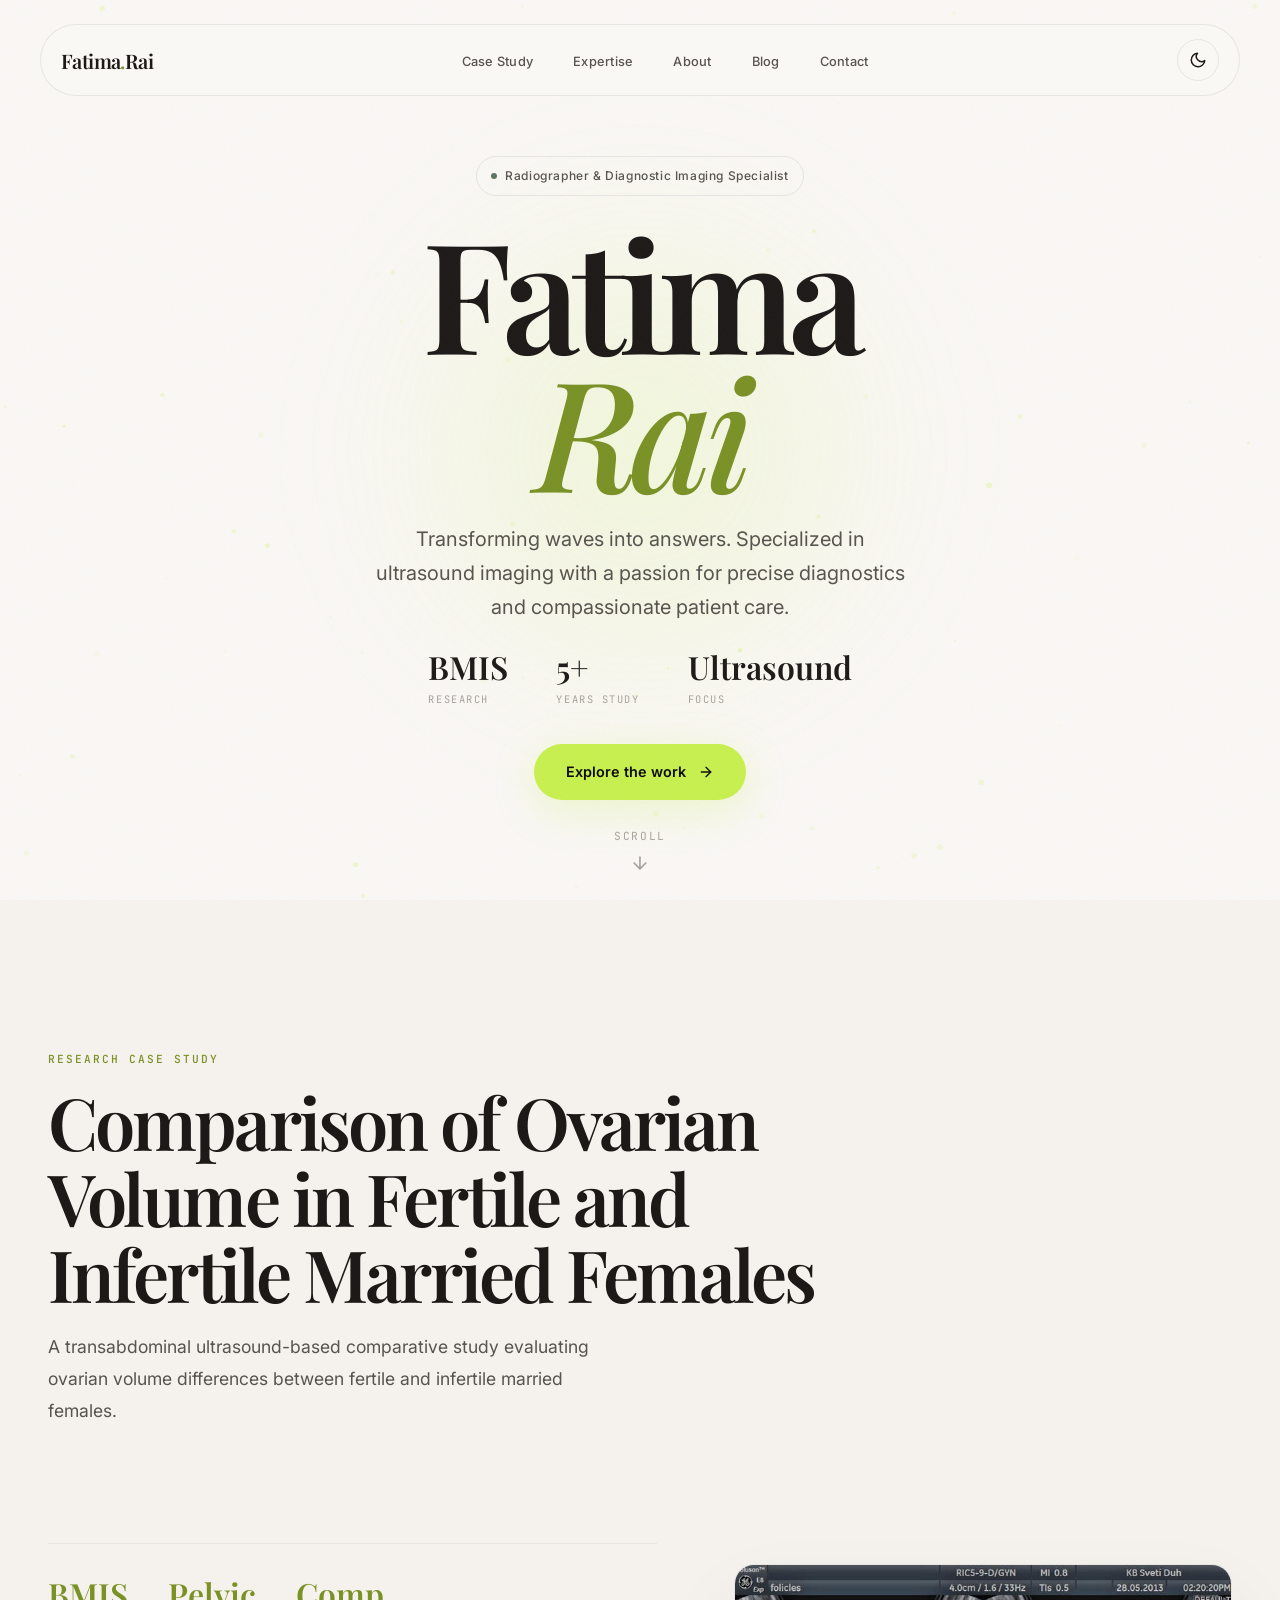
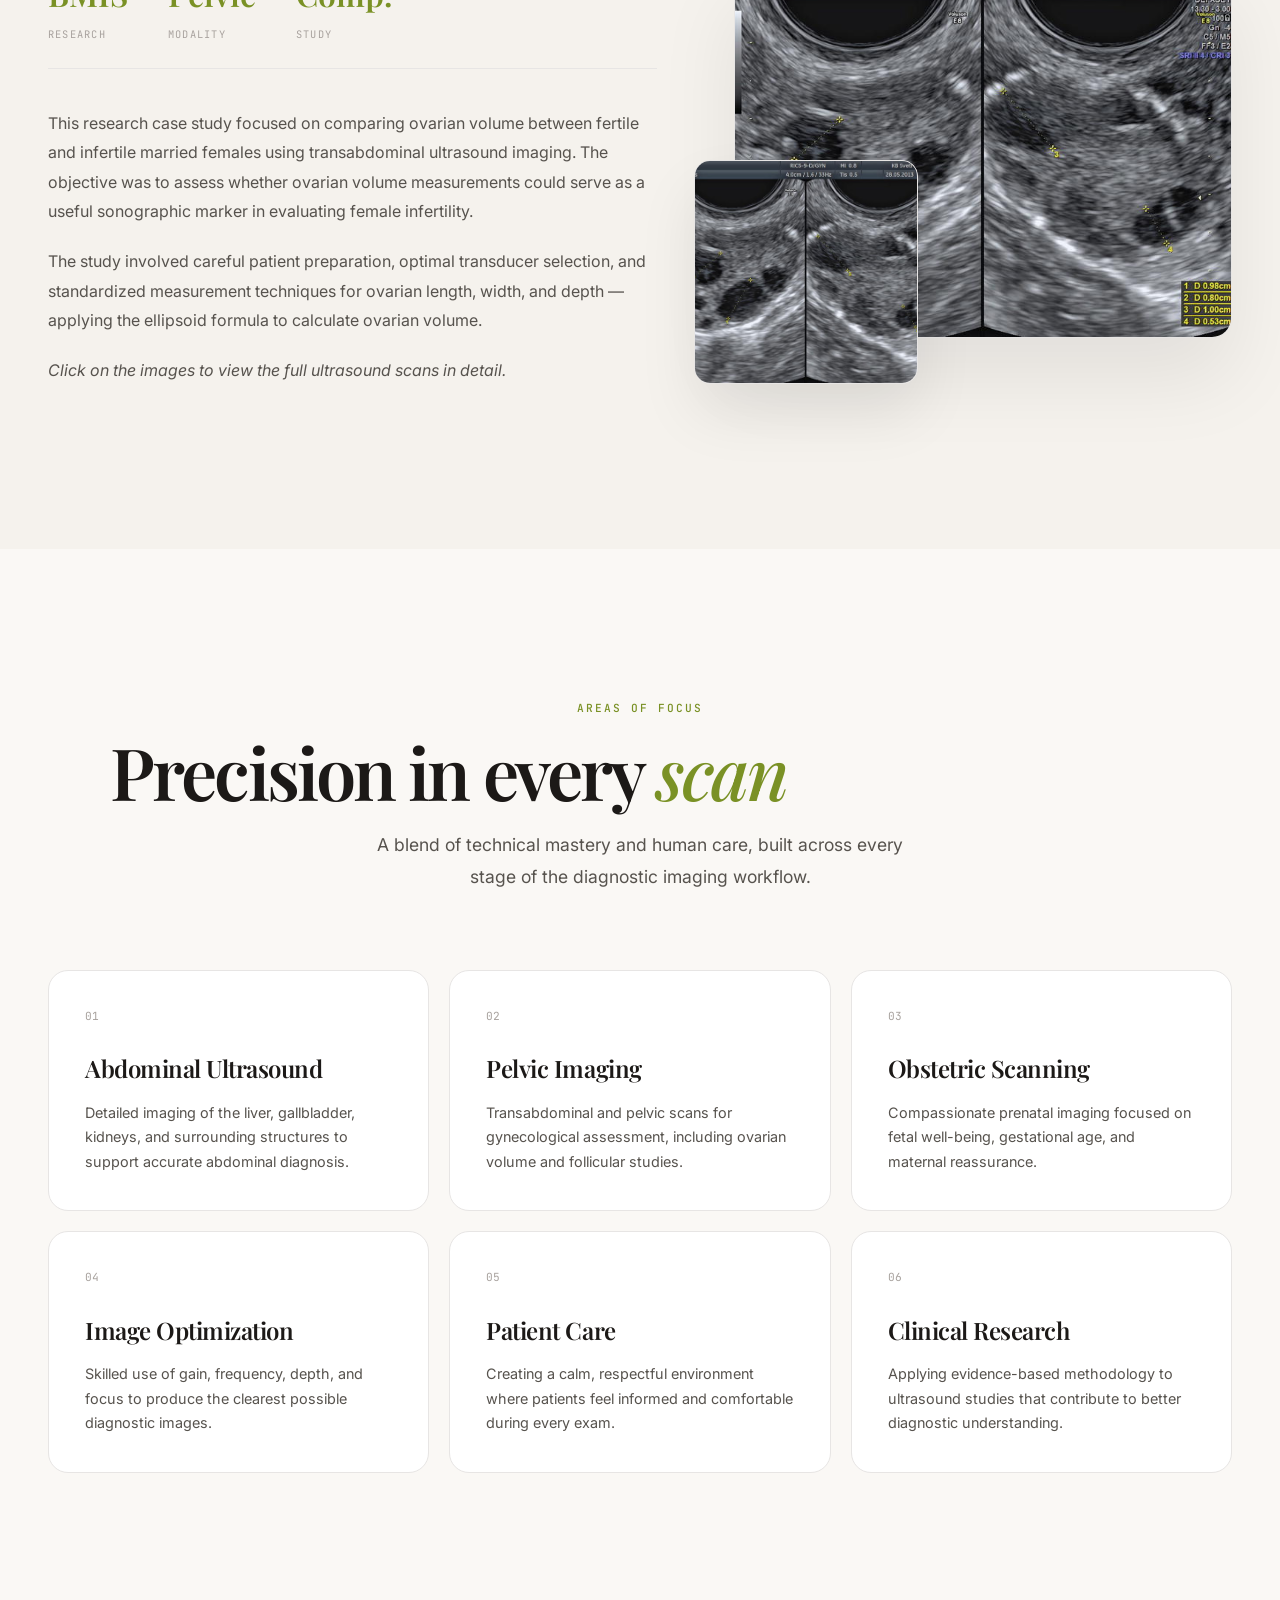
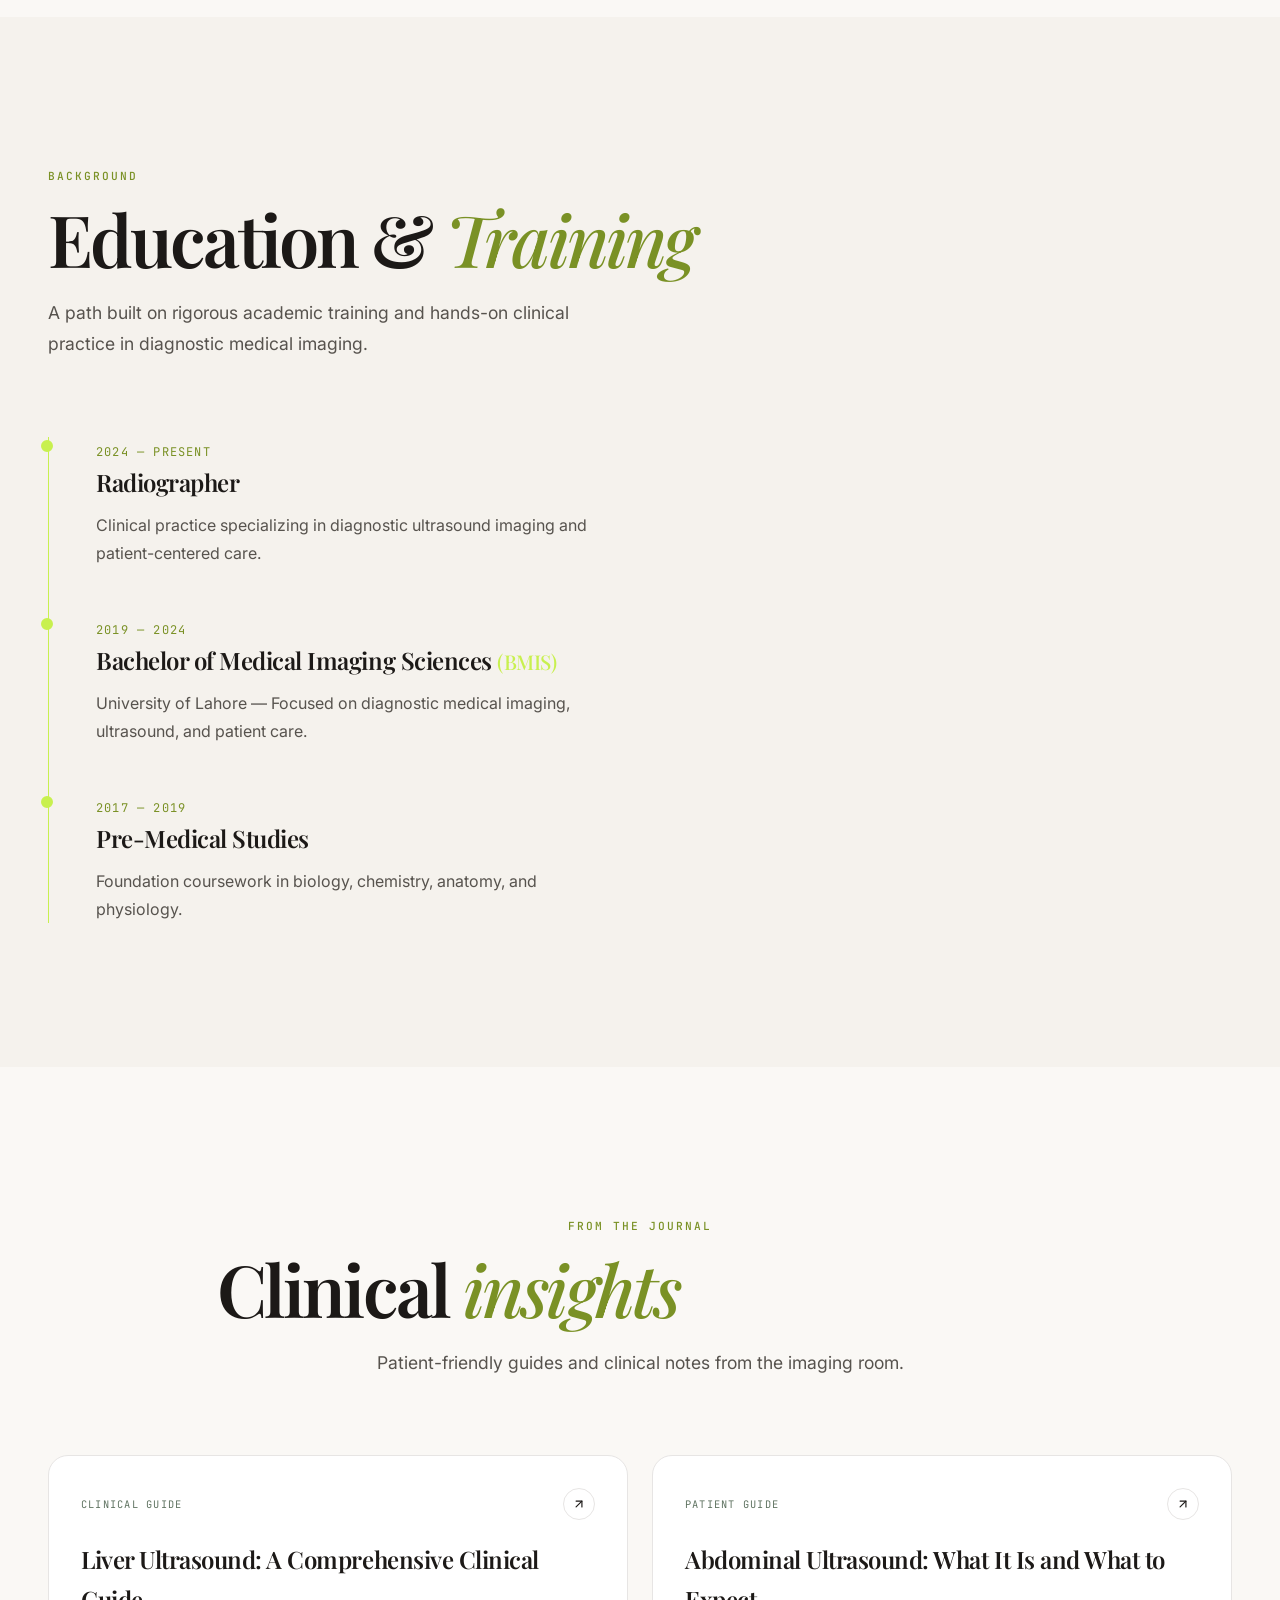
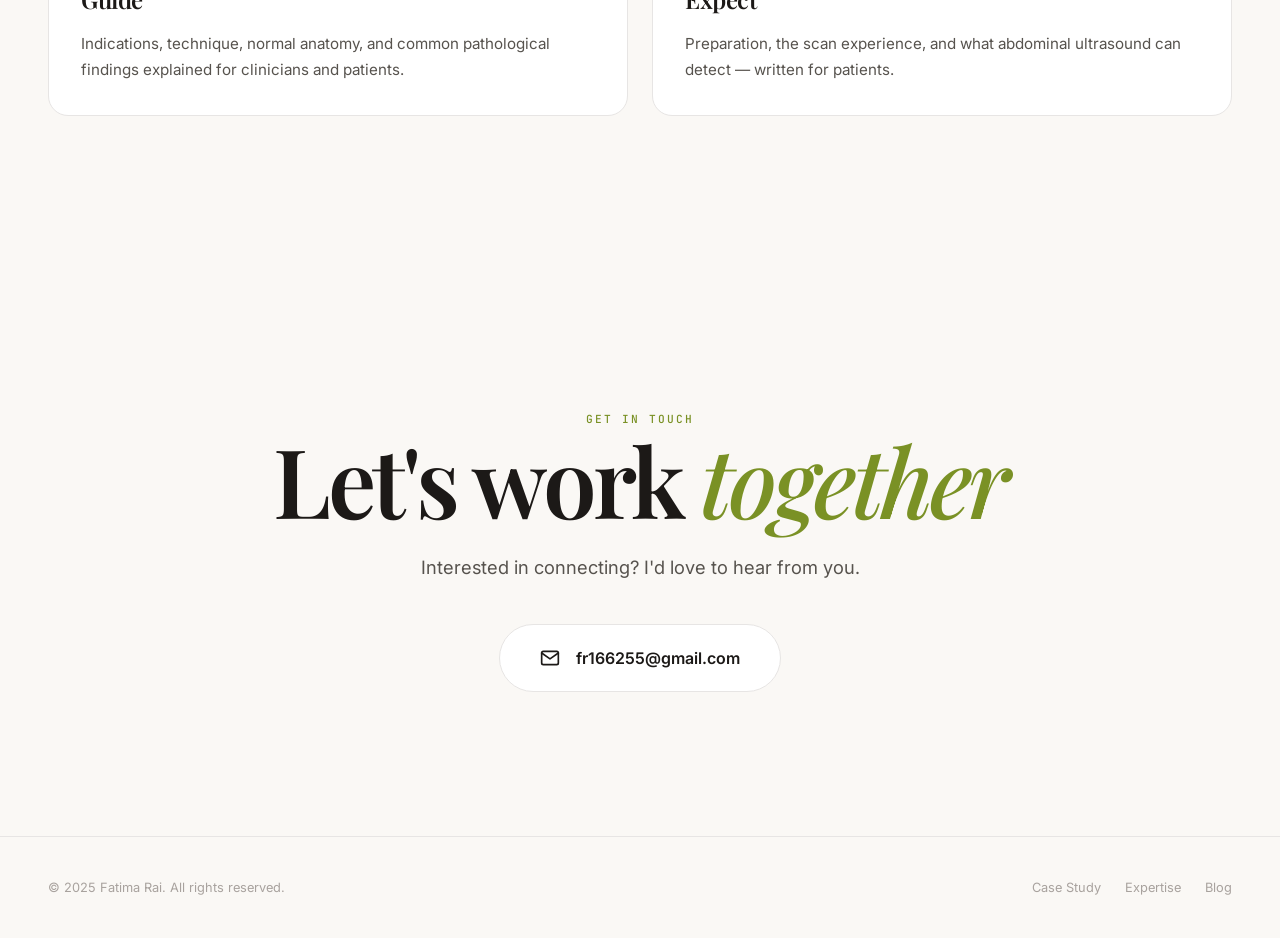
==== index.html @ 0e2acac9 "Apply lime accent color #c8f04f across theme, buttons, glows, and favicon" ====
<!DOCTYPE html>
<html lang="en">
<head>
    <meta charset="UTF-8">
    <meta name="viewport" content="width=device-width, initial-scale=1.0">
    <meta name="description" content="Fatima Rai — Radiographer. Diagnostic imaging specialist transforming ultrasound waves into precise, compassionate answers.">
    <meta name="theme-color" content="#0c0a09">
    <script>
        (function() {
            const saved = localStorage.getItem('theme');
            const theme = saved || (window.matchMedia('(prefers-color-scheme: light)').matches ? 'light' : 'dark');
            if (theme === 'light') document.documentElement.setAttribute('data-theme', 'light');
        })();
    </script>
    <title>Fatima Rai — Radiographer</title>
    <link rel="canonical" href="https://fatimarai.com/">
    <link rel="icon" href="data:image/svg+xml,%3Csvg xmlns='http://www.w3.org/2000/svg' viewBox='0 0 100 100'%3E%3Ccircle cx='50' cy='50' r='50' fill='%23c8f04f'/%3E%3Ctext x='50' y='68' font-family='serif' font-size='55' fill='%230c0a09' text-anchor='middle' font-weight='600'%3EF%3C/text%3E%3C/svg%3E">
    <link rel="preconnect" href="https://fonts.googleapis.com">
    <link rel="preconnect" href="https://fonts.gstatic.com" crossorigin>
    <link href="https://fonts.googleapis.com/css2?family=Inter:wght@400;500;600;700&family=JetBrains+Mono:wght@400;500&family=Playfair+Display:ital,wght@0,500;0,600;0,700;1,500;1,600&display=swap" rel="stylesheet">
    <link rel="stylesheet" href="assets/styles.css">
</head>
<body>
    <a href="#main-content" class="skip-link">Skip to main content</a>

    <!-- Preloader -->
    <div class="preloader" id="preloader" aria-hidden="true">
        <div class="preloader-text">
            <span>Fatima</span><span>Rai</span>
        </div>
    </div>

    <!-- Grain overlay -->
    <div class="grain" aria-hidden="true"></div>

    <!-- Custom cursor -->
    <div class="cursor-ring" id="cursor-ring" aria-hidden="true"></div>

    <!-- Navigation -->
    <header class="navbar" role="banner">
        <div class="navbar-inner">
            <a href="#" class="logo" aria-label="Fatima Rai">Fatima<span aria-hidden="true">.</span>Rai</a>
            <nav aria-label="Primary navigation">
                <ul class="nav-links">
                    <li><a href="#case-study">Case Study</a></li>
                    <li><a href="#expertise">Expertise</a></li>
                    <li><a href="#about">About</a></li>
                    <li><a href="blog/liver-ultrasound.html">Blog</a></li>
                    <li><a href="#contact">Contact</a></li>
                </ul>
            </nav>
            <div style="display: flex; align-items: center; gap: 0.75rem;">
                <button
                    type="button"
                    class="theme-toggle"
                    id="theme-toggle"
                    aria-label="Switch to light theme"
                    title="Switch theme">
                    <svg viewBox="0 0 24 24" fill="none" stroke="currentColor" stroke-width="2" stroke-linecap="round" stroke-linejoin="round" aria-hidden="true">
                        <circle class="sun-rays" cx="12" cy="12" r="5"></circle>
                        <g class="sun-rays">
                            <line x1="12" y1="1" x2="12" y2="3"></line>
                            <line x1="12" y1="21" x2="12" y2="23"></line>
                            <line x1="4.22" y1="4.22" x2="5.64" y2="5.64"></line>
                            <line x1="18.36" y1="18.36" x2="19.78" y2="19.78"></line>
                            <line x1="1" y1="12" x2="3" y2="12"></line>
                            <line x1="21" y1="12" x2="23" y2="12"></line>
                            <line x1="4.22" y1="19.78" x2="5.64" y2="18.36"></line>
                            <line x1="18.36" y1="5.64" x2="19.78" y2="4.22"></line>
                        </g>
                        <path class="moon" d="M21 12.79A9 9 0 1 1 11.21 3 7 7 0 0 0 21 12.79z"></path>
                    </svg>
                </button>
                <button type="button" class="mobile-menu-btn" aria-label="Open menu" aria-expanded="false">
                    <svg width="18" height="18" viewBox="0 0 24 24" fill="none" stroke="currentColor" stroke-width="2" stroke-linecap="round" stroke-linejoin="round" aria-hidden="true">
                        <line x1="3" y1="12" x2="21" y2="12"></line>
                        <line x1="3" y1="6" x2="21" y2="6"></line>
                        <line x1="3" y1="18" x2="21" y2="18"></line>
                    </svg>
                </button>
            </div>
        </div>
    </header>

    <main id="main-content">
        <!-- Hero -->
        <section class="hero" aria-labelledby="hero-heading">
            <canvas class="hero-canvas" id="hero-canvas" aria-hidden="true"></canvas>
            <div class="hero-glow" aria-hidden="true"></div>
            <div class="hero-content">
                <div class="hero-badge">Radiographer & Diagnostic Imaging Specialist</div>
                <h1 id="hero-heading">
                    <span class="line"><span>Fatima</span></span>
                    <span class="line"><span class="italic">Rai</span></span>
                </h1>
                <p class="hero-subtitle">Transforming waves into answers. Specialized in ultrasound imaging with a passion for precise diagnostics and compassionate patient care.</p>
                <div class="hero-meta">
                    <div class="hero-meta-item">
                        <div class="hero-meta-value">BMIS</div>
                        <div class="hero-meta-label">Research</div>
                    </div>
                    <div class="hero-meta-item">
                        <div class="hero-meta-value">5+</div>
                        <div class="hero-meta-label">Years Study</div>
                    </div>
                    <div class="hero-meta-item">
                        <div class="hero-meta-value">Ultrasound</div>
                        <div class="hero-meta-label">Focus</div>
                    </div>
                </div>
                <a href="#case-study" class="hero-cta">
                    Explore the work
                    <svg viewBox="0 0 24 24" fill="none" stroke="currentColor" stroke-width="2" stroke-linecap="round" stroke-linejoin="round" aria-hidden="true">
                        <line x1="5" y1="12" x2="19" y2="12"></line>
                        <polyline points="12 5 19 12 12 19"></polyline>
                    </svg>
                </a>
            </div>
            <div class="scroll-hint" aria-hidden="true">
                <span>Scroll</span>
                <svg viewBox="0 0 24 24" fill="none" stroke="currentColor" stroke-width="2" stroke-linecap="round" stroke-linejoin="round">
                    <path d="M12 5v14M5 12l7 7 7-7"/>
                </svg>
            </div>
        </section>

        <!-- Case Study -->
        <section class="section case-study" id="case-study" aria-labelledby="case-study-heading">
            <div class="container">
                <div class="section-header reveal">
                    <span class="label-mono">Research Case Study</span>
                    <h2 class="section-title" id="case-study-heading">Comparison of Ovarian Volume in Fertile and Infertile Married Females</h2>
                    <p class="section-intro">A transabdominal ultrasound-based comparative study evaluating ovarian volume differences between fertile and infertile married females.</p>
                </div>

                <div class="case-grid">
                    <div class="case-description reveal reveal-delay-1">
                        <div class="case-stats" role="group" aria-label="Case study statistics">
                            <div class="case-stat">
                                <span class="case-stat-value">BMIS</span>
                                <span class="case-stat-label">Research</span>
                            </div>
                            <div class="case-stat">
                                <span class="case-stat-value">Pelvic</span>
                                <span class="case-stat-label">Modality</span>
                            </div>
                            <div class="case-stat">
                                <span class="case-stat-value">Comp.</span>
                                <span class="case-stat-label">Study</span>
                            </div>
                        </div>
                        <p>This research case study focused on comparing ovarian volume between fertile and infertile married females using transabdominal ultrasound imaging. The objective was to assess whether ovarian volume measurements could serve as a useful sonographic marker in evaluating female infertility.</p>
                        <p>The study involved careful patient preparation, optimal transducer selection, and standardized measurement techniques for ovarian length, width, and depth — applying the ellipsoid formula to calculate ovarian volume.</p>
                        <p><em>Click on the images to view the full ultrasound scans in detail.</em></p>
                    </div>
                    <div class="case-images reveal reveal-delay-2">
                        <button
                            type="button"
                            class="case-image-frame main"
                            onclick="openLightbox(this)"
                            aria-label="View full transvaginal ultrasound of ovarian follicles">
                            <img src="images/ovary-follicles.jpeg" alt="Transvaginal ultrasound showing ovarian follicles with diameter measurements (0.98cm, 0.80cm, 1.00cm, 0.53cm)">
                            <span class="case-image-caption">Ovarian follicle measurement view</span>
                        </button>
                        <button
                            type="button"
                            class="case-image-frame secondary"
                            onclick="openLightbox(this)"
                            aria-label="View detail measurement view of ovarian follicles">
                            <img src="images/ovary-follicles.jpeg" alt="Detail view of ovarian follicle measurement on transvaginal ultrasound">
                            <span class="case-image-caption">Detail view</span>
                        </button>
                    </div>
                </div>
            </div>
        </section>

        <!-- Expertise -->
        <section class="section" id="expertise" aria-labelledby="expertise-heading">
            <div class="container">
                <div class="section-header center reveal">
                    <span class="label-mono">Areas of Focus</span>
                    <h2 class="section-title" id="expertise-heading">Precision in every <span class="italic">scan</span></h2>
                    <p class="section-intro">A blend of technical mastery and human care, built across every stage of the diagnostic imaging workflow.</p>
                </div>

                <div class="expertise-grid">
                    <article class="expertise-card reveal reveal-delay-1">
                        <span class="expertise-number">01</span>
                        <h3>Abdominal Ultrasound</h3>
                        <p>Detailed imaging of the liver, gallbladder, kidneys, and surrounding structures to support accurate abdominal diagnosis.</p>
                    </article>
                    <article class="expertise-card reveal reveal-delay-2">
                        <span class="expertise-number">02</span>
                        <h3>Pelvic Imaging</h3>
                        <p>Transabdominal and pelvic scans for gynecological assessment, including ovarian volume and follicular studies.</p>
                    </article>
                    <article class="expertise-card reveal reveal-delay-3">
                        <span class="expertise-number">03</span>
                        <h3>Obstetric Scanning</h3>
                        <p>Compassionate prenatal imaging focused on fetal well-being, gestational age, and maternal reassurance.</p>
                    </article>
                    <article class="expertise-card reveal reveal-delay-1">
                        <span class="expertise-number">04</span>
                        <h3>Image Optimization</h3>
                        <p>Skilled use of gain, frequency, depth, and focus to produce the clearest possible diagnostic images.</p>
                    </article>
                    <article class="expertise-card reveal reveal-delay-2">
                        <span class="expertise-number">05</span>
                        <h3>Patient Care</h3>
                        <p>Creating a calm, respectful environment where patients feel informed and comfortable during every exam.</p>
                    </article>
                    <article class="expertise-card reveal reveal-delay-3">
                        <span class="expertise-number">06</span>
                        <h3>Clinical Research</h3>
                        <p>Applying evidence-based methodology to ultrasound studies that contribute to better diagnostic understanding.</p>
                    </article>
                </div>
            </div>
        </section>

        <!-- Education / About -->
        <section class="section education" id="about" aria-labelledby="about-heading">
            <div class="container">
                <div class="section-header reveal">
                    <span class="label-mono">Background</span>
                    <h2 class="section-title" id="about-heading">Education & <span class="italic">Training</span></h2>
                    <p class="section-intro">A path built on rigorous academic training and hands-on clinical practice in diagnostic medical imaging.</p>
                </div>

                <div class="timeline">
                    <div class="timeline-line" aria-hidden="true"></div>
                    <div class="timeline-item reveal">
                        <div class="timeline-dot" aria-hidden="true"></div>
                        <span class="timeline-year">2024 — Present</span>
                        <h3 class="timeline-title">Radiographer</h3>
                        <p class="timeline-desc">Clinical practice specializing in diagnostic ultrasound imaging and patient-centered care.</p>
                    </div>
                    <div class="timeline-item reveal reveal-delay-1">
                        <div class="timeline-dot" aria-hidden="true"></div>
                        <span class="timeline-year">2019 — 2024</span>
                        <h3 class="timeline-title">Bachelor of Medical Imaging Sciences <span style="color: var(--accent); font-size: 0.85em; font-weight: 500;">(BMIS)</span></h3>
                        <p class="timeline-desc">University of Lahore — Focused on diagnostic medical imaging, ultrasound, and patient care.</p>
                    </div>
                    <div class="timeline-item reveal reveal-delay-2">
                        <div class="timeline-dot" aria-hidden="true"></div>
                        <span class="timeline-year">2017 — 2019</span>
                        <h3 class="timeline-title">Pre-Medical Studies</h3>
                        <p class="timeline-desc">Foundation coursework in biology, chemistry, anatomy, and physiology.</p>
                    </div>
                </div>
            </div>
        </section>

        <!-- Blog Teaser -->
        <section class="section" aria-labelledby="blog-heading">
            <div class="container">
                <div class="section-header center reveal">
                    <span class="label-mono">From the Journal</span>
                    <h2 class="section-title" id="blog-heading">Clinical <span class="italic">insights</span></h2>
                    <p class="section-intro">Patient-friendly guides and clinical notes from the imaging room.</p>
                </div>

                <div class="blog-grid">
                    <a href="blog/liver-ultrasound.html" class="blog-card reveal reveal-delay-1">
                        <div class="blog-card-meta">
                            <span class="blog-card-category">Clinical Guide</span>
                            <span class="blog-card-arrow">
                                <svg width="14" height="14" viewBox="0 0 24 24" fill="none" stroke="currentColor" stroke-width="2" stroke-linecap="round" stroke-linejoin="round" aria-hidden="true">
                                    <line x1="7" y1="17" x2="17" y2="7"></line>
                                    <polyline points="7 7 17 7 17 17"></polyline>
                                </svg>
                            </span>
                        </div>
                        <h3>Liver Ultrasound: A Comprehensive Clinical Guide</h3>
                        <p>Indications, technique, normal anatomy, and common pathological findings explained for clinicians and patients.</p>
                    </a>
                    <a href="blog/abdominal-ultrasound.html" class="blog-card reveal reveal-delay-2">
                        <div class="blog-card-meta">
                            <span class="blog-card-category">Patient Guide</span>
                            <span class="blog-card-arrow">
                                <svg width="14" height="14" viewBox="0 0 24 24" fill="none" stroke="currentColor" stroke-width="2" stroke-linecap="round" stroke-linejoin="round" aria-hidden="true">
                                    <line x1="7" y1="17" x2="17" y2="7"></line>
                                    <polyline points="7 7 17 7 17 17"></polyline>
                                </svg>
                            </span>
                        </div>
                        <h3>Abdominal Ultrasound: What It Is and What to Expect</h3>
                        <p>Preparation, the scan experience, and what abdominal ultrasound can detect — written for patients.</p>
                    </a>
                </div>
            </div>
        </section>

        <!-- Contact -->
        <section class="section contact" id="contact" aria-labelledby="contact-heading">
            <div class="container">
                <span class="label-mono reveal">Get in Touch</span>
                <h2 class="contact-title reveal reveal-delay-1" id="contact-heading">Let's work <span class="italic">together</span></h2>
                <p class="reveal reveal-delay-2">Interested in connecting? I'd love to hear from you.</p>
                <a href="mailto:fr166255@gmail.com" class="contact-email reveal reveal-delay-3" aria-label="Email Fatima Rai at fr166255@gmail.com">
                    <svg viewBox="0 0 24 24" fill="none" stroke="currentColor" stroke-width="2" stroke-linecap="round" stroke-linejoin="round" aria-hidden="true">
                        <path d="M4 4h16c1.1 0 2 .9 2 2v12c0 1.1-.9 2-2 2H4c-1.1 0-2-.9-2-2V6c0-1.1.9-2 2-2z"/>
                        <polyline points="22,6 12,13 2,6"/>
                    </svg>
                    fr166255@gmail.com
                </a>
            </div>
        </section>
    </main>

    <!-- Footer -->
    <footer class="footer">
        <div class="container footer-inner">
            <span>&copy; 2025 Fatima Rai. All rights reserved.</span>
            <ul class="footer-links">
                <li><a href="#case-study">Case Study</a></li>
                <li><a href="#expertise">Expertise</a></li>
                <li><a href="blog/liver-ultrasound.html">Blog</a></li>
            </ul>
        </div>
    </footer>

    <!-- Lightbox -->
    <div class="lightbox" id="lightbox" role="dialog" aria-modal="true" aria-labelledby="lightbox-title" tabindex="-1">
        <h2 id="lightbox-title" class="sr-only">Ultrasound image viewer</h2>
        <button class="lightbox-close" onclick="closeLightbox()" aria-label="Close image viewer (Escape key)">&times;</button>
        <img id="lightbox-img" src="" alt="">
    </div>

    <noscript>
        <style>
            .reveal, .hero h1 .line span, .preloader-text span {
                opacity: 1 !important;
                transform: none !important;
                animation: none !important;
            }
            .preloader { display: none; }
            .navbar { transform: translate(-50%, 0); }
        </style>
    </noscript>
    <script src="assets/scripts.js"></script>
</body>
</html>
---- assets/styles.css ----
/* =====================================================
   FATIMA RAI — PORTFOLIO STYLES
   Editorial medical atelier aesthetic
   Light / dark theme with CSS custom properties
   ===================================================== */

/* ----------------- RESET & BASE ----------------- */
*, *::before, *::after {
    margin: 0;
    padding: 0;
    box-sizing: border-box;
}

:root {
    /* Dark theme (default) */
    --bg: #0c0a09;
    --bg-elevated: #141211;
    --bg-card: #1c1917;
    --text: #f5f5f0;
    --text-secondary: #a8a29e;
    --text-muted: #78716c;
    --accent: #c8f04f;
    --accent-rgb: 200, 240, 79;
    --accent-light: #d8f66f;
    --accent-dark: #a5c93f;
    --accent-readable: #c8f04f;
    --accent-text: #0c0a09;
    --sage: #7c8f7e;
    --sage-light: #9bafa0;
    --border: #292524;
    --border-subtle: rgba(245, 245, 240, 0.08);
    --focus: #c8f04f;
    --shadow: rgba(0, 0, 0, 0.45);
    --ease-out-expo: cubic-bezier(0.16, 1, 0.3, 1);
    --ease-in-out-quint: cubic-bezier(0.86, 0, 0.07, 1);
}

[data-theme="light"] {
    --bg: #faf8f5;
    --bg-elevated: #f5f2ed;
    --bg-card: #ffffff;
    --text: #1c1917;
    --text-secondary: #57534e;
    --text-muted: #a8a29e;
    --accent: #c8f04f;
    --accent-rgb: 200, 240, 79;
    --accent-light: #d8f66f;
    --accent-dark: #a5c93f;
    --accent-readable: #7a9125;
    --accent-text: #0c0a09;
    --sage: #5f7361;
    --sage-light: #7c8f7e;
    --border: #e7e5e4;
    --border-subtle: rgba(28, 25, 23, 0.08);
    --focus: #7a9125;
    --shadow: rgba(0, 0, 0, 0.08);
}

@media (prefers-color-scheme: light) {
    :root:not([data-theme]) {
        --bg: #faf8f5;
        --bg-elevated: #f5f2ed;
        --bg-card: #ffffff;
        --text: #1c1917;
        --text-secondary: #57534e;
        --text-muted: #a8a29e;
        --accent: #c8f04f;
        --accent-rgb: 200, 240, 79;
        --accent-light: #d8f66f;
        --accent-dark: #a5c93f;
        --accent-readable: #7a9125;
        --accent-text: #0c0a09;
        --sage: #5f7361;
        --sage-light: #7c8f7e;
        --border: #e7e5e4;
        --border-subtle: rgba(28, 25, 23, 0.08);
        --focus: #7a9125;
        --shadow: rgba(0, 0, 0, 0.08);
    }
}

html {
    scroll-behavior: smooth;
    font-size: 16px;
}

body {
    font-family: 'Inter', -apple-system, BlinkMacSystemFont, 'Segoe UI', sans-serif;
    background: var(--bg);
    color: var(--text);
    line-height: 1.65;
    font-size: 1rem;
    -webkit-font-smoothing: antialiased;
    -moz-osx-font-smoothing: grayscale;
    overflow-x: hidden;
    transition: background-color 0.6s var(--ease-out-expo), color 0.6s var(--ease-out-expo);
}

::selection {
    background: var(--accent);
    color: var(--accent-text);
}

img {
    max-width: 100%;
    height: auto;
    display: block;
}

a {
    color: inherit;
    text-decoration: none;
}

button {
    font-family: inherit;
    cursor: pointer;
    border: none;
    background: none;
    color: inherit;
}

:focus-visible {
    outline: 2px solid var(--focus);
    outline-offset: 3px;
    border-radius: 2px;
}

/* ----------------- UTILITIES ----------------- */
.container {
    width: 100%;
    max-width: 1280px;
    margin: 0 auto;
    padding: 0 clamp(1.25rem, 4vw, 3rem);
}

.container-narrow {
    max-width: 800px;
}

.sr-only {
    position: absolute;
    width: 1px;
    height: 1px;
    padding: 0;
    margin: -1px;
    overflow: hidden;
    clip: rect(0, 0, 0, 0);
    white-space: nowrap;
    border: 0;
}

.label-mono {
    font-family: 'JetBrains Mono', 'SF Mono', monospace;
    font-size: 0.7rem;
    text-transform: uppercase;
    letter-spacing: 0.18em;
    color: var(--accent-readable);
    font-weight: 500;
}

/* ----------------- SKIP LINK ----------------- */
.skip-link {
    position: fixed;
    top: -100%;
    left: 1.5rem;
    background: var(--accent);
    color: var(--accent-text);
    padding: 0.875rem 1.5rem;
    border-radius: 100px;
    font-weight: 600;
    font-size: 0.875rem;
    z-index: 10000;
    transition: top 0.3s var(--ease-out-expo);
}

.skip-link:focus {
    top: 1.5rem;
}

/* ----------------- GRAIN OVERLAY ----------------- */
.grain {
    position: fixed;
    inset: 0;
    pointer-events: none;
    z-index: 9998;
    opacity: 0.04;
    background-image: url("data:image/svg+xml,%3Csvg viewBox='0 0 200 200' xmlns='http://www.w3.org/2000/svg'%3E%3Cfilter id='noiseFilter'%3E%3CfeTurbulence type='fractalNoise' baseFrequency='0.85' numOctaves='4' stitchTiles='stitch'/%3E%3C/filter%3E%3Crect width='100%25' height='100%25' filter='url(%23noiseFilter)'/%3E%3C/svg%3E");
    background-repeat: repeat;
    background-size: 200px 200px;
}

@media (prefers-reduced-motion: no-preference) {
    .grain {
        animation: grainShift 8s steps(10) infinite;
    }
}

@keyframes grainShift {
    0%, 100% { transform: translate(0, 0); }
    10% { transform: translate(-2%, -2%); }
    20% { transform: translate(2%, 2%); }
    30% { transform: translate(-1%, 1%); }
    40% { transform: translate(1%, -1%); }
    50% { transform: translate(-2%, 2%); }
    60% { transform: translate(2%, -2%); }
    70% { transform: translate(-1%, -1%); }
    80% { transform: translate(1%, 1%); }
    90% { transform: translate(2%, -1%); }
}

/* ----------------- PRELOADER ----------------- */
.preloader {
    position: fixed;
    inset: 0;
    background: var(--bg);
    z-index: 10001;
    display: flex;
    align-items: center;
    justify-content: center;
    transition: opacity 0.8s var(--ease-out-expo), visibility 0.8s;
}

.preloader.hidden {
    opacity: 0;
    visibility: hidden;
    pointer-events: none;
}

.preloader-text {
    font-family: 'Playfair Display', serif;
    font-size: clamp(2rem, 6vw, 4rem);
    font-weight: 600;
    letter-spacing: -0.03em;
    color: var(--text);
    overflow: hidden;
}

.preloader-text span {
    display: inline-block;
    transform: translateY(100%);
    opacity: 0;
}

.preloader.active .preloader-text span {
    animation: preloaderReveal 0.8s var(--ease-out-expo) forwards;
}

.preloader.active .preloader-text span:nth-child(2) {
    animation-delay: 0.1s;
}

@keyframes preloaderReveal {
    to {
        transform: translateY(0);
        opacity: 1;
    }
}

/* ----------------- CUSTOM CURSOR ----------------- */
.cursor-ring {
    position: fixed;
    width: 40px;
    height: 40px;
    border: 1px solid rgba(255, 255, 255, 0.85);
    border-radius: 50%;
    pointer-events: none;
    z-index: 10002;
    transform: translate(-50%, -50%);
    transition: width 0.3s var(--ease-out-expo), height 0.3s var(--ease-out-expo), background 0.3s;
    mix-blend-mode: difference;
    opacity: 0;
}

.cursor-ring.hover {
    width: 64px;
    height: 64px;
    background: rgba(var(--accent-rgb), 0.12);
    border-color: transparent;
}

@media (pointer: coarse) {
    .cursor-ring {
        display: none;
    }
}

/* ----------------- NAVIGATION ----------------- */
.navbar {
    position: fixed;
    top: 1.5rem;
    left: 50%;
    transform: translate(-50%, -120%);
    z-index: 9999;
    width: calc(100% - clamp(1.5rem, 5vw, 4rem));
    max-width: 1200px;
    transition: transform 0.9s var(--ease-out-expo);
}

.navbar.loaded {
    transform: translate(-50%, 0);
}

.navbar-inner {
    display: flex;
    align-items: center;
    justify-content: space-between;
    padding: 0.875rem 1.25rem;
    background: rgba(12, 10, 9, 0.72);
    backdrop-filter: blur(20px);
    -webkit-backdrop-filter: blur(20px);
    border: 1px solid var(--border-subtle);
    border-radius: 100px;
    transition: background-color 0.6s var(--ease-out-expo), border-color 0.6s var(--ease-out-expo);
}

[data-theme="light"] .navbar-inner {
    background: rgba(250, 248, 245, 0.72);
}

.logo {
    font-family: 'Playfair Display', serif;
    font-size: 1.25rem;
    font-weight: 600;
    letter-spacing: -0.03em;
    color: var(--text);
}

.logo span {
    color: var(--accent-readable);
}

.nav-links {
    display: flex;
    align-items: center;
    gap: 2.5rem;
    list-style: none;
}

.nav-links a {
    position: relative;
    font-size: 0.8rem;
    font-weight: 500;
    color: var(--text-secondary);
    letter-spacing: 0.02em;
    transition: color 0.3s;
    padding: 0.25rem 0;
}

.nav-links a::after {
    content: '';
    position: absolute;
    bottom: 0;
    left: 0;
    width: 0;
    height: 1px;
    background: var(--accent);
    transition: width 0.4s var(--ease-out-expo);
}

.nav-links a:hover,
.nav-links a:focus-visible {
    color: var(--text);
}

.nav-links a:hover::after,
.nav-links a:focus-visible::after {
    width: 100%;
}

.theme-toggle {
    width: 42px;
    height: 42px;
    border-radius: 50%;
    border: 1px solid var(--border-subtle);
    display: flex;
    align-items: center;
    justify-content: center;
    color: var(--text);
    transition: background 0.3s, border-color 0.3s, transform 0.3s var(--ease-out-expo);
}

.theme-toggle:hover {
    background: var(--bg-card);
    border-color: var(--accent);
    transform: rotate(15deg);
}

.theme-toggle svg {
    width: 18px;
    height: 18px;
    transition: transform 0.5s var(--ease-out-expo);
}

.theme-toggle .sun-rays,
.theme-toggle .moon {
    transition: opacity 0.3s, transform 0.5s var(--ease-out-expo);
}

[data-theme="light"] .theme-toggle .moon {
    opacity: 1;
    transform: rotate(0deg);
}

[data-theme="light"] .theme-toggle .sun-rays {
    opacity: 0;
    transform: rotate(-90deg);
}

.theme-toggle .moon {
    opacity: 0;
    transform: rotate(90deg);
}

.theme-toggle .sun-rays {
    opacity: 1;
    transform: rotate(0deg);
}

.mobile-menu-btn {
    display: none;
    width: 40px;
    height: 40px;
    align-items: center;
    justify-content: center;
    border-radius: 50%;
    border: 1px solid var(--border-subtle);
}

/* ----------------- HERO ----------------- */
.hero {
    position: relative;
    min-height: 100svh;
    display: flex;
    flex-direction: column;
    justify-content: center;
    align-items: center;
    padding: 7rem 0 3.5rem;
    overflow: hidden;
}

.hero-canvas {
    position: absolute;
    inset: 0;
    width: 100%;
    height: 100%;
    z-index: 0;
    opacity: 0.55;
}

.hero-glow {
    position: absolute;
    width: 600px;
    height: 600px;
    border-radius: 50%;
    background: radial-gradient(circle, rgba(var(--accent-rgb), 0.18) 0%, transparent 70%);
    top: 50%;
    left: 50%;
    transform: translate(-50%, -50%);
    z-index: 0;
    pointer-events: none;
    filter: blur(60px);
}

.hero-content {
    position: relative;
    z-index: 1;
    text-align: center;
    max-width: 1000px;
}

.hero-badge {
    display: inline-flex;
    align-items: center;
    gap: 0.5rem;
    padding: 0.55rem 0.9rem;
    border: 1px solid var(--border);
    border-radius: 100px;
    margin-bottom: clamp(1rem, 3vh, 2rem);
    color: var(--text-secondary);
    font-size: clamp(0.65rem, 1.2vw, 0.75rem);
    font-weight: 500;
    letter-spacing: 0.05em;
}

.hero-badge::before {
    content: '';
    width: 6px;
    height: 6px;
    background: var(--sage);
    border-radius: 50%;
    animation: pulse 2s infinite;
}

@keyframes pulse {
    0%, 100% { opacity: 1; }
    50% { opacity: 0.4; }
}

.hero h1 {
    font-family: 'Playfair Display', serif;
    font-size: clamp(3.5rem, min(12vw, 18vh), 10rem);
    font-weight: 600;
    line-height: 0.9;
    letter-spacing: -0.05em;
    margin-bottom: clamp(1rem, 2.5vh, 1.5rem);
}

.hero h1 .line {
    display: block;
    overflow: hidden;
}

.hero h1 .line span {
    display: inline-block;
    transform: translateY(110%);
    opacity: 0;
}

.hero h1 .italic {
    font-style: italic;
    color: var(--accent-readable);
    font-weight: 500;
}

.hero-subtitle {
    font-size: clamp(0.9rem, 1.6vw, 1.25rem);
    color: var(--text-secondary);
    max-width: 540px;
    margin: 0 auto clamp(1.25rem, 3vh, 2.5rem);
    line-height: 1.7;
}

.hero-meta {
    display: flex;
    justify-content: center;
    gap: clamp(1.5rem, 4vw, 3rem);
    margin-bottom: clamp(1.5rem, 4vh, 3rem);
}

.hero-meta-item {
    text-align: left;
}

.hero-meta-value {
    font-family: 'Playfair Display', serif;
    font-size: clamp(1.25rem, 3vw, 2rem);
    font-weight: 600;
    color: var(--text);
    line-height: 1;
}

.hero-meta-label {
    font-family: 'JetBrains Mono', monospace;
    font-size: 0.65rem;
    text-transform: uppercase;
    letter-spacing: 0.15em;
    color: var(--text-muted);
    margin-top: 0.5rem;
}

.hero-cta {
    display: inline-flex;
    align-items: center;
    gap: 0.75rem;
    padding: 1rem 2rem;
    background: var(--accent);
    color: var(--accent-text);
    border-radius: 100px;
    font-weight: 600;
    font-size: 0.9rem;
    transition: transform 0.4s var(--ease-out-expo), box-shadow 0.4s;
    box-shadow: 0 10px 40px rgba(var(--accent-rgb), 0.25);
}

.hero-cta:hover {
    transform: translateY(-3px);
    box-shadow: 0 16px 50px rgba(var(--accent-rgb), 0.35);
}

.hero-cta svg {
    width: 16px;
    height: 16px;
    transition: transform 0.3s var(--ease-out-expo);
}

.hero-cta:hover svg {
    transform: translateX(4px);
}

.scroll-hint {
    position: absolute;
    bottom: clamp(1.25rem, 3vh, 2.5rem);
    left: 50%;
    transform: translateX(-50%);
    display: flex;
    flex-direction: column;
    align-items: center;
    gap: 0.5rem;
    color: var(--text-muted);
    font-size: 0.7rem;
    font-family: 'JetBrains Mono', monospace;
    text-transform: uppercase;
    letter-spacing: 0.15em;
}

.scroll-hint svg {
    width: 20px;
    height: 20px;
    animation: bounce 2s infinite;
}

@keyframes bounce {
    0%, 100% { transform: translateY(0); }
    50% { transform: translateY(8px); }
}

/* ----------------- SECTIONS COMMON ----------------- */
.section {
    padding: clamp(5rem, 12vw, 9rem) 0;
    position: relative;
}

.section-header {
    margin-bottom: clamp(3rem, 6vw, 5rem);
}

.section-header.center {
    text-align: center;
}

.section-header .label-mono {
    margin-bottom: 1rem;
    display: inline-block;
}

.section-title {
    font-family: 'Playfair Display', serif;
    font-size: clamp(2.5rem, 6vw, 4.5rem);
    font-weight: 600;
    letter-spacing: -0.04em;
    line-height: 1.05;
    max-width: 800px;
}

.section-title .italic {
    font-style: italic;
    color: var(--accent-readable);
    font-weight: 500;
}

.section-intro {
    color: var(--text-secondary);
    font-size: 1.1rem;
    max-width: 560px;
    margin-top: 1.25rem;
    line-height: 1.8;
}

.section-header.center .section-intro {
    margin-left: auto;
    margin-right: auto;
}

/* ----------------- CASE STUDY ----------------- */
.case-study {
    background: var(--bg-elevated);
    transition: background-color 0.6s var(--ease-out-expo);
}

.case-grid {
    display: grid;
    grid-template-columns: 1.1fr 0.9fr;
    gap: clamp(3rem, 6vw, 6rem);
    align-items: center;
}

.case-stats {
    display: flex;
    gap: 2.5rem;
    margin: 2.5rem 0;
    padding: 1.5rem 0;
    border-top: 1px solid var(--border);
    border-bottom: 1px solid var(--border);
}

.case-stat {
    display: flex;
    flex-direction: column;
    gap: 0.35rem;
}

.case-stat-value {
    font-family: 'Playfair Display', serif;
    font-size: 2rem;
    font-weight: 600;
    color: var(--accent-readable);
}

.case-stat-label {
    font-family: 'JetBrains Mono', monospace;
    font-size: 0.65rem;
    text-transform: uppercase;
    letter-spacing: 0.12em;
    color: var(--text-muted);
}

.case-description p {
    color: var(--text-secondary);
    margin-bottom: 1.25rem;
    line-height: 1.85;
}

.case-images {
    position: relative;
}

.case-image-frame {
    position: relative;
    border-radius: 20px;
    overflow: hidden;
    cursor: pointer;
    background: var(--bg-card);
    border: 1px solid var(--border);
    transition: transform 0.6s var(--ease-out-expo), box-shadow 0.6s;
}

.case-image-frame.main {
    aspect-ratio: 4/3;
    box-shadow: 0 40px 80px var(--shadow);
}

.case-image-frame.secondary {
    position: absolute;
    bottom: -2.5rem;
    left: -2.5rem;
    width: 45%;
    aspect-ratio: 1;
    border-radius: 16px;
    box-shadow: 0 30px 60px var(--shadow);
}

.case-image-frame img {
    width: 100%;
    height: 100%;
    object-fit: cover;
    transition: transform 0.8s var(--ease-out-expo);
}

.case-image-frame:hover img {
    transform: scale(1.05);
}

.case-image-frame::after {
    content: '';
    position: absolute;
    inset: 0;
    background: linear-gradient(to top, rgba(0,0,0,0.25), transparent 40%);
    opacity: 0;
    transition: opacity 0.4s;
}

.case-image-frame:hover::after {
    opacity: 1;
}

.case-image-caption {
    position: absolute;
    bottom: 1rem;
    left: 1rem;
    right: 1rem;
    color: #fff;
    font-size: 0.75rem;
    opacity: 0;
    transform: translateY(10px);
    transition: opacity 0.4s, transform 0.4s var(--ease-out-expo);
    z-index: 2;
}

.case-image-frame:hover .case-image-caption {
    opacity: 1;
    transform: translateY(0);
}

/* ----------------- EXPERTISE ----------------- */
.expertise-grid {
    display: grid;
    grid-template-columns: repeat(3, 1fr);
    gap: 1.25rem;
}

.expertise-card {
    position: relative;
    padding: 2.25rem;
    background: var(--bg-card);
    border: 1px solid var(--border);
    border-radius: 20px;
    transition: transform 0.4s var(--ease-out-expo), border-color 0.4s, box-shadow 0.4s;
    transform-style: preserve-3d;
    perspective: 1000px;
    overflow: hidden;
}

.expertise-card::before {
    content: '';
    position: absolute;
    inset: 0;
    background: radial-gradient(circle at var(--mouse-x, 50%) var(--mouse-y, 50%), rgba(var(--accent-rgb), 0.1), transparent 60%);
    opacity: 0;
    transition: opacity 0.4s;
}

.expertise-card:hover::before {
    opacity: 1;
}

.expertise-card:hover {
    border-color: rgba(var(--accent-rgb), 0.3);
    box-shadow: 0 20px 50px var(--shadow);
}

.expertise-number {
    font-family: 'JetBrains Mono', monospace;
    font-size: 0.7rem;
    color: var(--text-muted);
    margin-bottom: 1.5rem;
    display: block;
}

.expertise-card h3 {
    font-family: 'Playfair Display', serif;
    font-size: 1.5rem;
    font-weight: 600;
    margin-bottom: 0.75rem;
    letter-spacing: -0.02em;
}

.expertise-card p {
    color: var(--text-secondary);
    font-size: 0.9rem;
    line-height: 1.7;
}

/* ----------------- EDUCATION ----------------- */
.education {
    background: var(--bg-elevated);
    transition: background-color 0.6s var(--ease-out-expo);
}

.timeline {
    position: relative;
    padding-left: 3rem;
}

.timeline::before {
    content: '';
    position: absolute;
    left: 0;
    top: 0;
    bottom: 0;
    width: 1px;
    background: var(--border);
}

.timeline-line {
    position: absolute;
    left: 0;
    top: 0;
    width: 1px;
    height: 0;
    background: var(--accent);
    transition: height 1.2s var(--ease-in-out-quint);
}

.timeline-item {
    position: relative;
    padding-bottom: 3rem;
}

.timeline-item:last-child {
    padding-bottom: 0;
}

.timeline-dot {
    position: absolute;
    left: -3.35rem;
    top: 0.25rem;
    width: 10px;
    height: 10px;
    border-radius: 50%;
    background: var(--bg);
    border: 2px solid var(--accent);
    z-index: 2;
    transition: background-color 0.6s var(--ease-out-expo), transform 0.4s var(--ease-out-expo);
}

.timeline-item.revealed .timeline-dot {
    transform: scale(1.2);
    background: var(--accent);
}

.timeline-year {
    font-family: 'JetBrains Mono', monospace;
    font-size: 0.75rem;
    color: var(--accent-readable);
    text-transform: uppercase;
    letter-spacing: 0.1em;
    margin-bottom: 0.5rem;
}

.timeline-title {
    font-family: 'Playfair Display', serif;
    font-size: 1.5rem;
    font-weight: 600;
    margin-bottom: 0.5rem;
    letter-spacing: -0.02em;
}

.timeline-desc {
    color: var(--text-secondary);
    max-width: 500px;
    line-height: 1.75;
}

/* ----------------- BLOG TEASER ----------------- */
.blog-grid {
    display: grid;
    grid-template-columns: repeat(2, 1fr);
    gap: 1.5rem;
}

.blog-card {
    display: flex;
    flex-direction: column;
    padding: 2rem;
    background: var(--bg-card);
    border: 1px solid var(--border);
    border-radius: 20px;
    transition: transform 0.4s var(--ease-out-expo), border-color 0.4s, box-shadow 0.4s;
}

.blog-card:hover {
    transform: translateY(-6px);
    border-color: rgba(var(--accent-rgb), 0.3);
    box-shadow: 0 20px 50px var(--shadow);
}

.blog-card-meta {
    display: flex;
    justify-content: space-between;
    align-items: center;
    margin-bottom: 1.25rem;
}

.blog-card-category {
    font-family: 'JetBrains Mono', monospace;
    font-size: 0.65rem;
    text-transform: uppercase;
    letter-spacing: 0.12em;
    color: var(--sage);
}

.blog-card-arrow {
    width: 32px;
    height: 32px;
    border-radius: 50%;
    border: 1px solid var(--border);
    display: flex;
    align-items: center;
    justify-content: center;
    transition: background 0.3s, border-color 0.3s, transform 0.3s var(--ease-out-expo);
}

.blog-card:hover .blog-card-arrow {
    background: var(--accent);
    border-color: var(--accent);
    transform: rotate(-45deg);
}

.blog-card:hover .blog-card-arrow svg {
    stroke: var(--accent-text);
}

.blog-card h3 {
    font-family: 'Playfair Display', serif;
    font-size: 1.5rem;
    font-weight: 600;
    margin-bottom: 0.75rem;
    letter-spacing: -0.02em;
}

.blog-card p {
    color: var(--text-secondary);
    font-size: 0.95rem;
    line-height: 1.7;
}

/* ----------------- CONTACT ----------------- */
.contact {
    text-align: center;
}

.contact-title {
    font-family: 'Playfair Display', serif;
    font-size: clamp(3rem, 8vw, 6rem);
    font-weight: 600;
    letter-spacing: -0.04em;
    line-height: 1;
    margin-bottom: 1.5rem;
}

.contact-title .italic {
    font-style: italic;
    color: var(--accent-readable);
    font-weight: 500;
}

.contact p {
    color: var(--text-secondary);
    font-size: 1.15rem;
    max-width: 480px;
    margin: 0 auto 2.5rem;
    line-height: 1.8;
}

.contact-email {
    display: inline-flex;
    align-items: center;
    gap: 1rem;
    padding: 1.25rem 2.5rem;
    background: var(--bg-card);
    border: 1px solid var(--border);
    border-radius: 100px;
    color: var(--text);
    font-size: 1rem;
    font-weight: 600;
    transition: background 0.4s, border-color 0.4s, transform 0.4s var(--ease-out-expo), box-shadow 0.4s;
}

.contact-email:hover {
    background: var(--accent);
    border-color: var(--accent);
    color: var(--accent-text);
    transform: translateY(-4px);
    box-shadow: 0 20px 50px rgba(var(--accent-rgb), 0.25);
}

.contact-email svg {
    width: 20px;
    height: 20px;
    transition: transform 0.3s var(--ease-out-expo);
}

.contact-email:hover svg {
    transform: translateX(4px);
}

/* ----------------- FOOTER ----------------- */
.footer {
    padding: 2.5rem 0;
    border-top: 1px solid var(--border);
}

.footer-inner {
    display: flex;
    justify-content: space-between;
    align-items: center;
    font-size: 0.8rem;
    color: var(--text-muted);
}

.footer-links {
    display: flex;
    gap: 1.5rem;
    list-style: none;
}

.footer-links a {
    transition: color 0.3s;
}

.footer-links a:hover {
    color: var(--accent);
}

/* ----------------- LIGHTBOX ----------------- */
.lightbox {
    display: none;
    position: fixed;
    inset: 0;
    background: rgba(12, 10, 9, 0.96);
    z-index: 10003;
    justify-content: center;
    align-items: center;
    opacity: 0;
    transition: opacity 0.4s var(--ease-out-expo);
}

.lightbox.active {
    display: flex;
    opacity: 1;
}

.lightbox img {
    max-width: 90vw;
    max-height: 90vh;
    object-fit: contain;
    border-radius: 8px;
    transform: scale(0.95);
    transition: transform 0.5s var(--ease-out-expo);
}

.lightbox.active img {
    transform: scale(1);
}

.lightbox-close {
    position: absolute;
    top: 2rem;
    right: 2rem;
    width: 48px;
    height: 48px;
    border: 1px solid rgba(245, 245, 240, 0.2);
    border-radius: 50%;
    color: #f5f5f0;
    font-size: 1.5rem;
    display: flex;
    align-items: center;
    justify-content: center;
    transition: background 0.3s, transform 0.3s;
}

.lightbox-close:hover {
    background: var(--accent);
    color: var(--accent-text);
    transform: rotate(90deg);
}

/* ----------------- REVEAL ANIMATIONS ----------------- */
.reveal {
    opacity: 0;
    transform: translateY(40px);
    transition: opacity 0.9s var(--ease-out-expo), transform 0.9s var(--ease-out-expo);
}

.reveal.revealed {
    opacity: 1;
    transform: translateY(0);
}

.reveal-delay-1 { transition-delay: 0.1s; }
.reveal-delay-2 { transition-delay: 0.2s; }
.reveal-delay-3 { transition-delay: 0.3s; }
.reveal-delay-4 { transition-delay: 0.4s; }

@media (prefers-reduced-motion: reduce) {
    .reveal {
        opacity: 1;
        transform: none;
        transition: none;
    }
    
    .hero h1 .line span,
    .preloader-text span {
        transform: none;
        opacity: 1;
        animation: none;
    }
    
    .scroll-hint svg,
    .hero-badge::before {
        animation: none;
    }
}

/* ----------------- RESPONSIVE ----------------- */
@media (max-width: 1024px) {
    .expertise-grid {
        grid-template-columns: repeat(2, 1fr);
    }
    
    .case-grid {
        grid-template-columns: 1fr;
        gap: 4rem;
    }
    
    .case-image-frame.secondary {
        left: 1rem;
        bottom: -1.5rem;
    }
}

@media (max-width: 768px) {
    .nav-links {
        display: none;
        position: absolute;
        top: calc(100% + 0.75rem);
        left: 0;
        right: 0;
        flex-direction: column;
        background: var(--bg-card);
        border: 1px solid var(--border-subtle);
        border-radius: 20px;
        padding: 1.5rem;
        gap: 0.5rem;
        box-shadow: 0 20px 50px var(--shadow);
        z-index: 9998;
    }
    
    .nav-links.open {
        display: flex;
    }
    
    .nav-links a {
        padding: 0.75rem 0;
        font-size: 1rem;
    }
    
    .mobile-menu-btn {
        display: flex;
    }
    
    .hero-meta {
        gap: 1.5rem;
    }
    
    .hero-meta-value {
        font-size: 1.5rem;
    }
    
    .expertise-grid,
    .blog-grid {
        grid-template-columns: 1fr;
    }
    
    .case-stats {
        gap: 1.5rem;
        justify-content: space-between;
    }
    
    .case-stat-value {
        font-size: 1.5rem;
    }
    
    .timeline {
        padding-left: 2rem;
    }
    
    .timeline-dot {
        left: -2.35rem;
    }
    
    .footer-inner {
        flex-direction: column;
        gap: 1rem;
        text-align: center;
    }
}

@media (max-height: 700px) {
    .hero {
        padding: 6rem 0 2rem;
    }
    
    .hero h1 {
        font-size: clamp(2.75rem, min(11vw, 15vh), 7rem);
        margin-bottom: 0.75rem;
    }
    
    .hero-subtitle {
        margin-bottom: 1rem;
        font-size: 0.9rem;
    }
    
    .hero-meta {
        margin-bottom: 1rem;
    }
    
    .hero-cta {
        padding: 0.875rem 1.75rem;
        font-size: 0.85rem;
    }
    
    .scroll-hint {
        bottom: 1rem;
        transform: translateX(-50%) scale(0.85);
    }
}

@media (max-width: 480px) {
    .hero h1 {
        font-size: clamp(3rem, 15vw, 4rem);
    }
    
    .hero-meta {
        flex-direction: column;
        align-items: center;
        gap: 1rem;
    }
    
    .hero-meta-item {
        text-align: center;
    }
    
    .case-image-frame.secondary {
        width: 50%;
        left: 0.5rem;
        bottom: -1rem;
    }
}
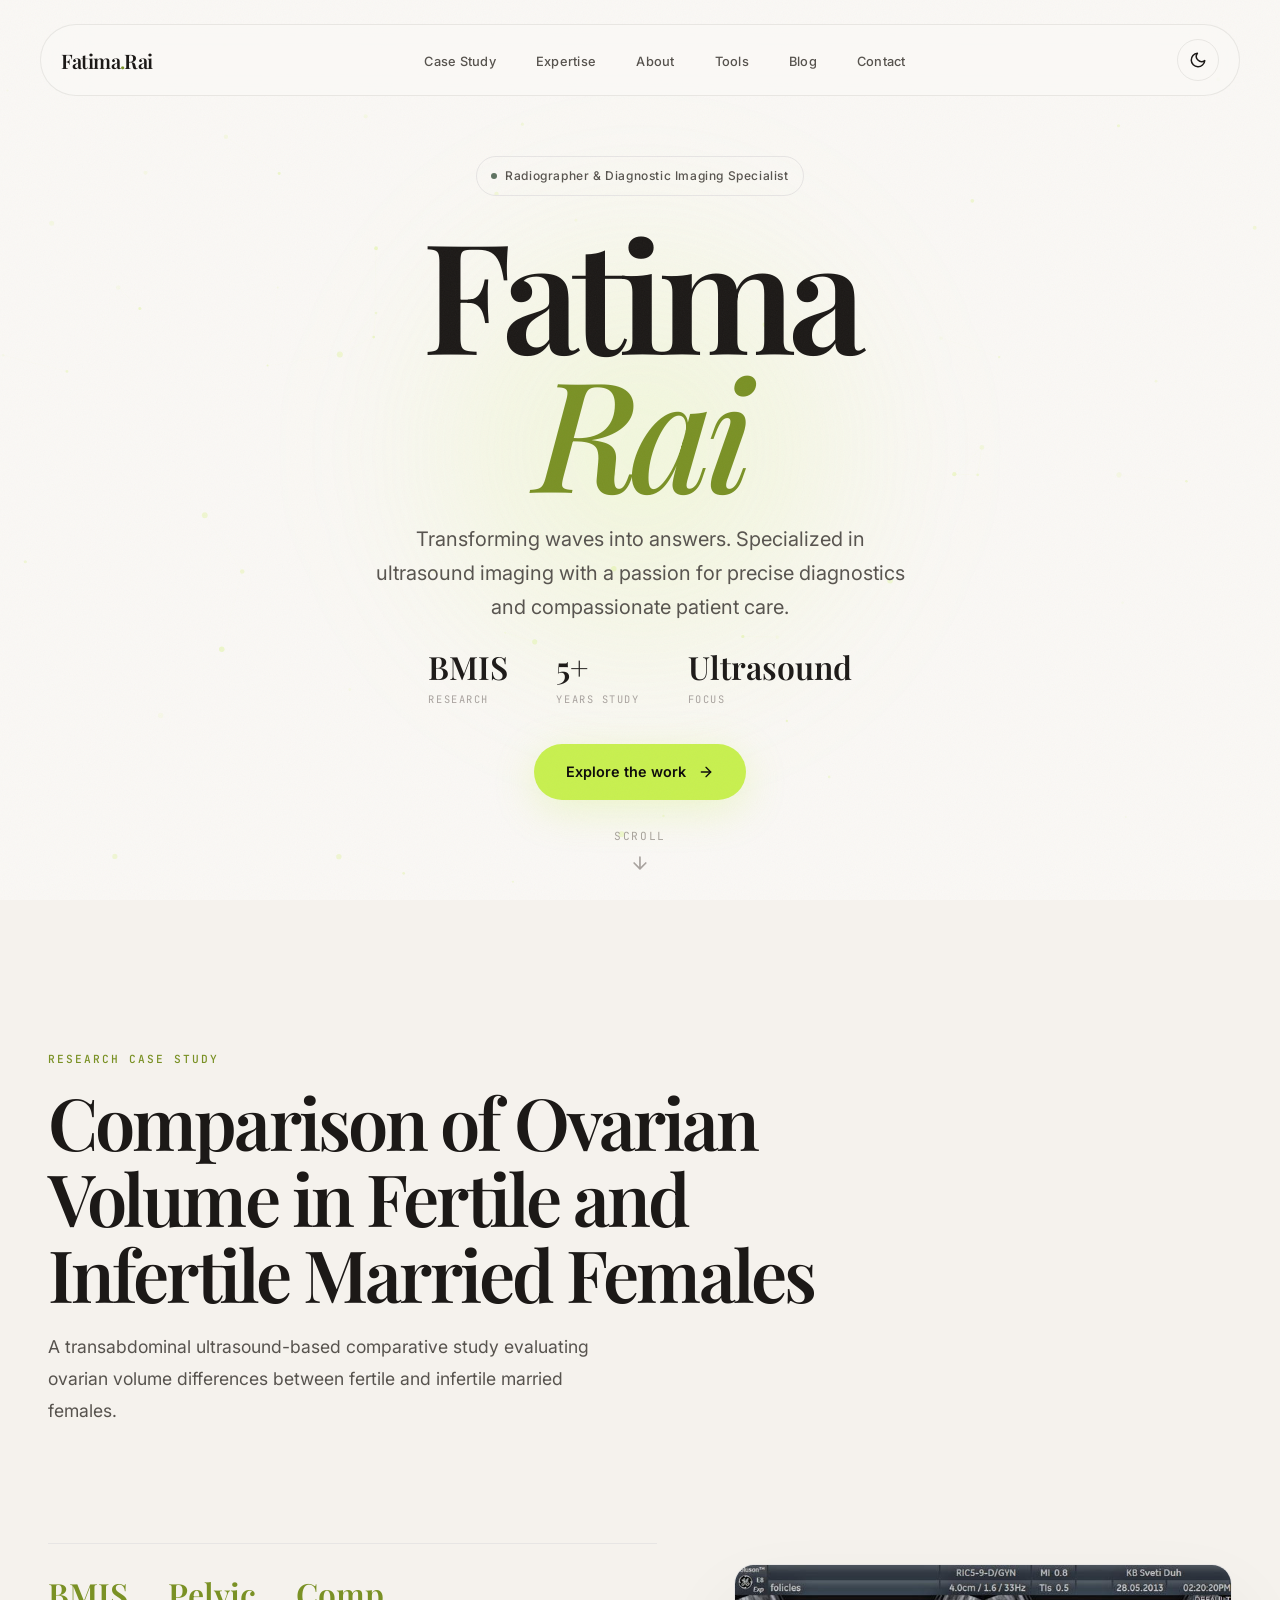
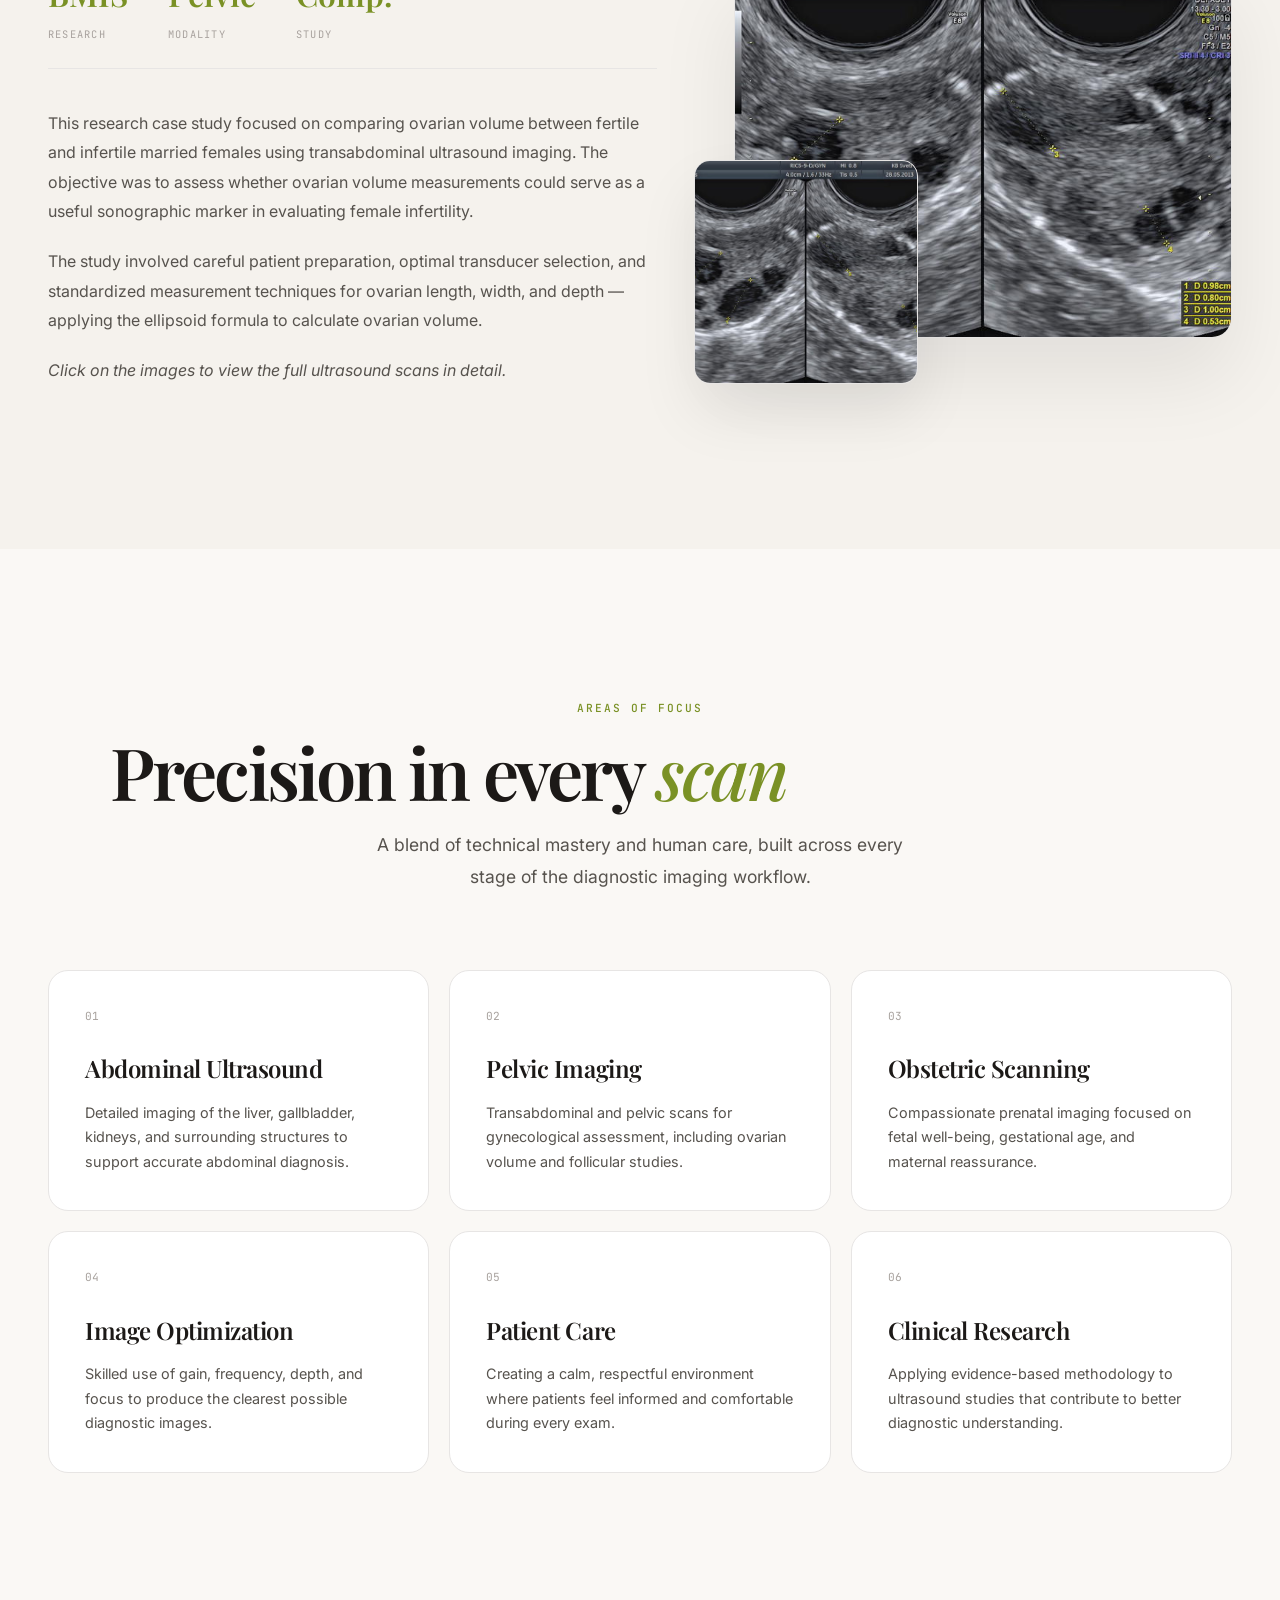
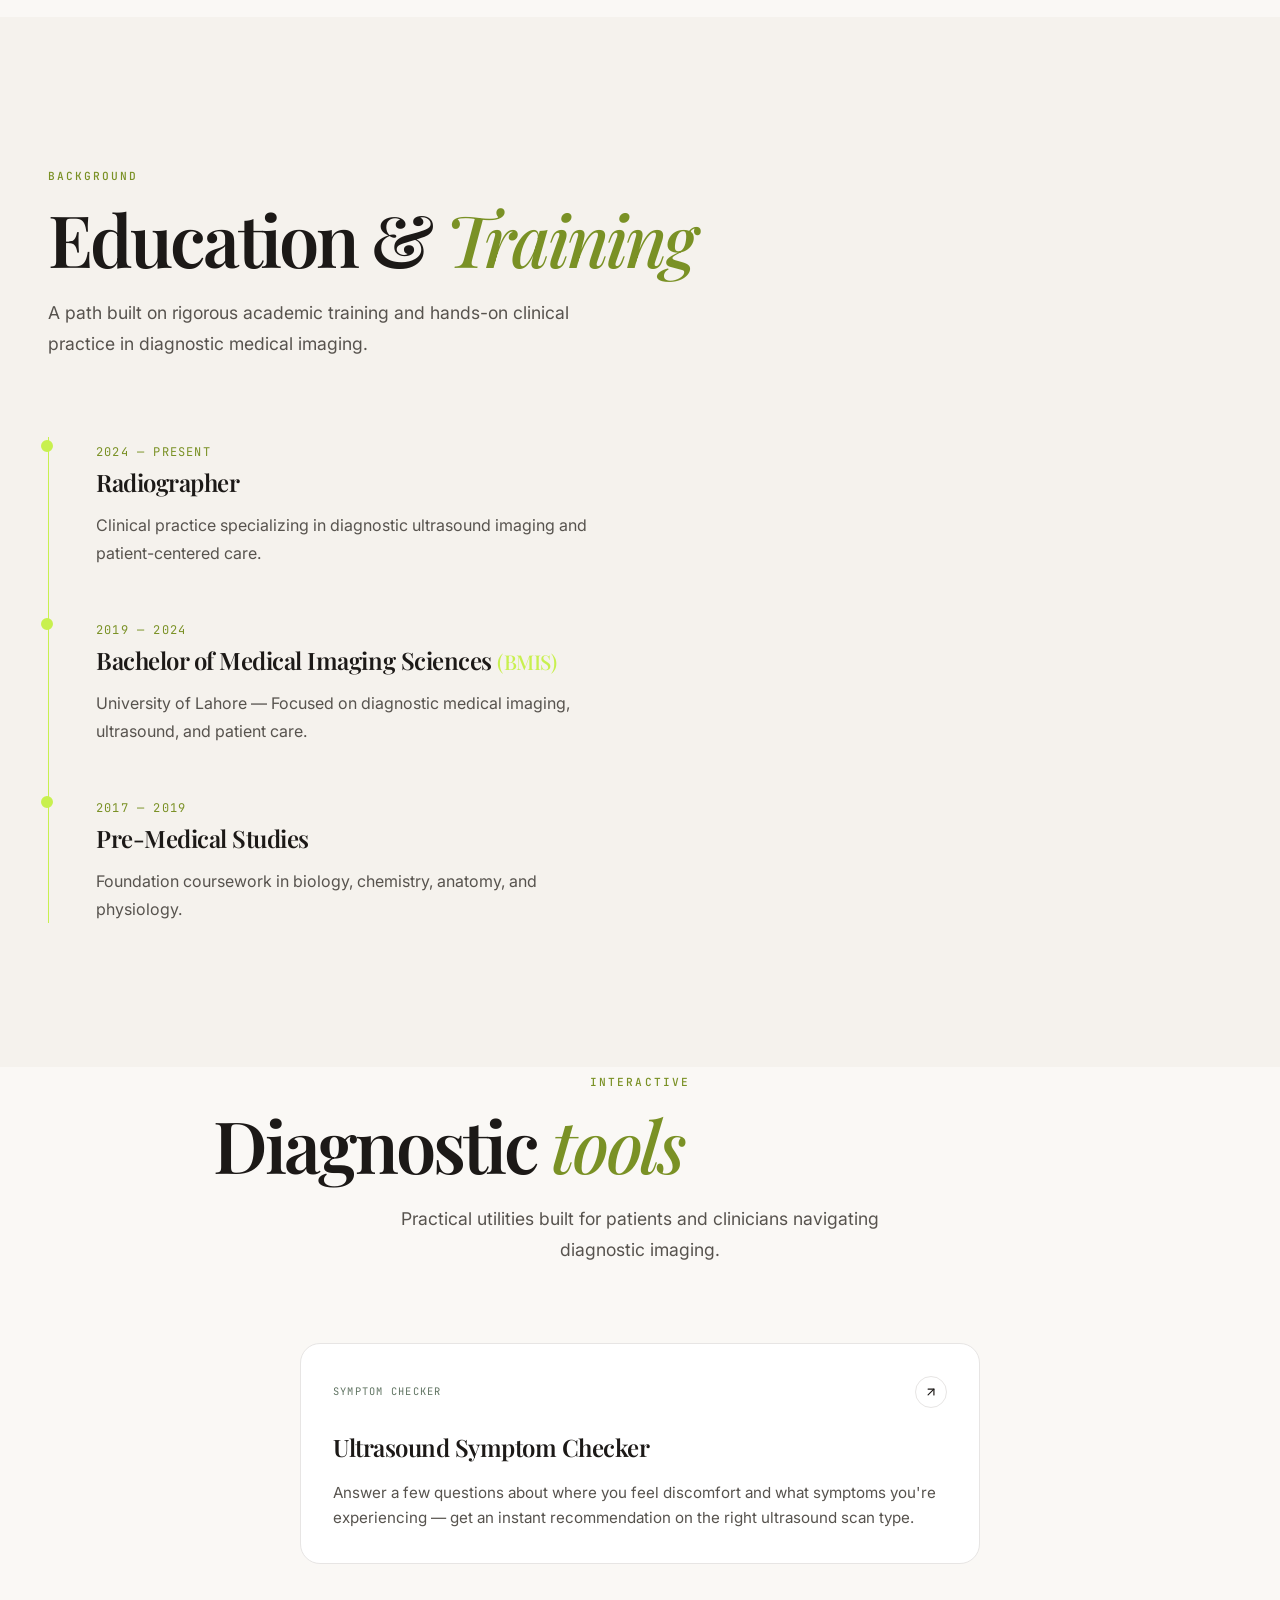
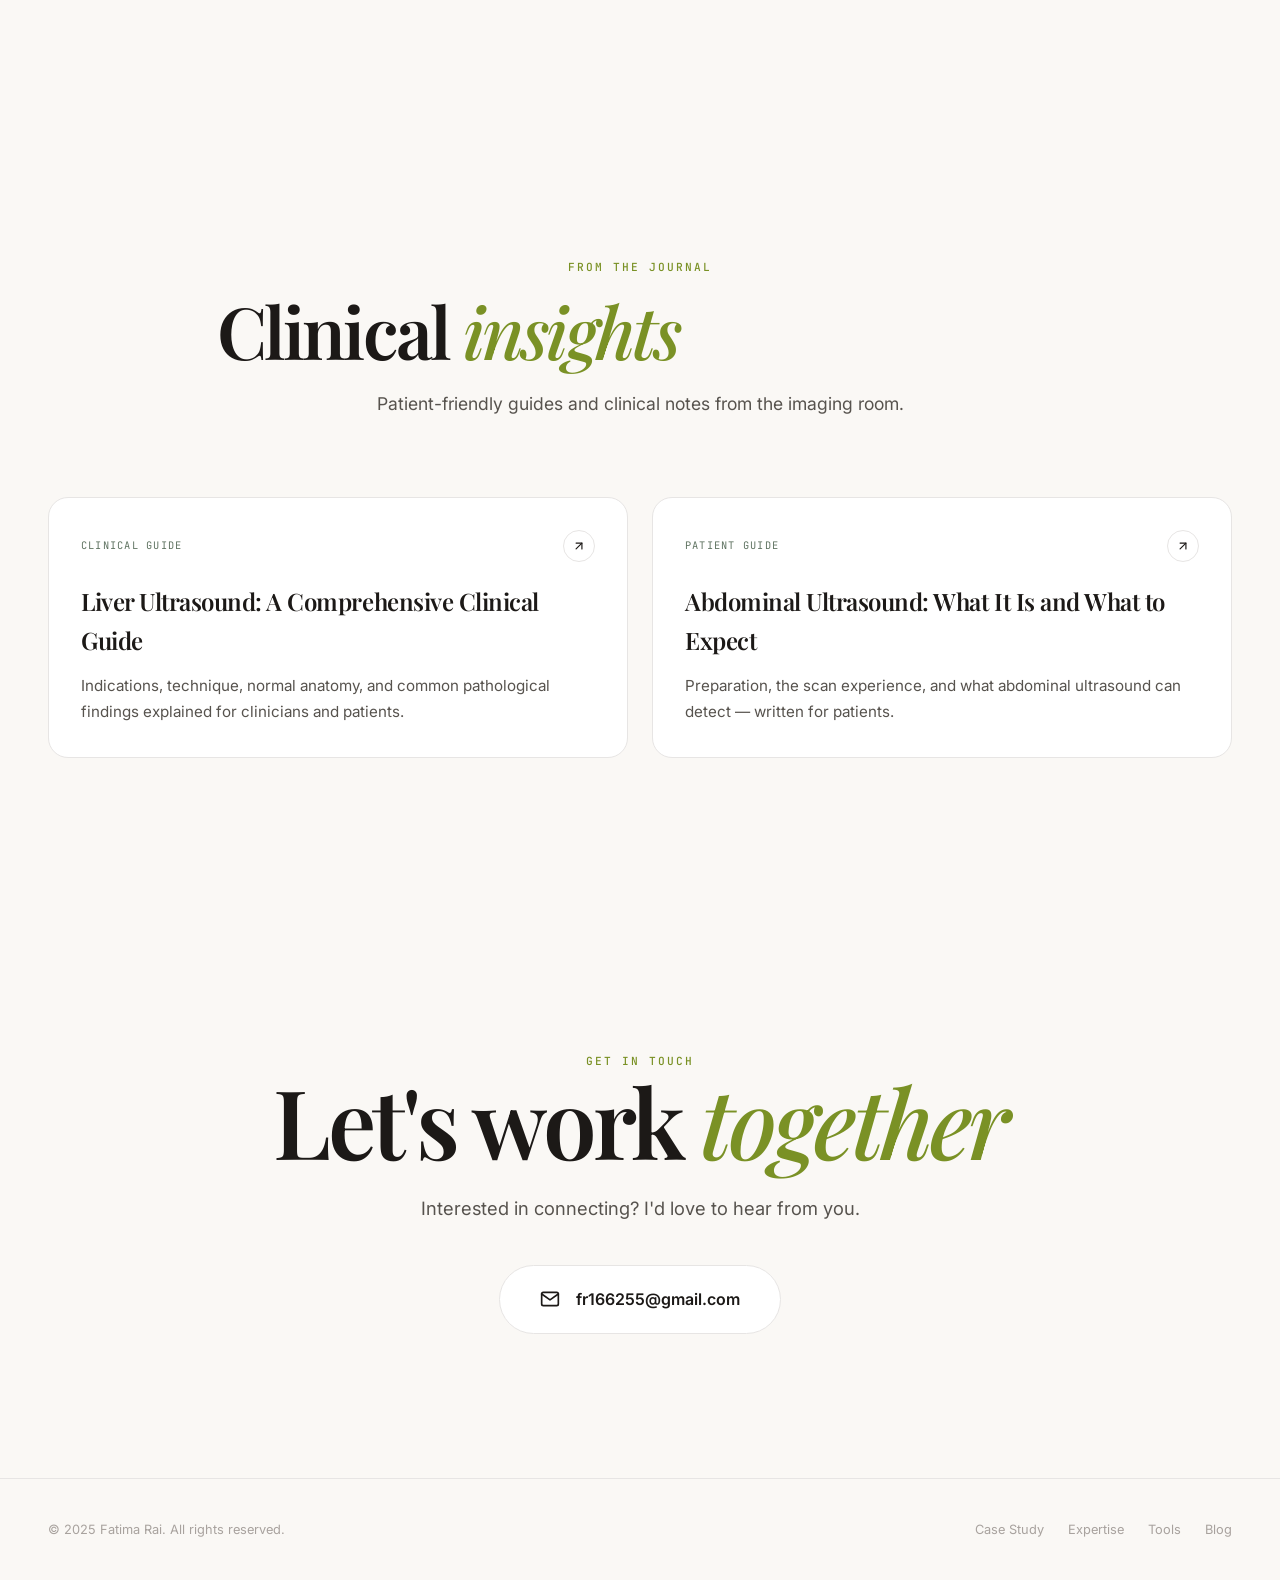
==== commit a823cd44: "Add interactive ultrasound symptom checker tool" ====
--- a/index.html
+++ b/index.html
@@ -45,6 +45,7 @@
                     <li><a href="#case-study">Case Study</a></li>
                     <li><a href="#expertise">Expertise</a></li>
                     <li><a href="#about">About</a></li>
+                    <li><a href="blog/ultrasound-symptom-checker.html">Tools</a></li>
                     <li><a href="blog/liver-ultrasound.html">Blog</a></li>
                     <li><a href="#contact">Contact</a></li>
                 </ul>
@@ -252,6 +253,31 @@
             </div>
         </section>
 
+        <!-- Interactive Tools Teaser -->
+        <section class="section" aria-labelledby="tools-heading" style="padding-top: 0;">
+            <div class="container">
+                <div class="section-header center reveal">
+                    <span class="label-mono">Interactive</span>
+                    <h2 class="section-title" id="tools-heading">Diagnostic <span class="italic">tools</span></h2>
+                    <p class="section-intro">Practical utilities built for patients and clinicians navigating diagnostic imaging.</p>
+                </div>
+
+                <a href="blog/ultrasound-symptom-checker.html" class="blog-card reveal" style="display: block; max-width: 680px; margin: 0 auto;">
+                    <div class="blog-card-meta">
+                        <span class="blog-card-category">Symptom Checker</span>
+                        <span class="blog-card-arrow">
+                            <svg width="14" height="14" viewBox="0 0 24 24" fill="none" stroke="currentColor" stroke-width="2" stroke-linecap="round" stroke-linejoin="round" aria-hidden="true">
+                                <line x1="7" y1="17" x2="17" y2="7"></line>
+                                <polyline points="7 7 17 7 17 17"></polyline>
+                            </svg>
+                        </span>
+                    </div>
+                    <h3>Ultrasound Symptom Checker</h3>
+                    <p>Answer a few questions about where you feel discomfort and what symptoms you're experiencing — get an instant recommendation on the right ultrasound scan type.</p>
+                </a>
+            </div>
+        </section>
+
         <!-- Blog Teaser -->
         <section class="section" aria-labelledby="blog-heading">
             <div class="container">
@@ -316,6 +342,7 @@
             <ul class="footer-links">
                 <li><a href="#case-study">Case Study</a></li>
                 <li><a href="#expertise">Expertise</a></li>
+                <li><a href="blog/ultrasound-symptom-checker.html">Tools</a></li>
                 <li><a href="blog/liver-ultrasound.html">Blog</a></li>
             </ul>
         </div>
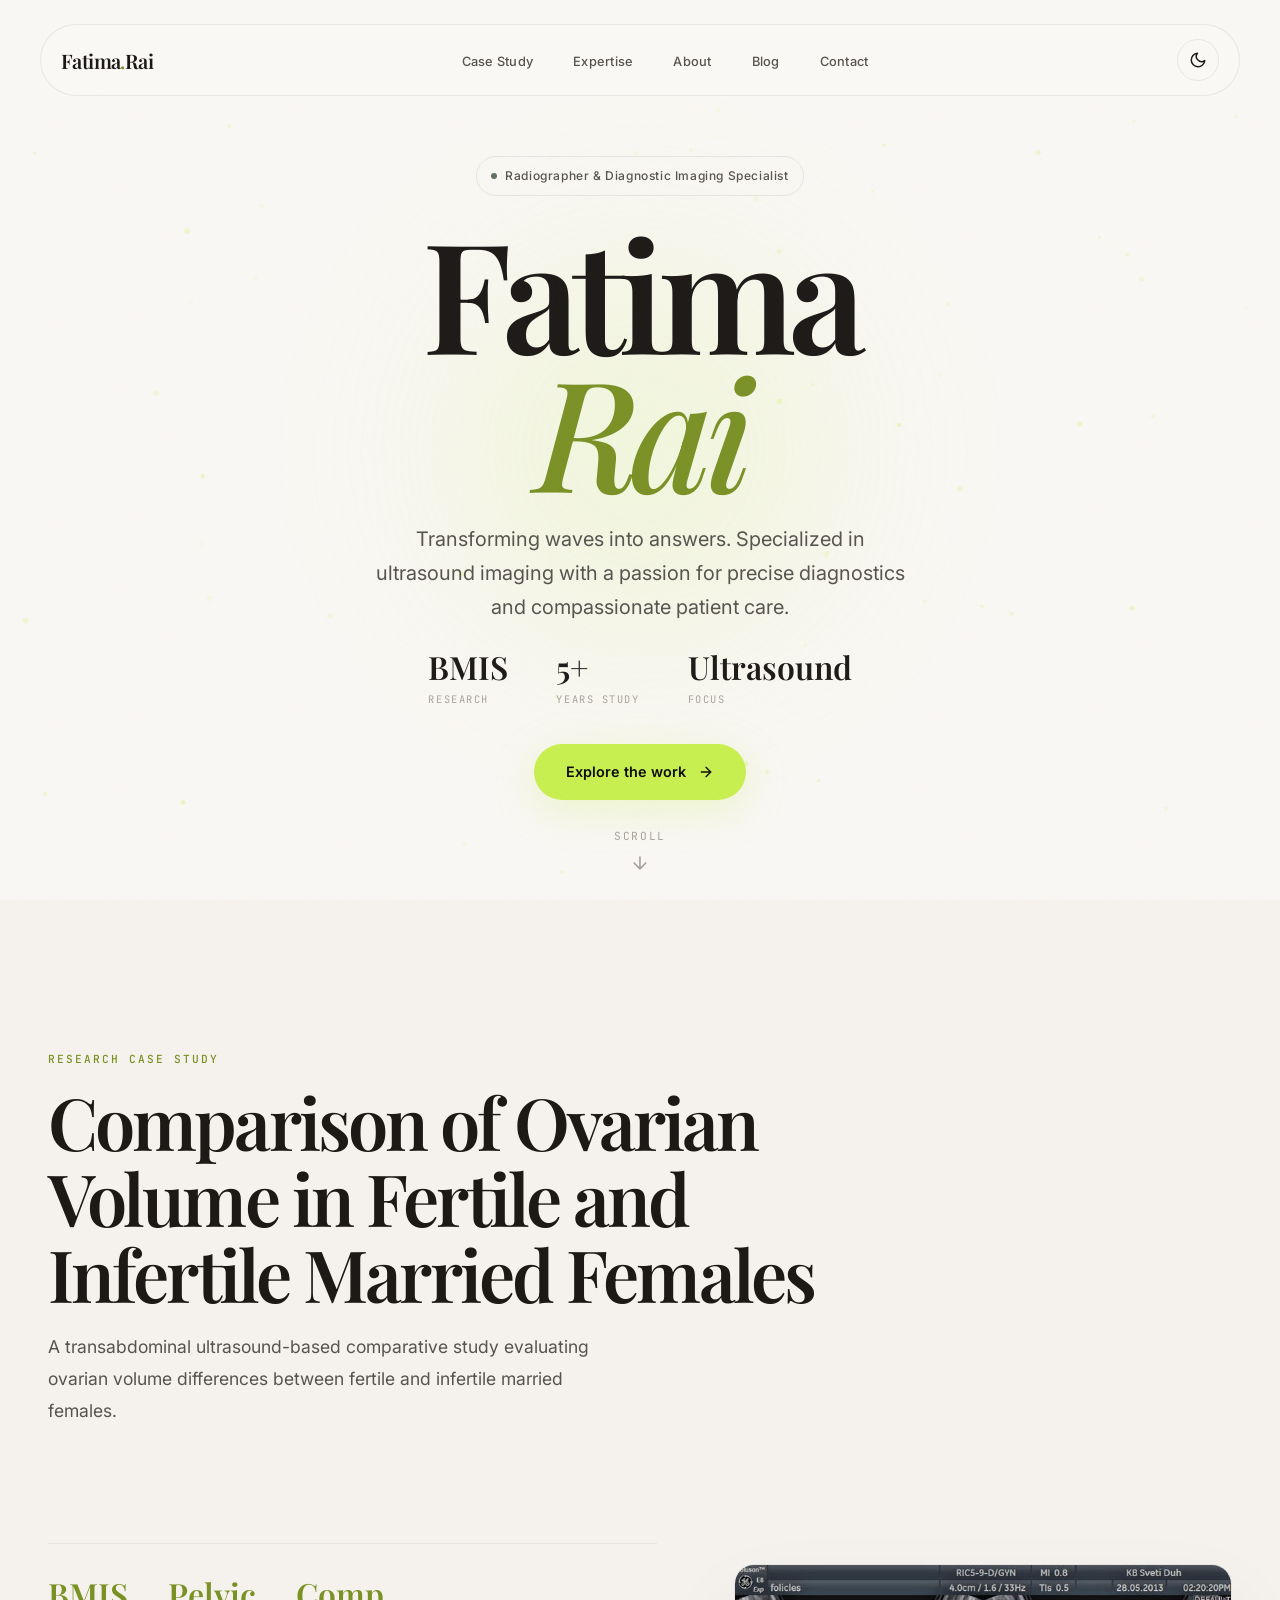
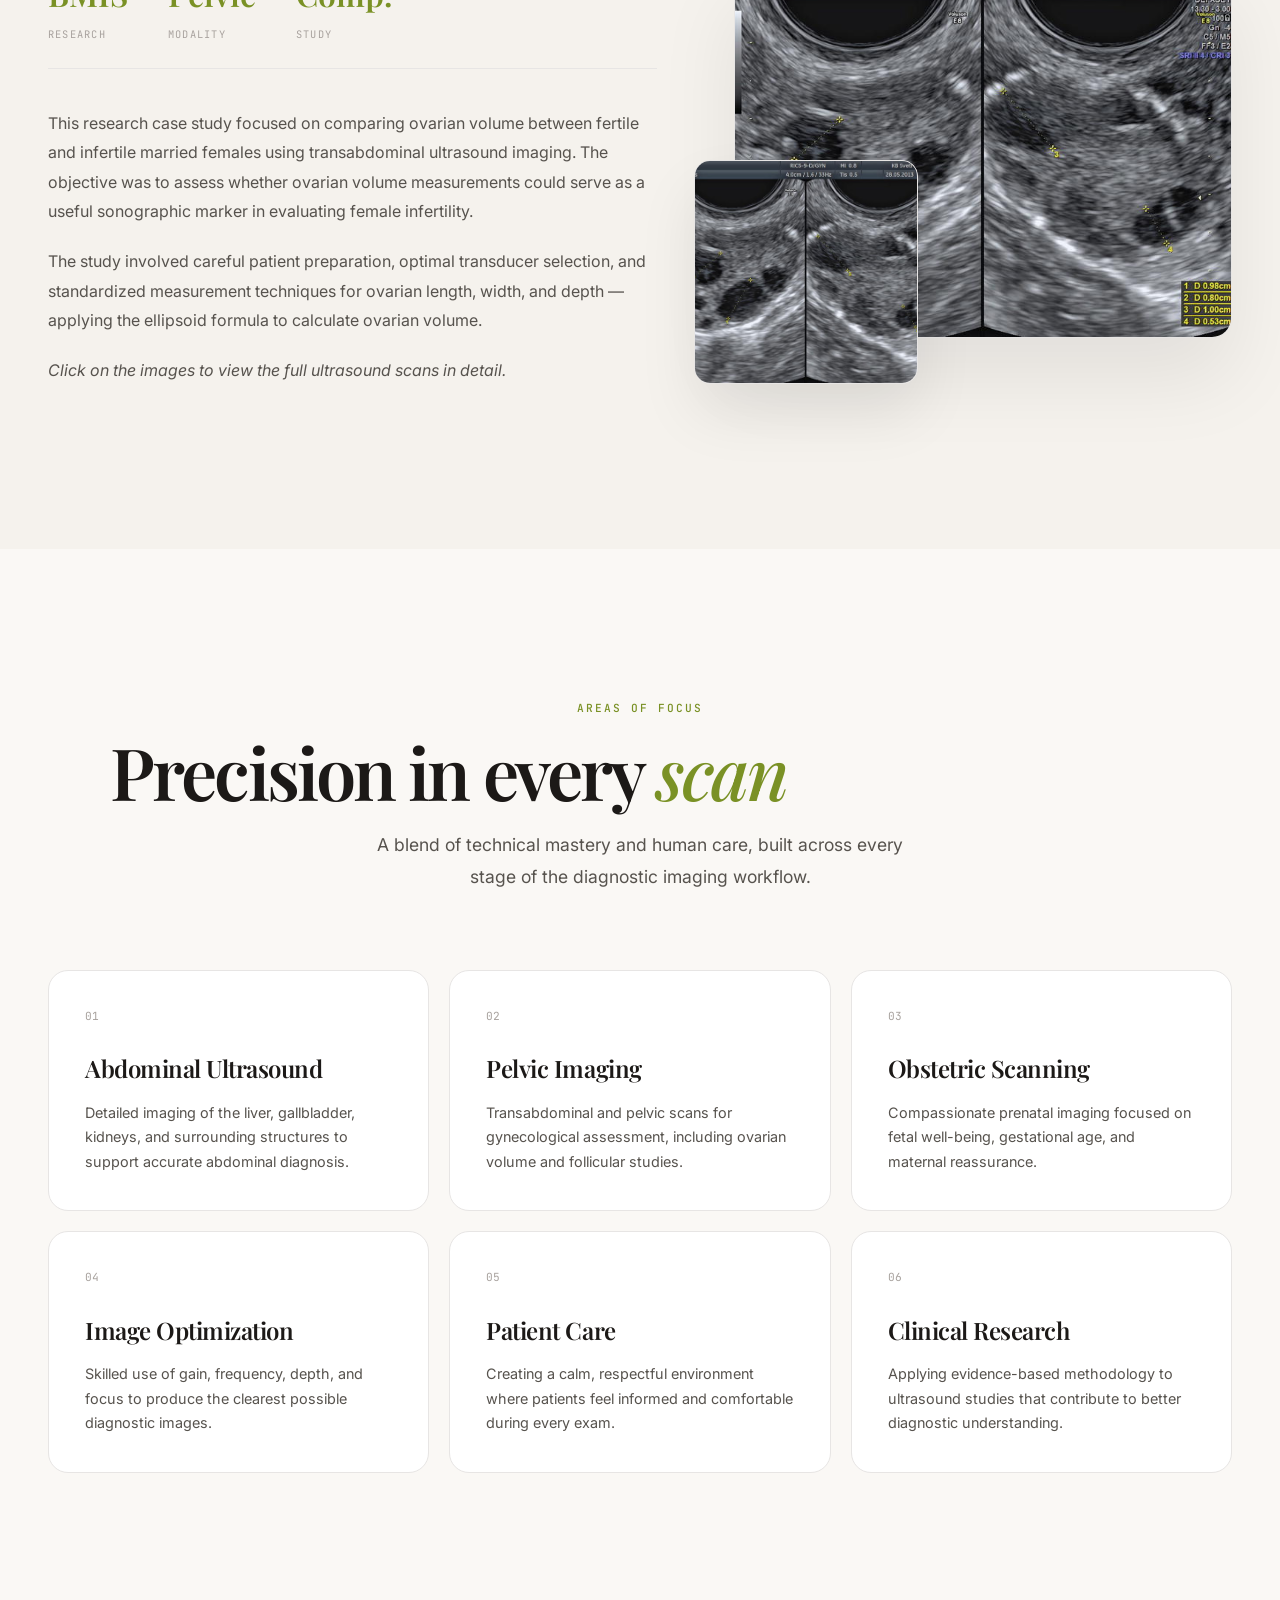
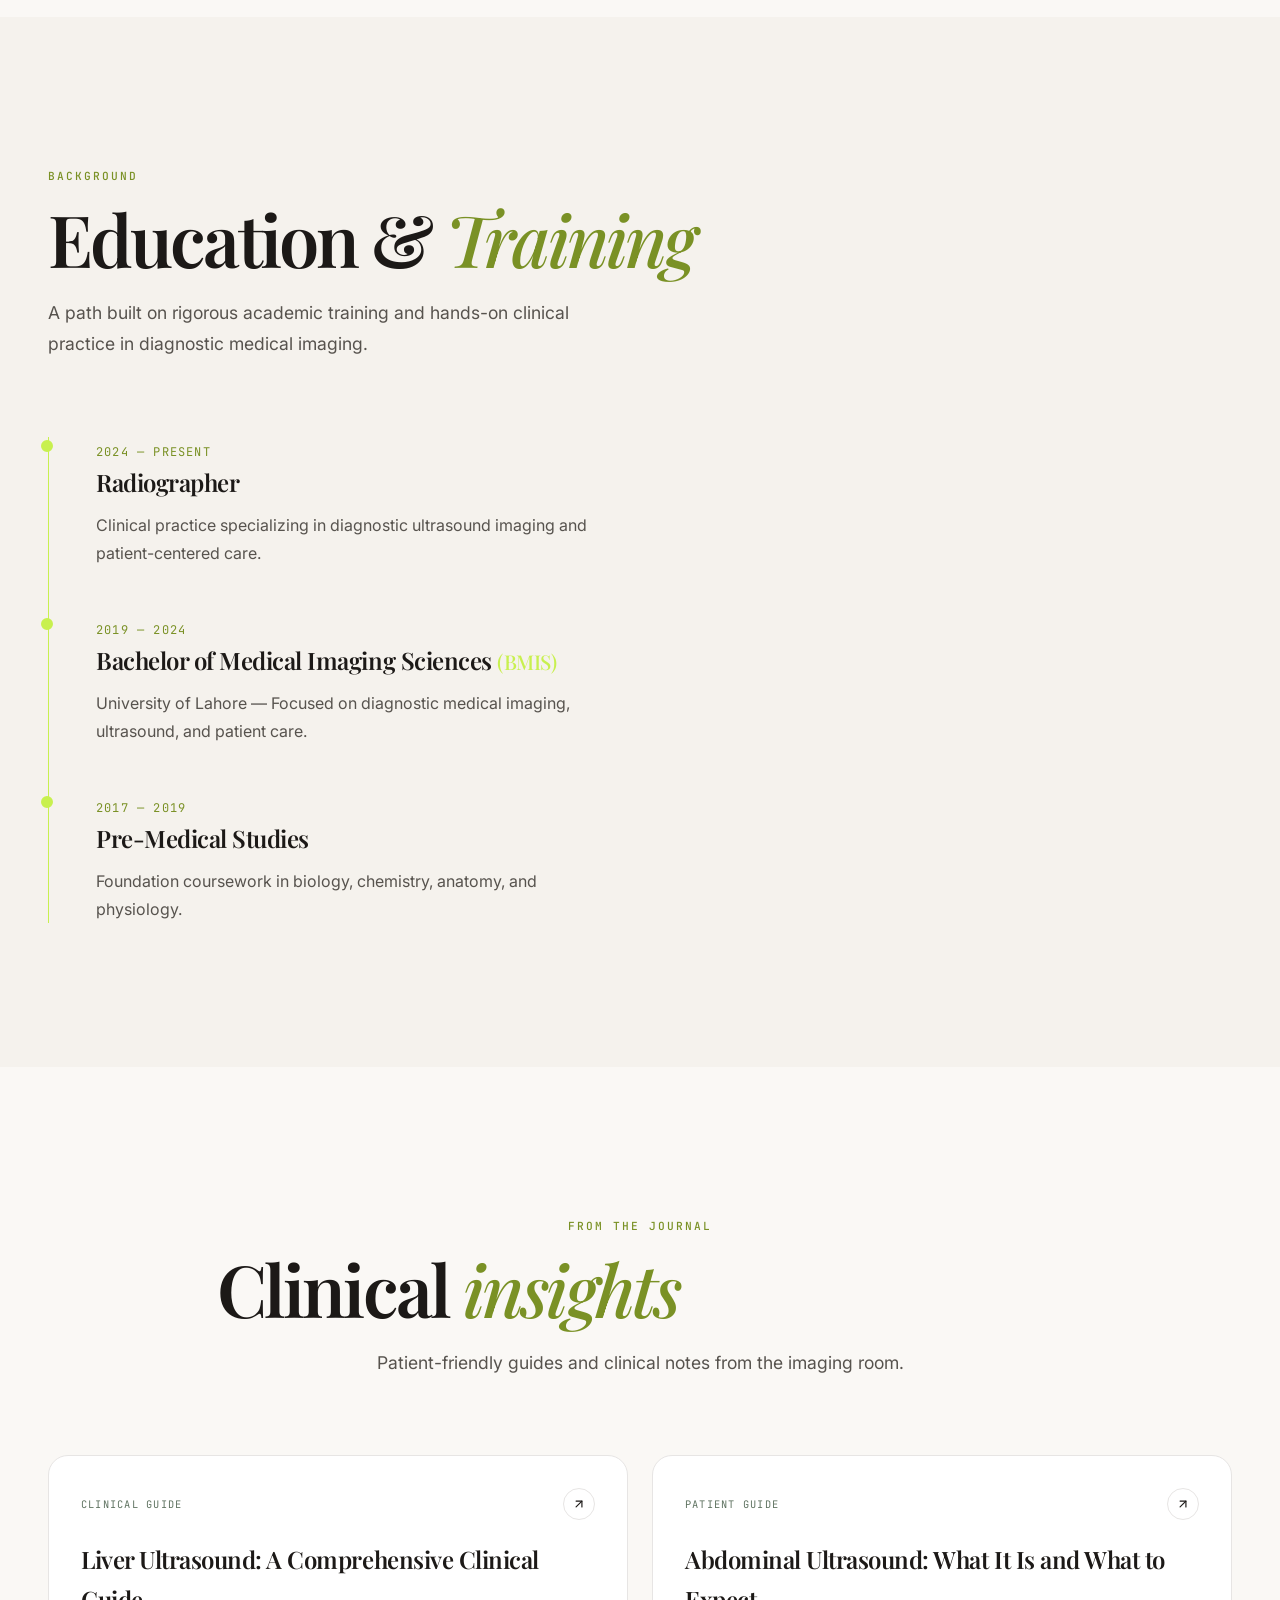
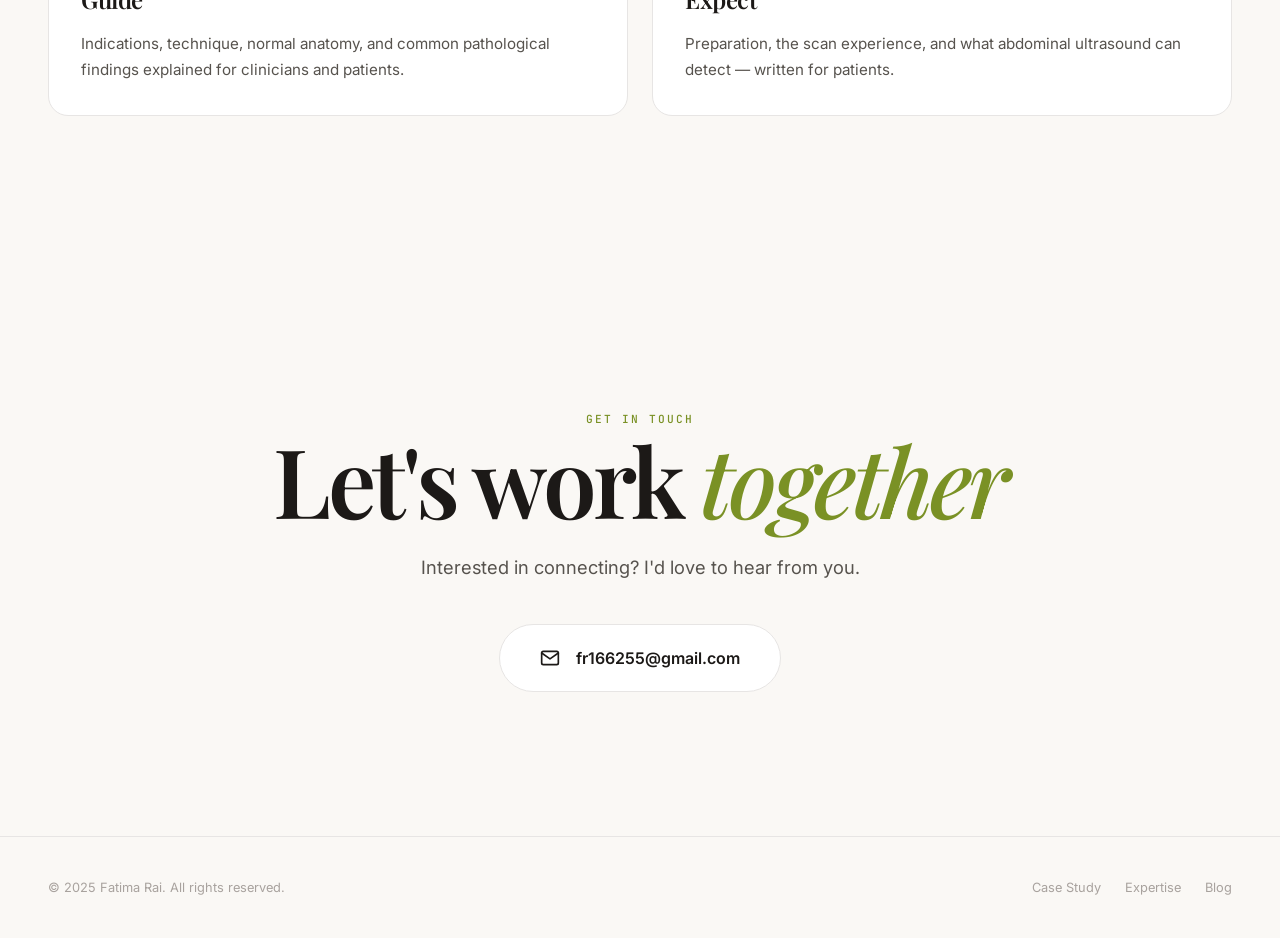
==== commit 459bafb8: "Standardize symptom checker to portfolio theme, remove from nav/teaser" ====
--- a/index.html
+++ b/index.html
@@ -45,7 +45,6 @@
                     <li><a href="#case-study">Case Study</a></li>
                     <li><a href="#expertise">Expertise</a></li>
                     <li><a href="#about">About</a></li>
-                    <li><a href="blog/ultrasound-symptom-checker.html">Tools</a></li>
                     <li><a href="blog/liver-ultrasound.html">Blog</a></li>
                     <li><a href="#contact">Contact</a></li>
                 </ul>
@@ -253,31 +252,6 @@
             </div>
         </section>
 
-        <!-- Interactive Tools Teaser -->
-        <section class="section" aria-labelledby="tools-heading" style="padding-top: 0;">
-            <div class="container">
-                <div class="section-header center reveal">
-                    <span class="label-mono">Interactive</span>
-                    <h2 class="section-title" id="tools-heading">Diagnostic <span class="italic">tools</span></h2>
-                    <p class="section-intro">Practical utilities built for patients and clinicians navigating diagnostic imaging.</p>
-                </div>
-
-                <a href="blog/ultrasound-symptom-checker.html" class="blog-card reveal" style="display: block; max-width: 680px; margin: 0 auto;">
-                    <div class="blog-card-meta">
-                        <span class="blog-card-category">Symptom Checker</span>
-                        <span class="blog-card-arrow">
-                            <svg width="14" height="14" viewBox="0 0 24 24" fill="none" stroke="currentColor" stroke-width="2" stroke-linecap="round" stroke-linejoin="round" aria-hidden="true">
-                                <line x1="7" y1="17" x2="17" y2="7"></line>
-                                <polyline points="7 7 17 7 17 17"></polyline>
-                            </svg>
-                        </span>
-                    </div>
-                    <h3>Ultrasound Symptom Checker</h3>
-                    <p>Answer a few questions about where you feel discomfort and what symptoms you're experiencing — get an instant recommendation on the right ultrasound scan type.</p>
-                </a>
-            </div>
-        </section>
-
         <!-- Blog Teaser -->
         <section class="section" aria-labelledby="blog-heading">
             <div class="container">
@@ -342,7 +316,6 @@
             <ul class="footer-links">
                 <li><a href="#case-study">Case Study</a></li>
                 <li><a href="#expertise">Expertise</a></li>
-                <li><a href="blog/ultrasound-symptom-checker.html">Tools</a></li>
                 <li><a href="blog/liver-ultrasound.html">Blog</a></li>
             </ul>
         </div>
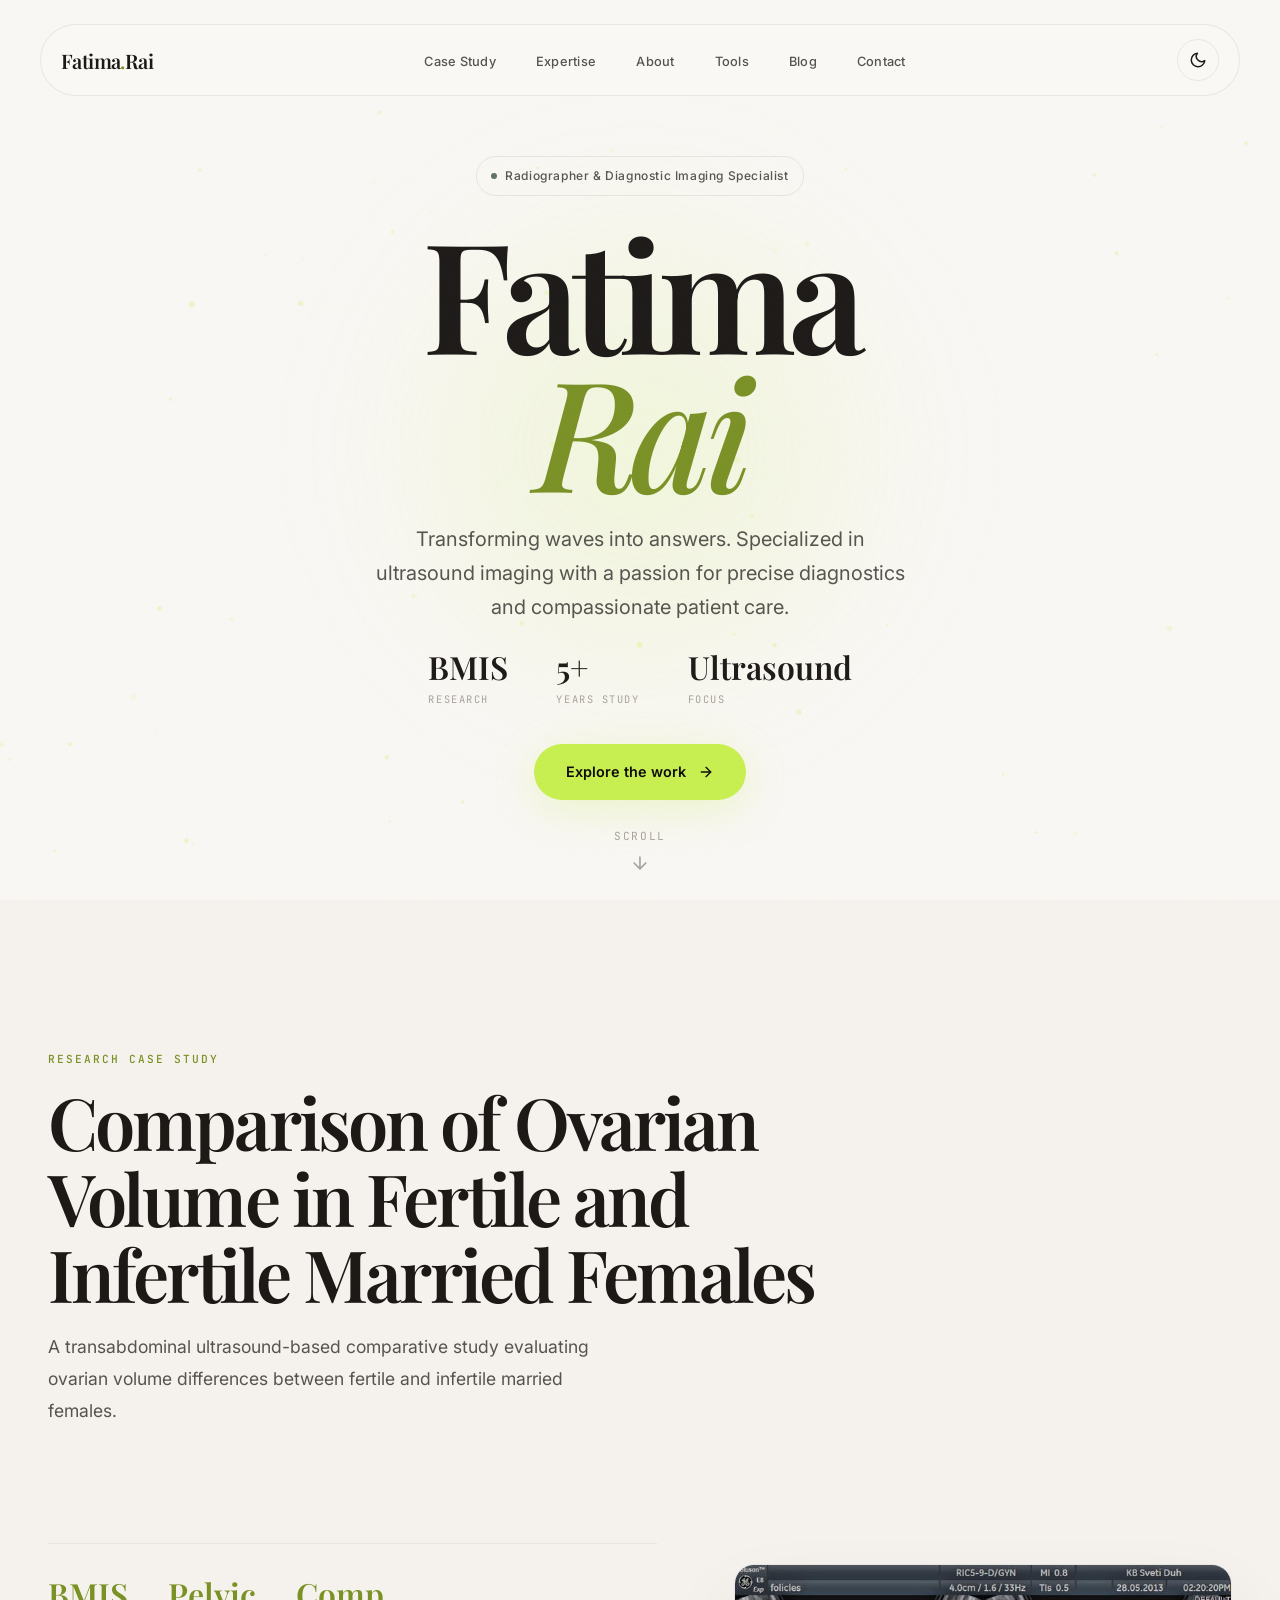
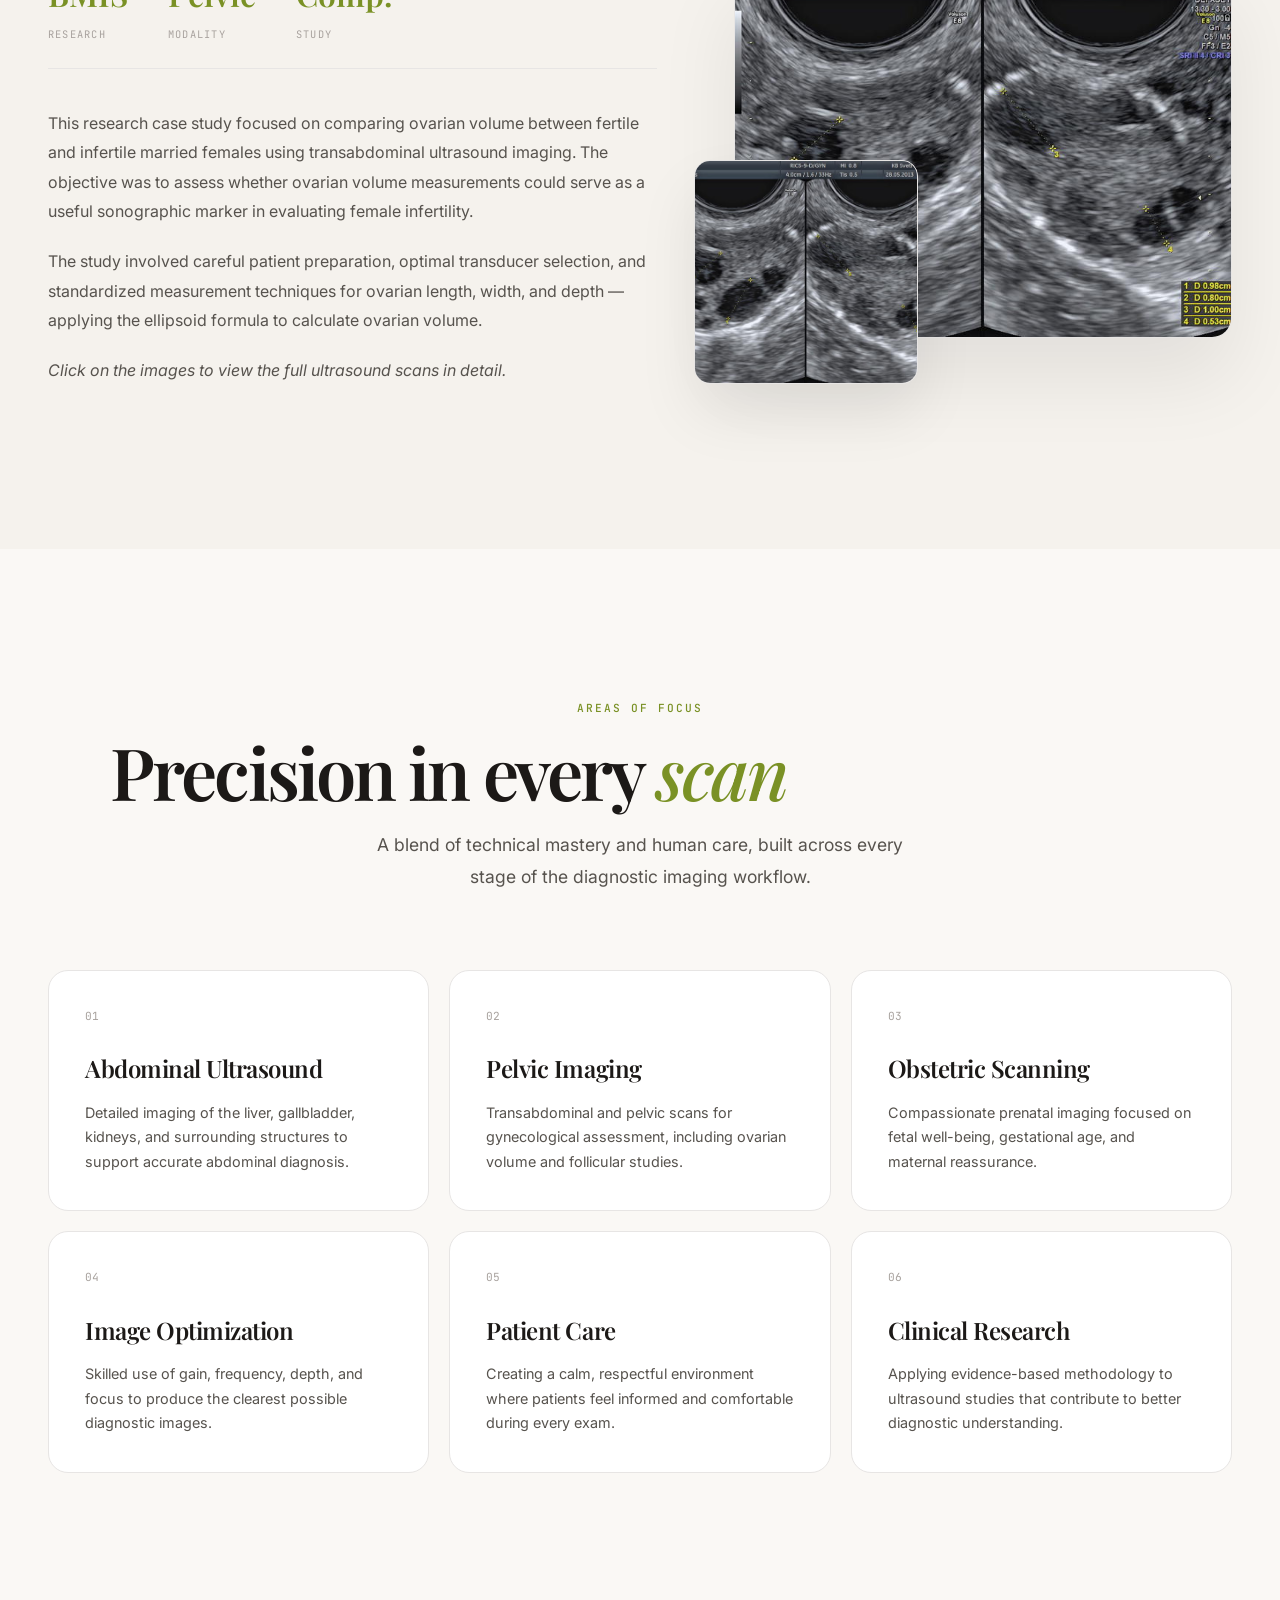
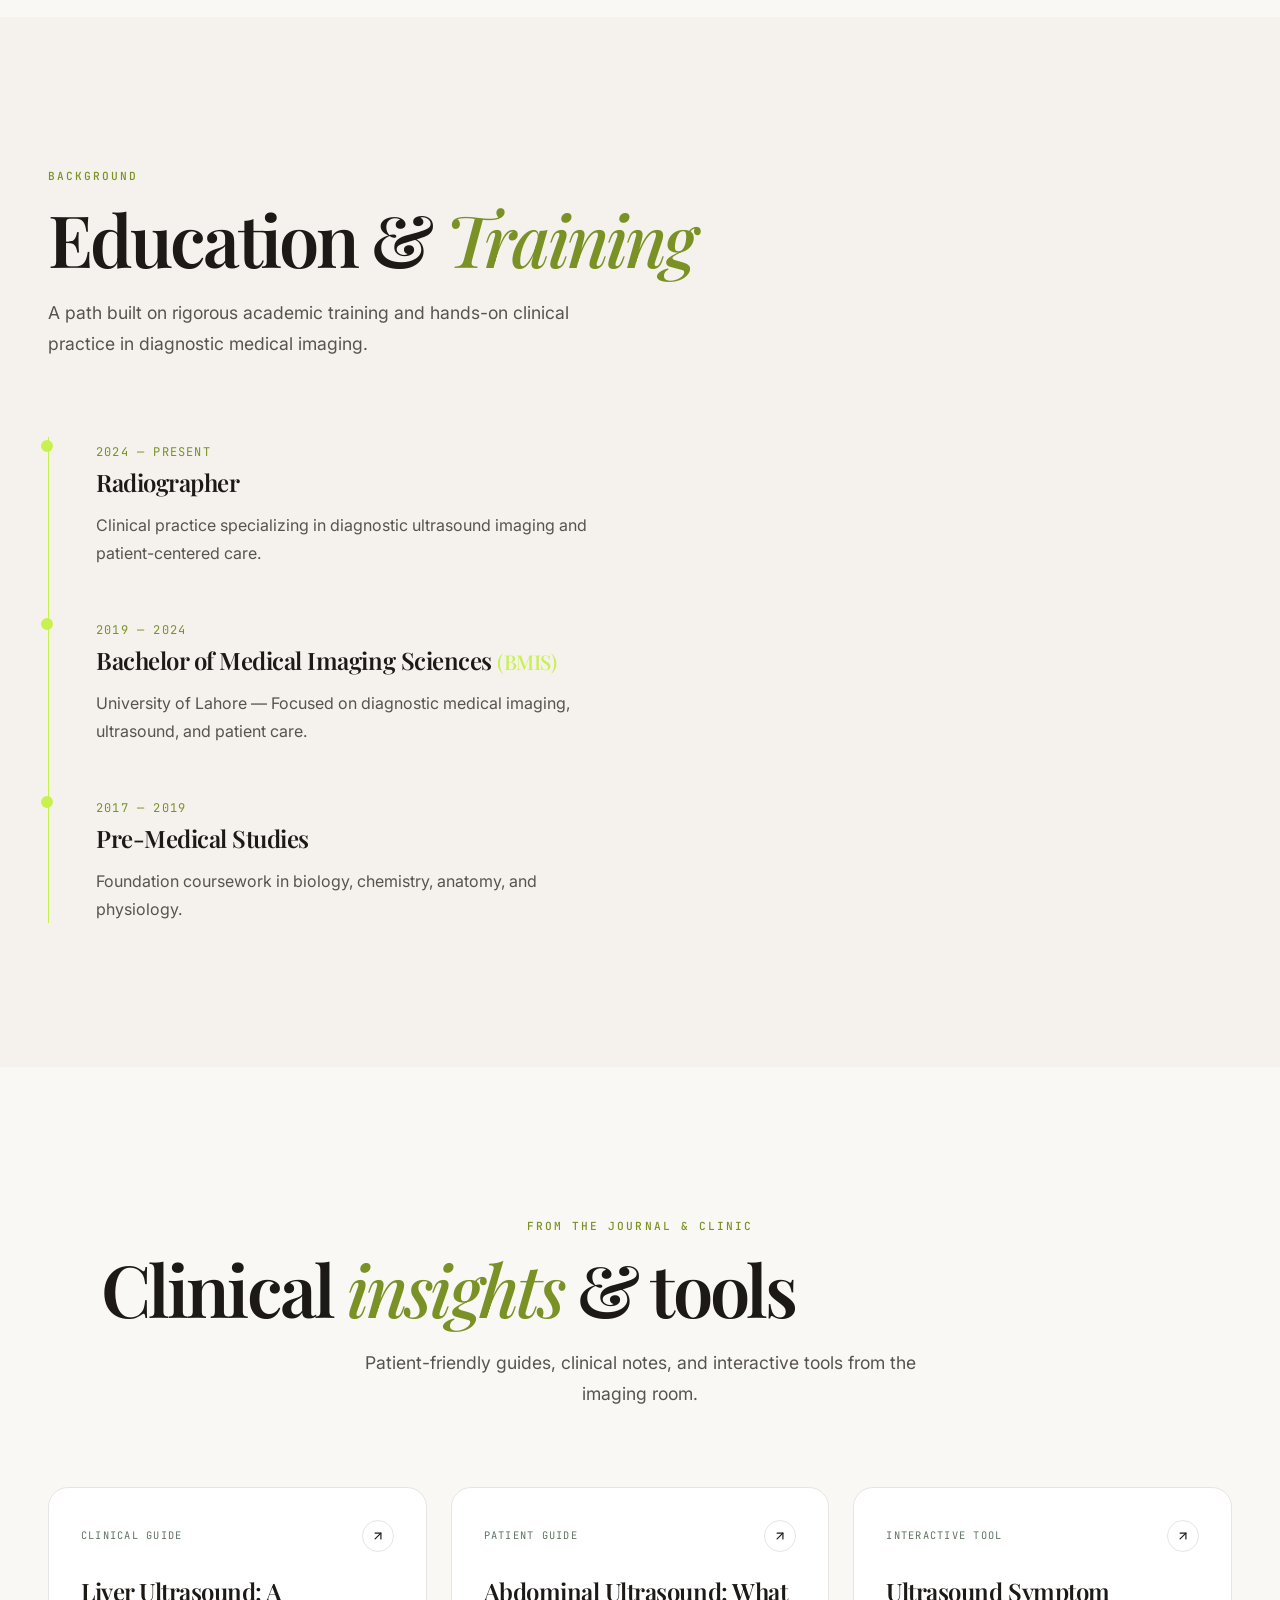
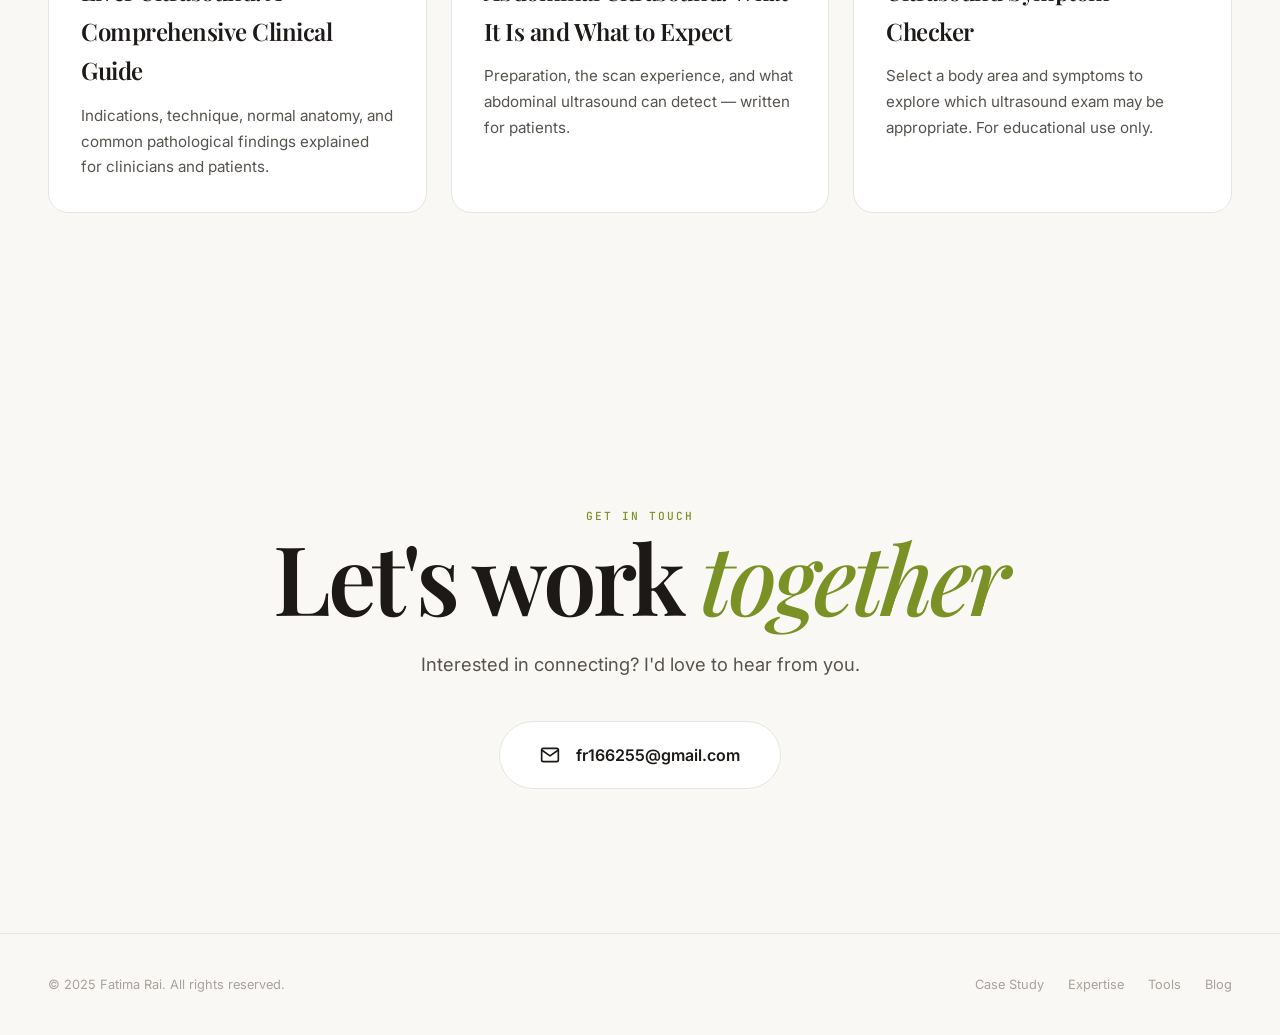
==== commit c9d58d6b: "Move ultrasound symptom checker to tools/ and match site aesthetic - Keep the working blog version (" ====
--- a/index.html
+++ b/index.html
@@ -45,6 +45,7 @@
                     <li><a href="#case-study">Case Study</a></li>
                     <li><a href="#expertise">Expertise</a></li>
                     <li><a href="#about">About</a></li>
+                    <li><a href="tools/ultrasound-symptom-checker.html">Tools</a></li>
                     <li><a href="blog/liver-ultrasound.html">Blog</a></li>
                     <li><a href="#contact">Contact</a></li>
                 </ul>
@@ -252,16 +253,16 @@
             </div>
         </section>
 
-        <!-- Blog Teaser -->
-        <section class="section" aria-labelledby="blog-heading">
+        <!-- Resources Teaser -->
+        <section class="section" aria-labelledby="resources-heading">
             <div class="container">
                 <div class="section-header center reveal">
-                    <span class="label-mono">From the Journal</span>
-                    <h2 class="section-title" id="blog-heading">Clinical <span class="italic">insights</span></h2>
-                    <p class="section-intro">Patient-friendly guides and clinical notes from the imaging room.</p>
-                </div>
-
-                <div class="blog-grid">
+                    <span class="label-mono">From the Journal & Clinic</span>
+                    <h2 class="section-title" id="resources-heading">Clinical <span class="italic">insights</span> & tools</h2>
+                    <p class="section-intro">Patient-friendly guides, clinical notes, and interactive tools from the imaging room.</p>
+                </div>
+
+                <div class="blog-grid blog-grid-3">
                     <a href="blog/liver-ultrasound.html" class="blog-card reveal reveal-delay-1">
                         <div class="blog-card-meta">
                             <span class="blog-card-category">Clinical Guide</span>
@@ -288,6 +289,19 @@
                         <h3>Abdominal Ultrasound: What It Is and What to Expect</h3>
                         <p>Preparation, the scan experience, and what abdominal ultrasound can detect — written for patients.</p>
                     </a>
+                    <a href="tools/ultrasound-symptom-checker.html" class="blog-card reveal reveal-delay-3">
+                        <div class="blog-card-meta">
+                            <span class="blog-card-category">Interactive Tool</span>
+                            <span class="blog-card-arrow">
+                                <svg width="14" height="14" viewBox="0 0 24 24" fill="none" stroke="currentColor" stroke-width="2" stroke-linecap="round" stroke-linejoin="round" aria-hidden="true">
+                                    <line x1="7" y1="17" x2="17" y2="7"></line>
+                                    <polyline points="7 7 17 7 17 17"></polyline>
+                                </svg>
+                            </span>
+                        </div>
+                        <h3>Ultrasound Symptom Checker</h3>
+                        <p>Select a body area and symptoms to explore which ultrasound exam may be appropriate. For educational use only.</p>
+                    </a>
                 </div>
             </div>
         </section>
@@ -316,6 +330,7 @@
             <ul class="footer-links">
                 <li><a href="#case-study">Case Study</a></li>
                 <li><a href="#expertise">Expertise</a></li>
+                <li><a href="tools/ultrasound-symptom-checker.html">Tools</a></li>
                 <li><a href="blog/liver-ultrasound.html">Blog</a></li>
             </ul>
         </div>
--- a/assets/styles.css
+++ b/assets/styles.css
@@ -929,6 +929,10 @@
     gap: 1.5rem;
 }
 
+.blog-grid-3 {
+    grid-template-columns: repeat(3, 1fr);
+}
+
 .blog-card {
     display: flex;
     flex-direction: column;
@@ -1229,7 +1233,8 @@
     }
     
     .expertise-grid,
-    .blog-grid {
+    .blog-grid,
+    .blog-grid-3 {
         grid-template-columns: 1fr;
     }
     
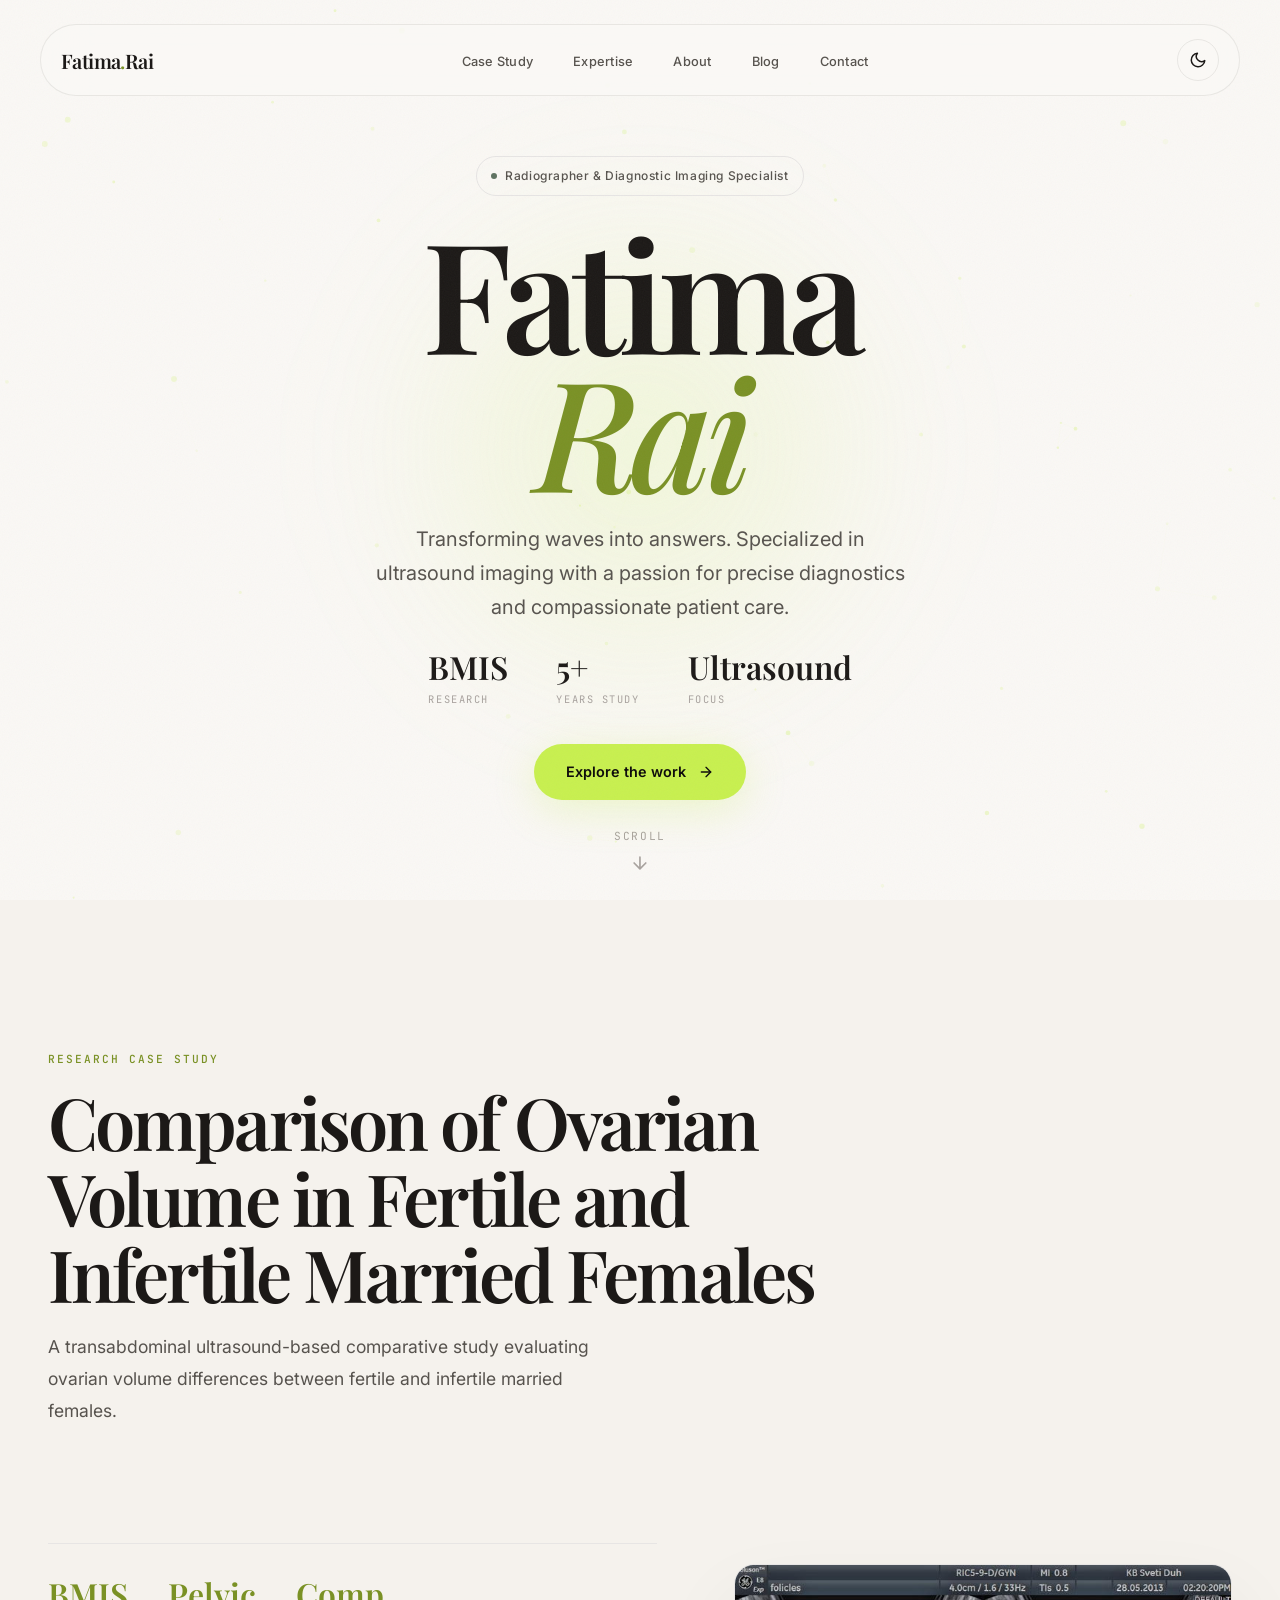
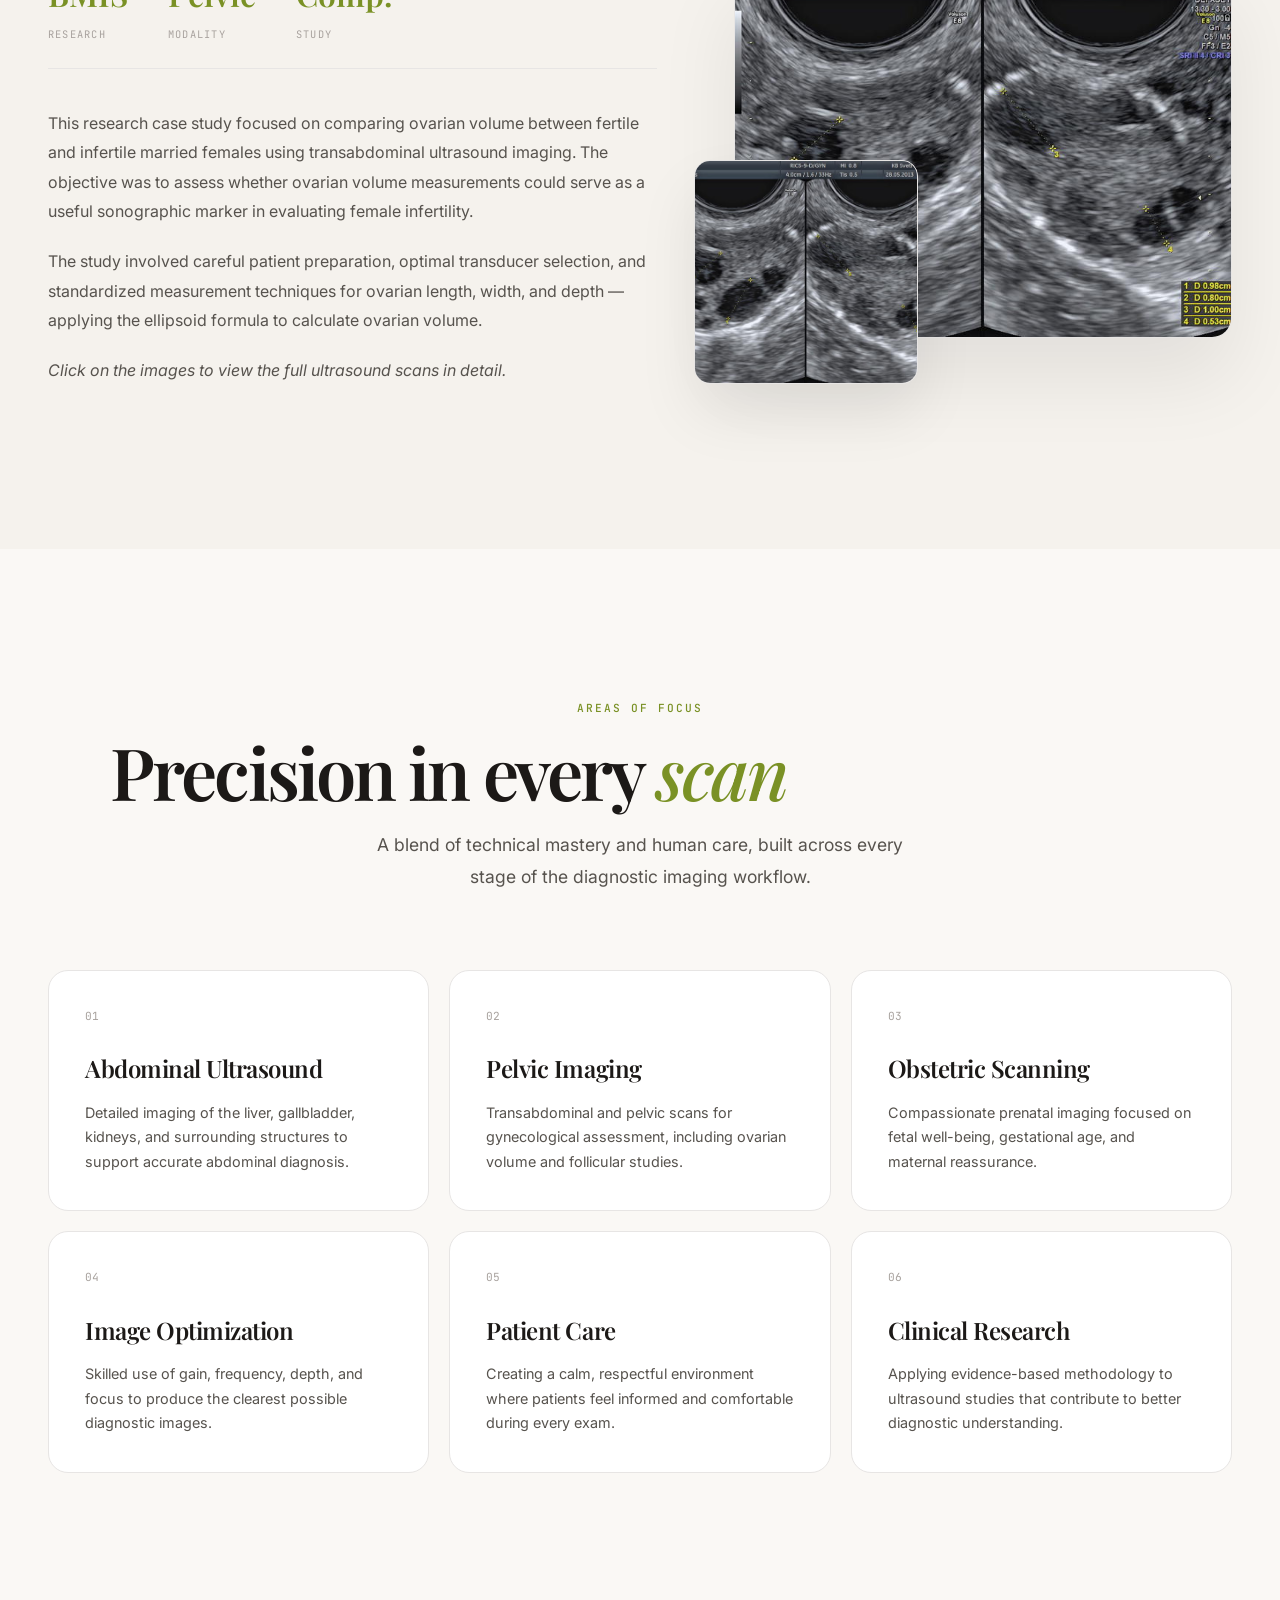
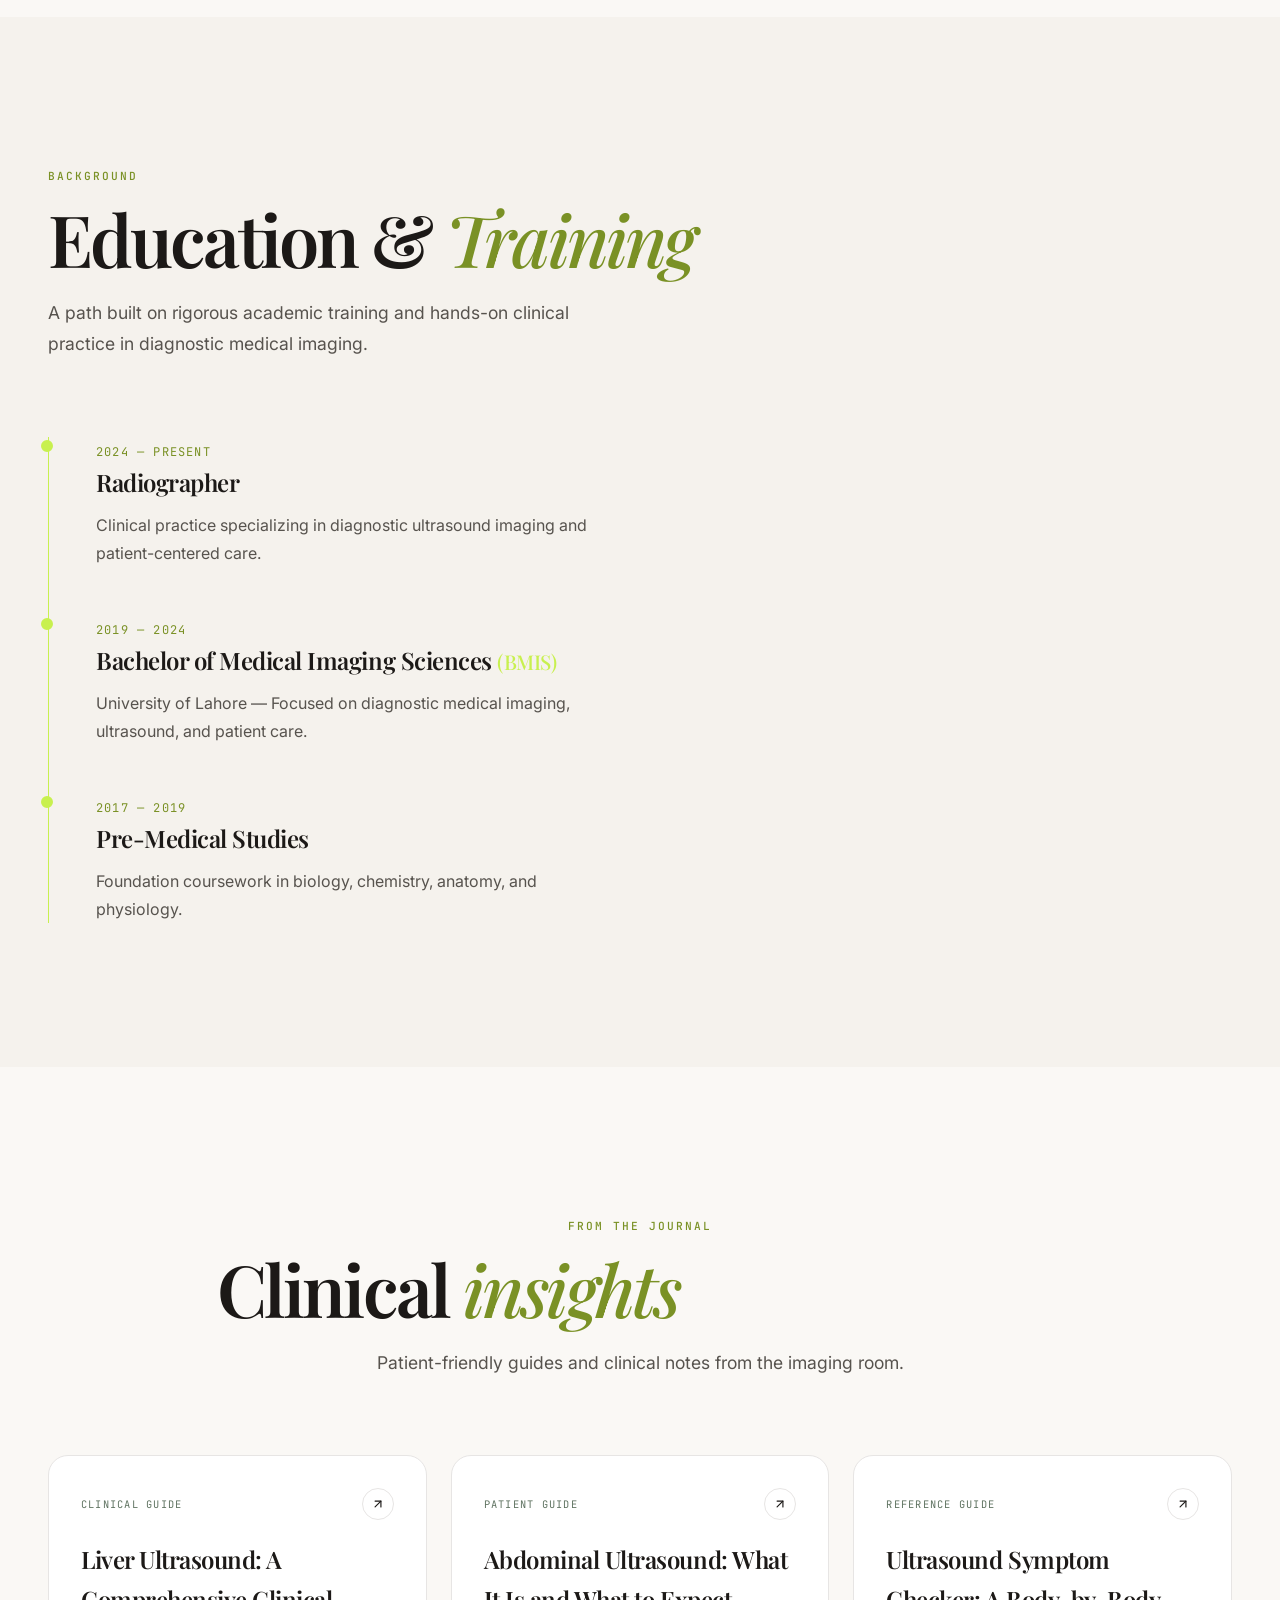
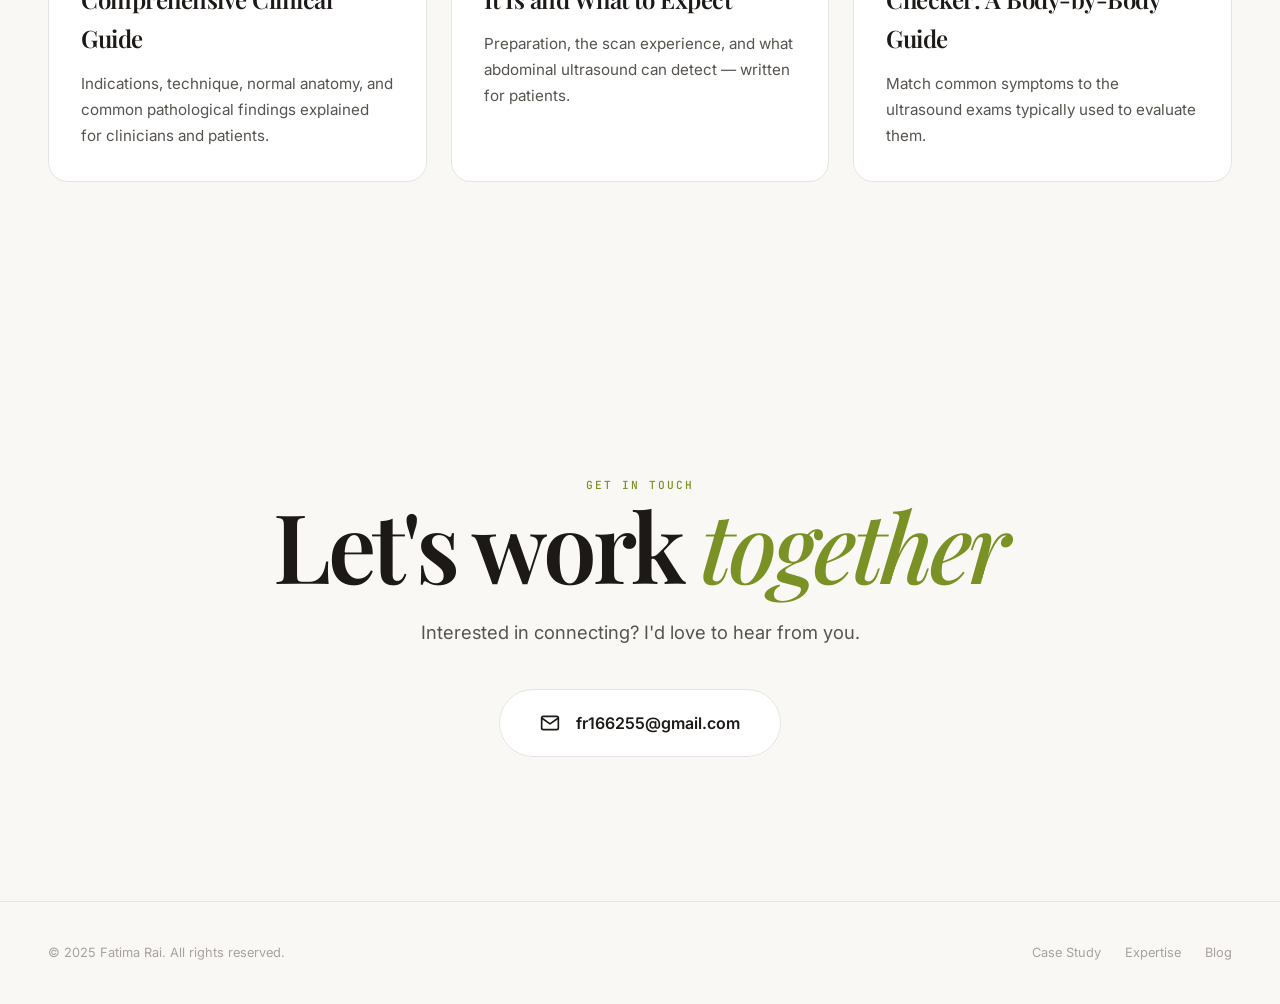
==== commit 4c608daf: "Convert ultrasound symptom checker from tool to blog article - Replace interactive tools/ultrasound-" ====
--- a/index.html
+++ b/index.html
@@ -45,7 +45,6 @@
                     <li><a href="#case-study">Case Study</a></li>
                     <li><a href="#expertise">Expertise</a></li>
                     <li><a href="#about">About</a></li>
-                    <li><a href="tools/ultrasound-symptom-checker.html">Tools</a></li>
                     <li><a href="blog/liver-ultrasound.html">Blog</a></li>
                     <li><a href="#contact">Contact</a></li>
                 </ul>
@@ -253,13 +252,13 @@
             </div>
         </section>
 
-        <!-- Resources Teaser -->
-        <section class="section" aria-labelledby="resources-heading">
+        <!-- Blog Teaser -->
+        <section class="section" aria-labelledby="blog-heading">
             <div class="container">
                 <div class="section-header center reveal">
-                    <span class="label-mono">From the Journal & Clinic</span>
-                    <h2 class="section-title" id="resources-heading">Clinical <span class="italic">insights</span> & tools</h2>
-                    <p class="section-intro">Patient-friendly guides, clinical notes, and interactive tools from the imaging room.</p>
+                    <span class="label-mono">From the Journal</span>
+                    <h2 class="section-title" id="blog-heading">Clinical <span class="italic">insights</span></h2>
+                    <p class="section-intro">Patient-friendly guides and clinical notes from the imaging room.</p>
                 </div>
 
                 <div class="blog-grid blog-grid-3">
@@ -289,9 +288,9 @@
                         <h3>Abdominal Ultrasound: What It Is and What to Expect</h3>
                         <p>Preparation, the scan experience, and what abdominal ultrasound can detect — written for patients.</p>
                     </a>
-                    <a href="tools/ultrasound-symptom-checker.html" class="blog-card reveal reveal-delay-3">
+                    <a href="blog/ultrasound-symptom-checker.html" class="blog-card reveal reveal-delay-3">
                         <div class="blog-card-meta">
-                            <span class="blog-card-category">Interactive Tool</span>
+                            <span class="blog-card-category">Reference Guide</span>
                             <span class="blog-card-arrow">
                                 <svg width="14" height="14" viewBox="0 0 24 24" fill="none" stroke="currentColor" stroke-width="2" stroke-linecap="round" stroke-linejoin="round" aria-hidden="true">
                                     <line x1="7" y1="17" x2="17" y2="7"></line>
@@ -299,8 +298,8 @@
                                 </svg>
                             </span>
                         </div>
-                        <h3>Ultrasound Symptom Checker</h3>
-                        <p>Select a body area and symptoms to explore which ultrasound exam may be appropriate. For educational use only.</p>
+                        <h3>Ultrasound Symptom Checker: A Body-by-Body Guide</h3>
+                        <p>Match common symptoms to the ultrasound exams typically used to evaluate them.</p>
                     </a>
                 </div>
             </div>
@@ -330,7 +329,6 @@
             <ul class="footer-links">
                 <li><a href="#case-study">Case Study</a></li>
                 <li><a href="#expertise">Expertise</a></li>
-                <li><a href="tools/ultrasound-symptom-checker.html">Tools</a></li>
                 <li><a href="blog/liver-ultrasound.html">Blog</a></li>
             </ul>
         </div>
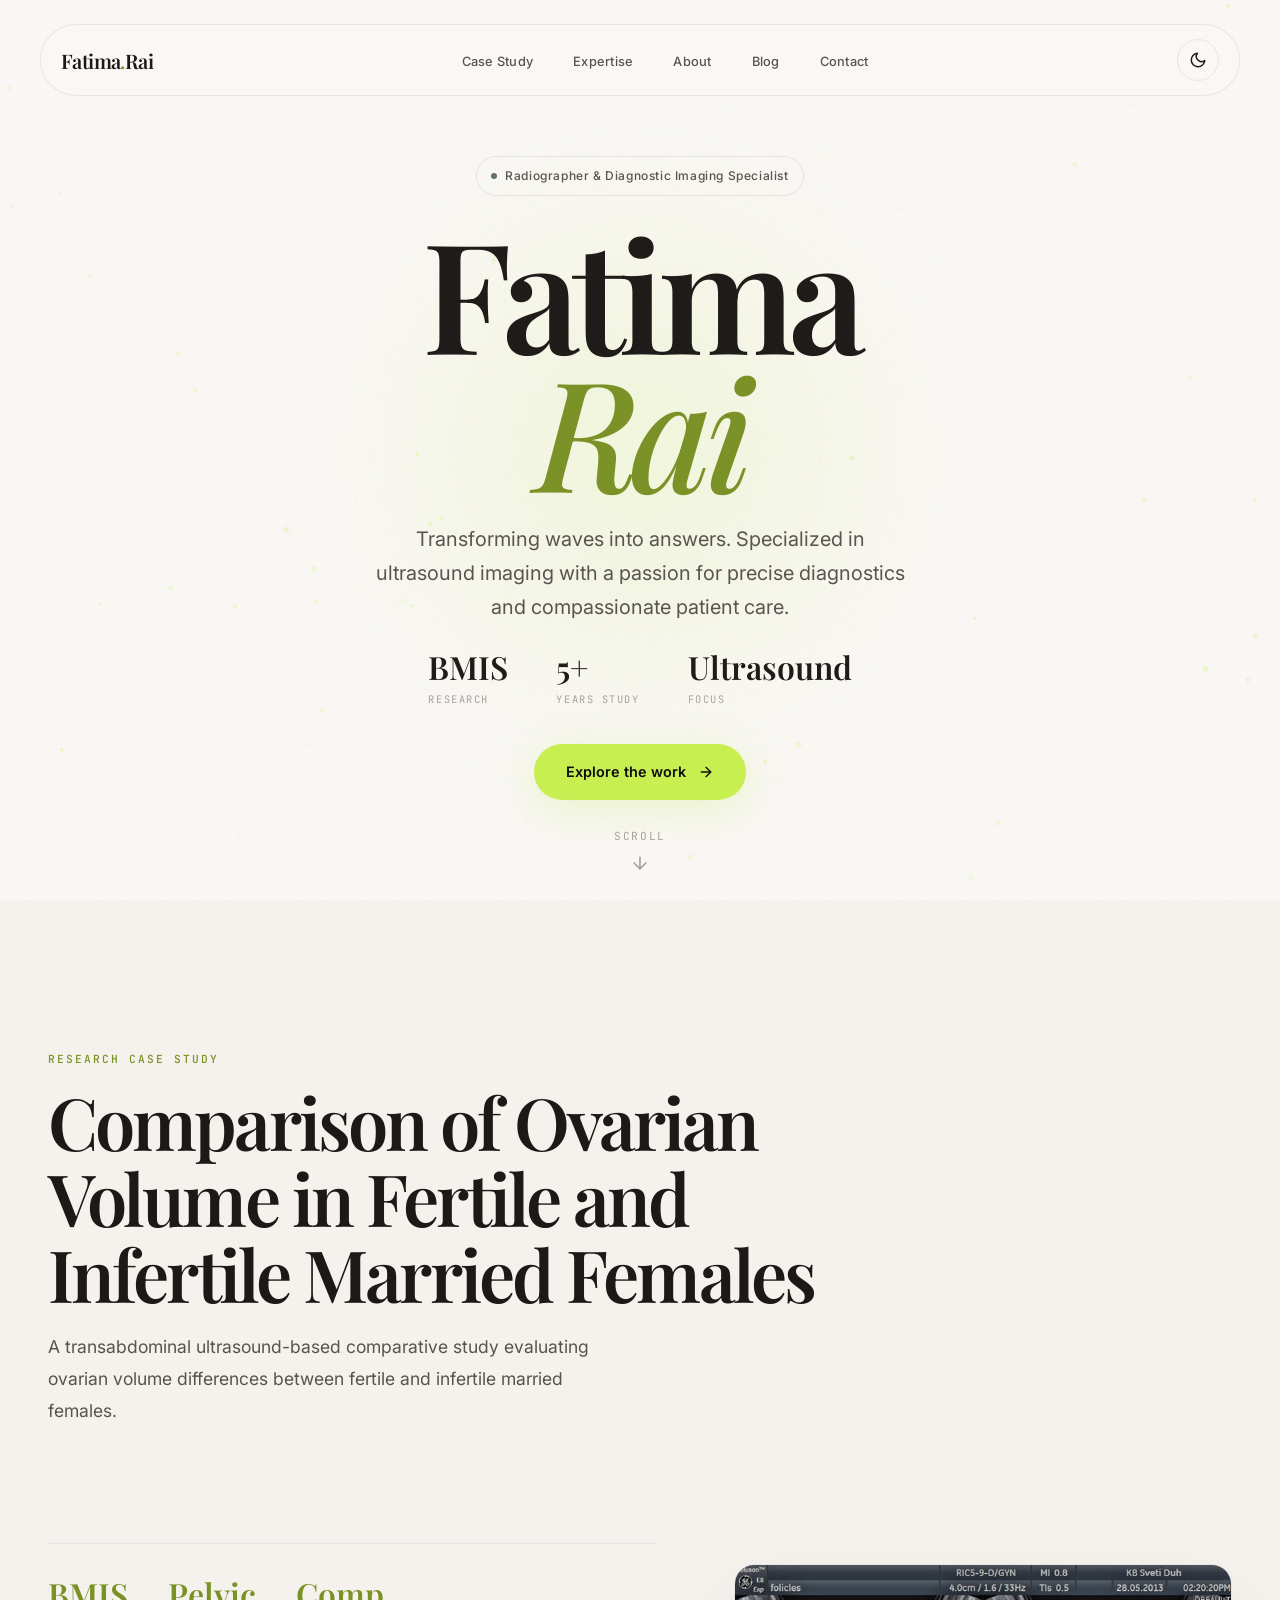
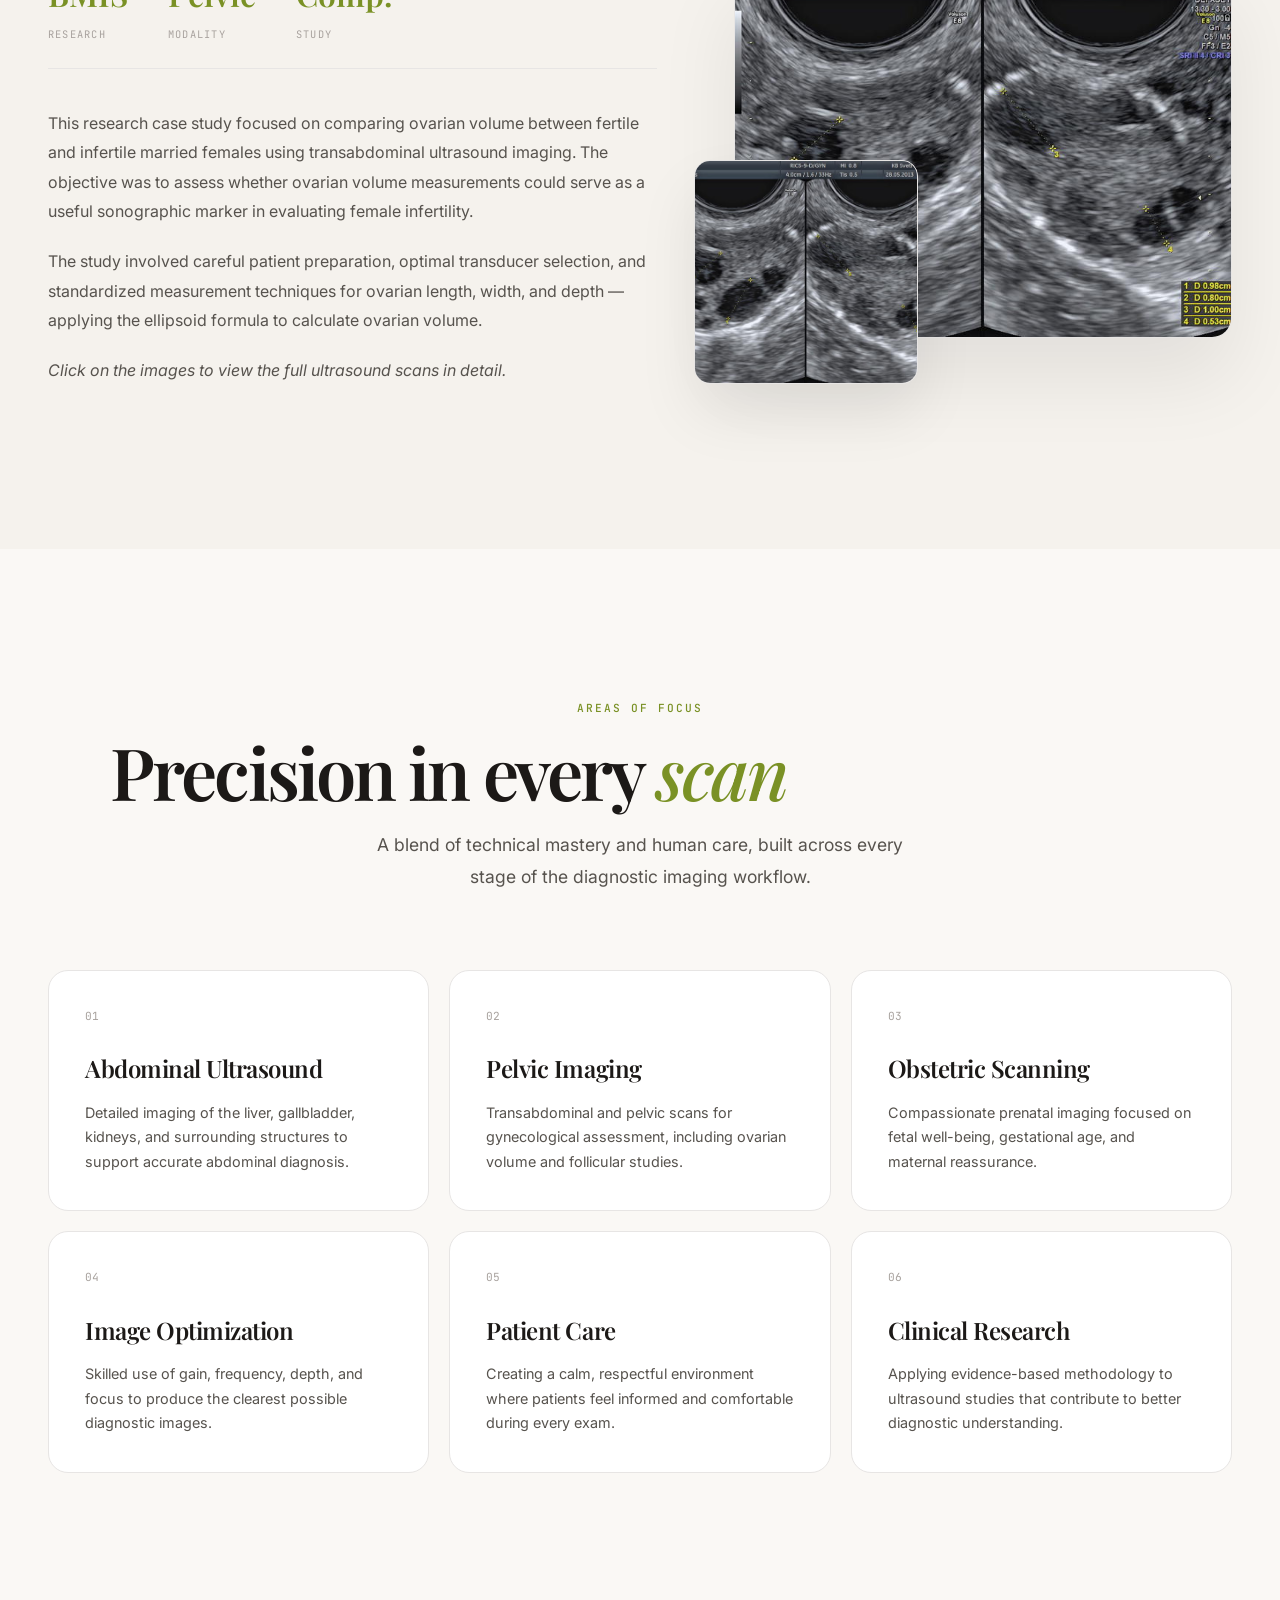
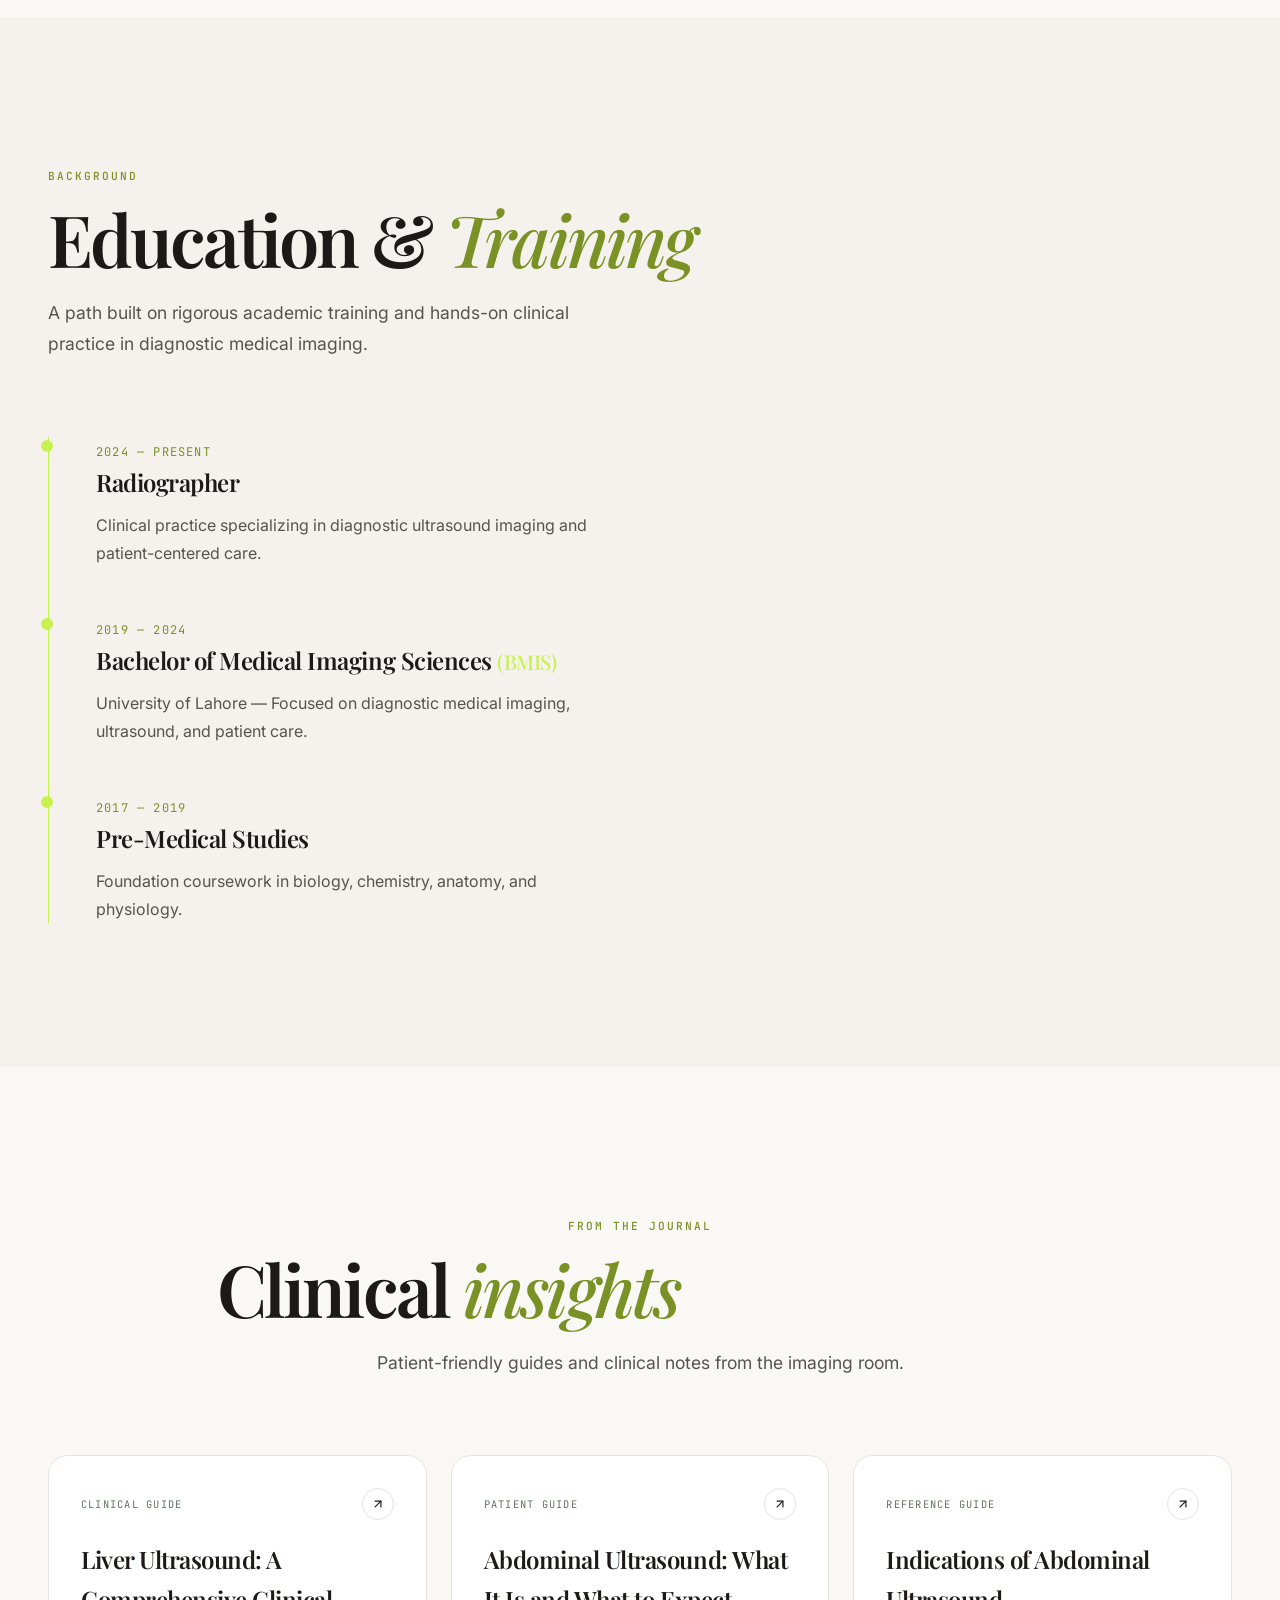
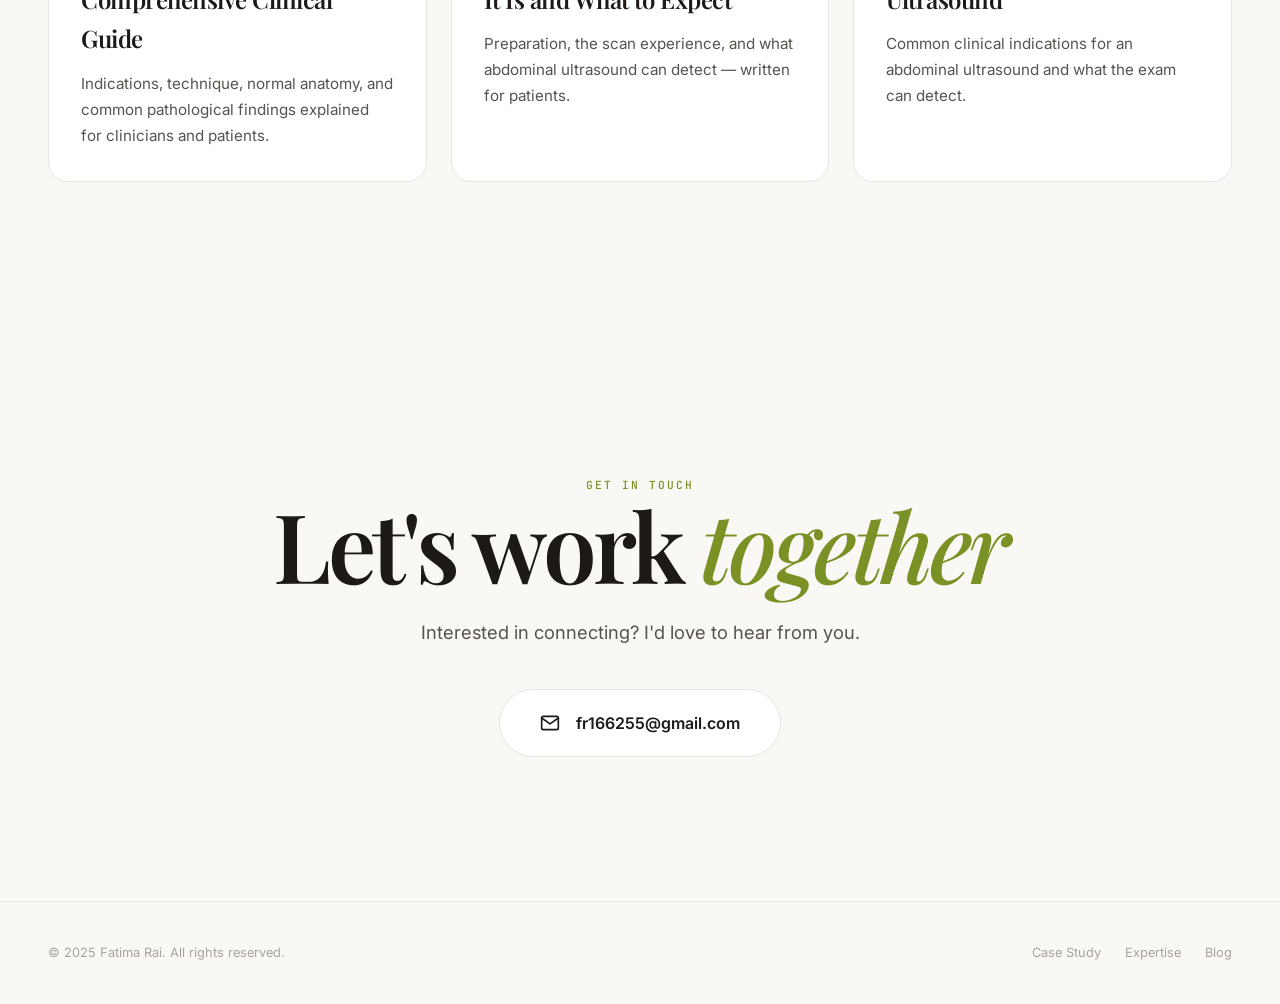
==== commit f4d2928c: "Rename symptom checker to abdominal ultrasound indications guide" ====
--- a/index.html
+++ b/index.html
@@ -288,7 +288,7 @@
                         <h3>Abdominal Ultrasound: What It Is and What to Expect</h3>
                         <p>Preparation, the scan experience, and what abdominal ultrasound can detect — written for patients.</p>
                     </a>
-                    <a href="blog/ultrasound-symptom-checker.html" class="blog-card reveal reveal-delay-3">
+                    <a href="blog/indications-of-abdominal-ultrasound.html" class="blog-card reveal reveal-delay-3">
                         <div class="blog-card-meta">
                             <span class="blog-card-category">Reference Guide</span>
                             <span class="blog-card-arrow">
@@ -298,8 +298,8 @@
                                 </svg>
                             </span>
                         </div>
-                        <h3>Ultrasound Symptom Checker: A Body-by-Body Guide</h3>
-                        <p>Match common symptoms to the ultrasound exams typically used to evaluate them.</p>
+                        <h3>Indications of Abdominal Ultrasound</h3>
+                        <p>Common clinical indications for an abdominal ultrasound and what the exam can detect.</p>
                     </a>
                 </div>
             </div>
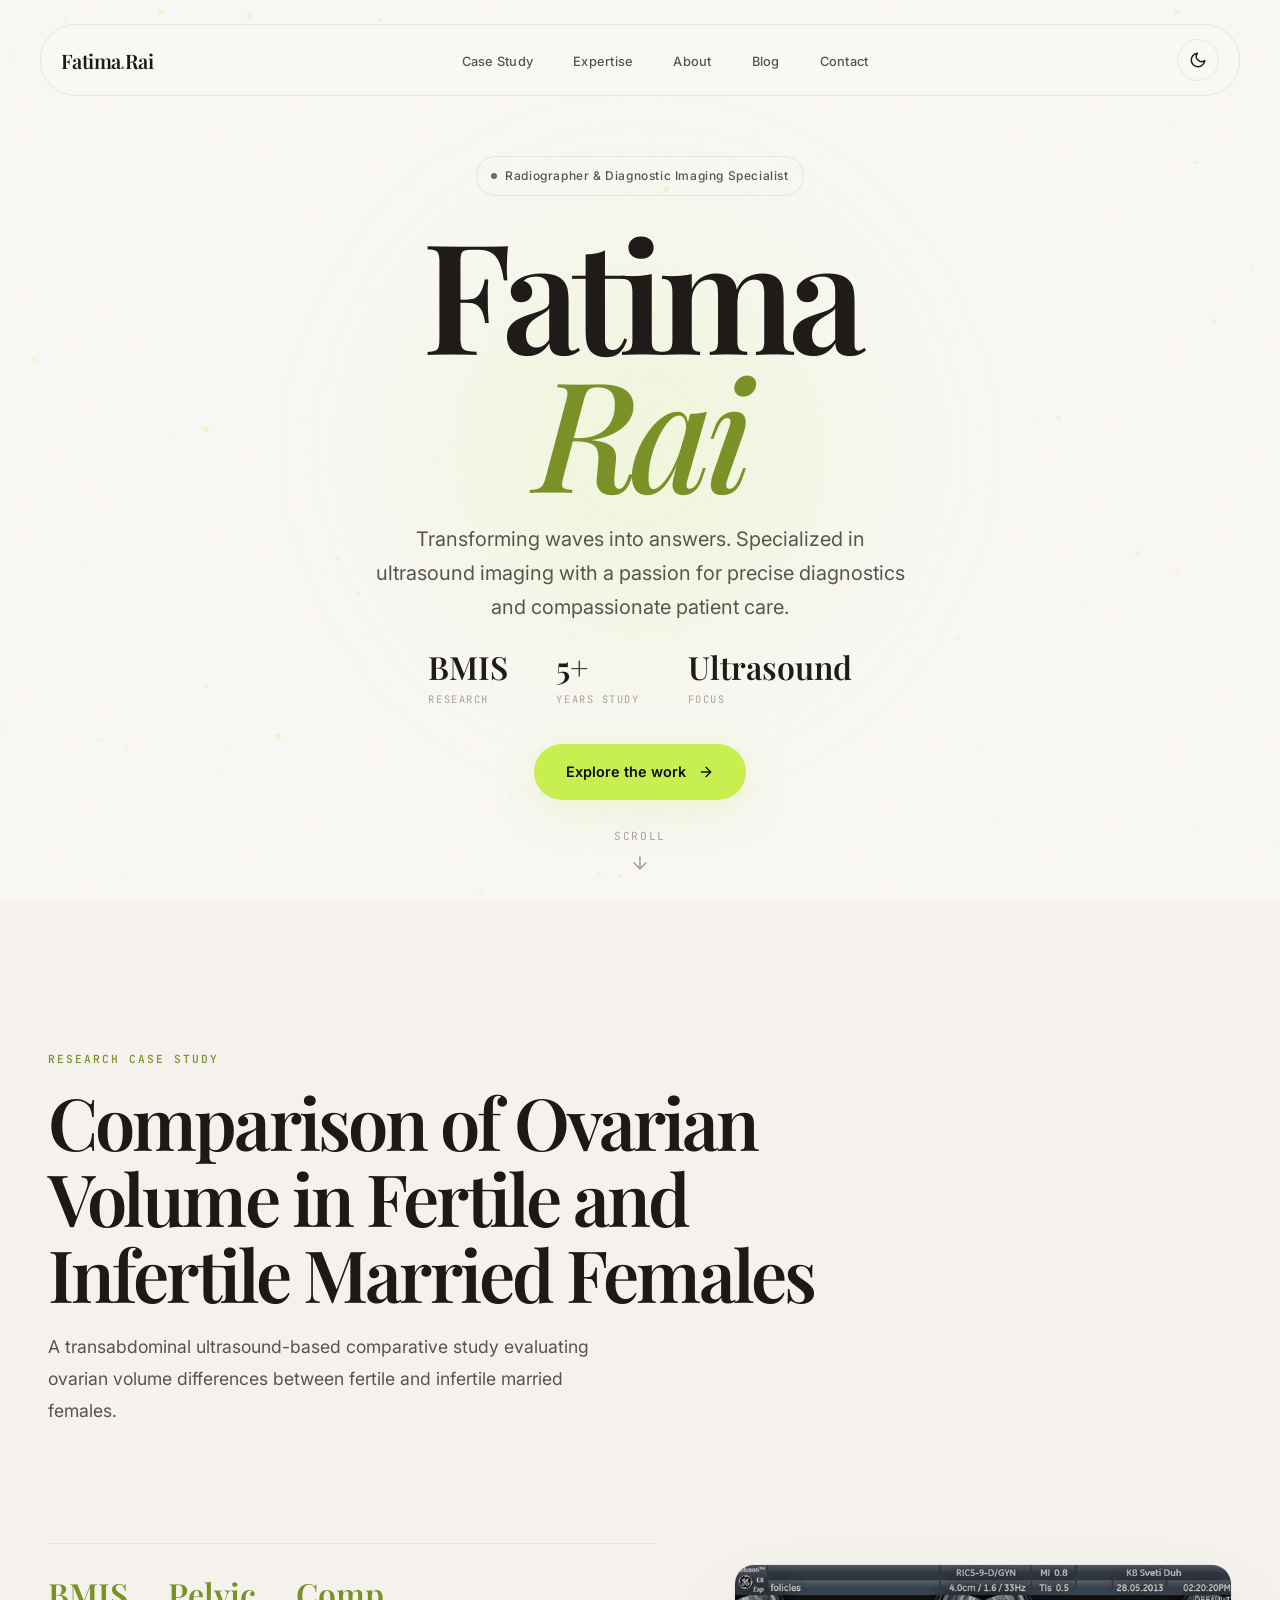
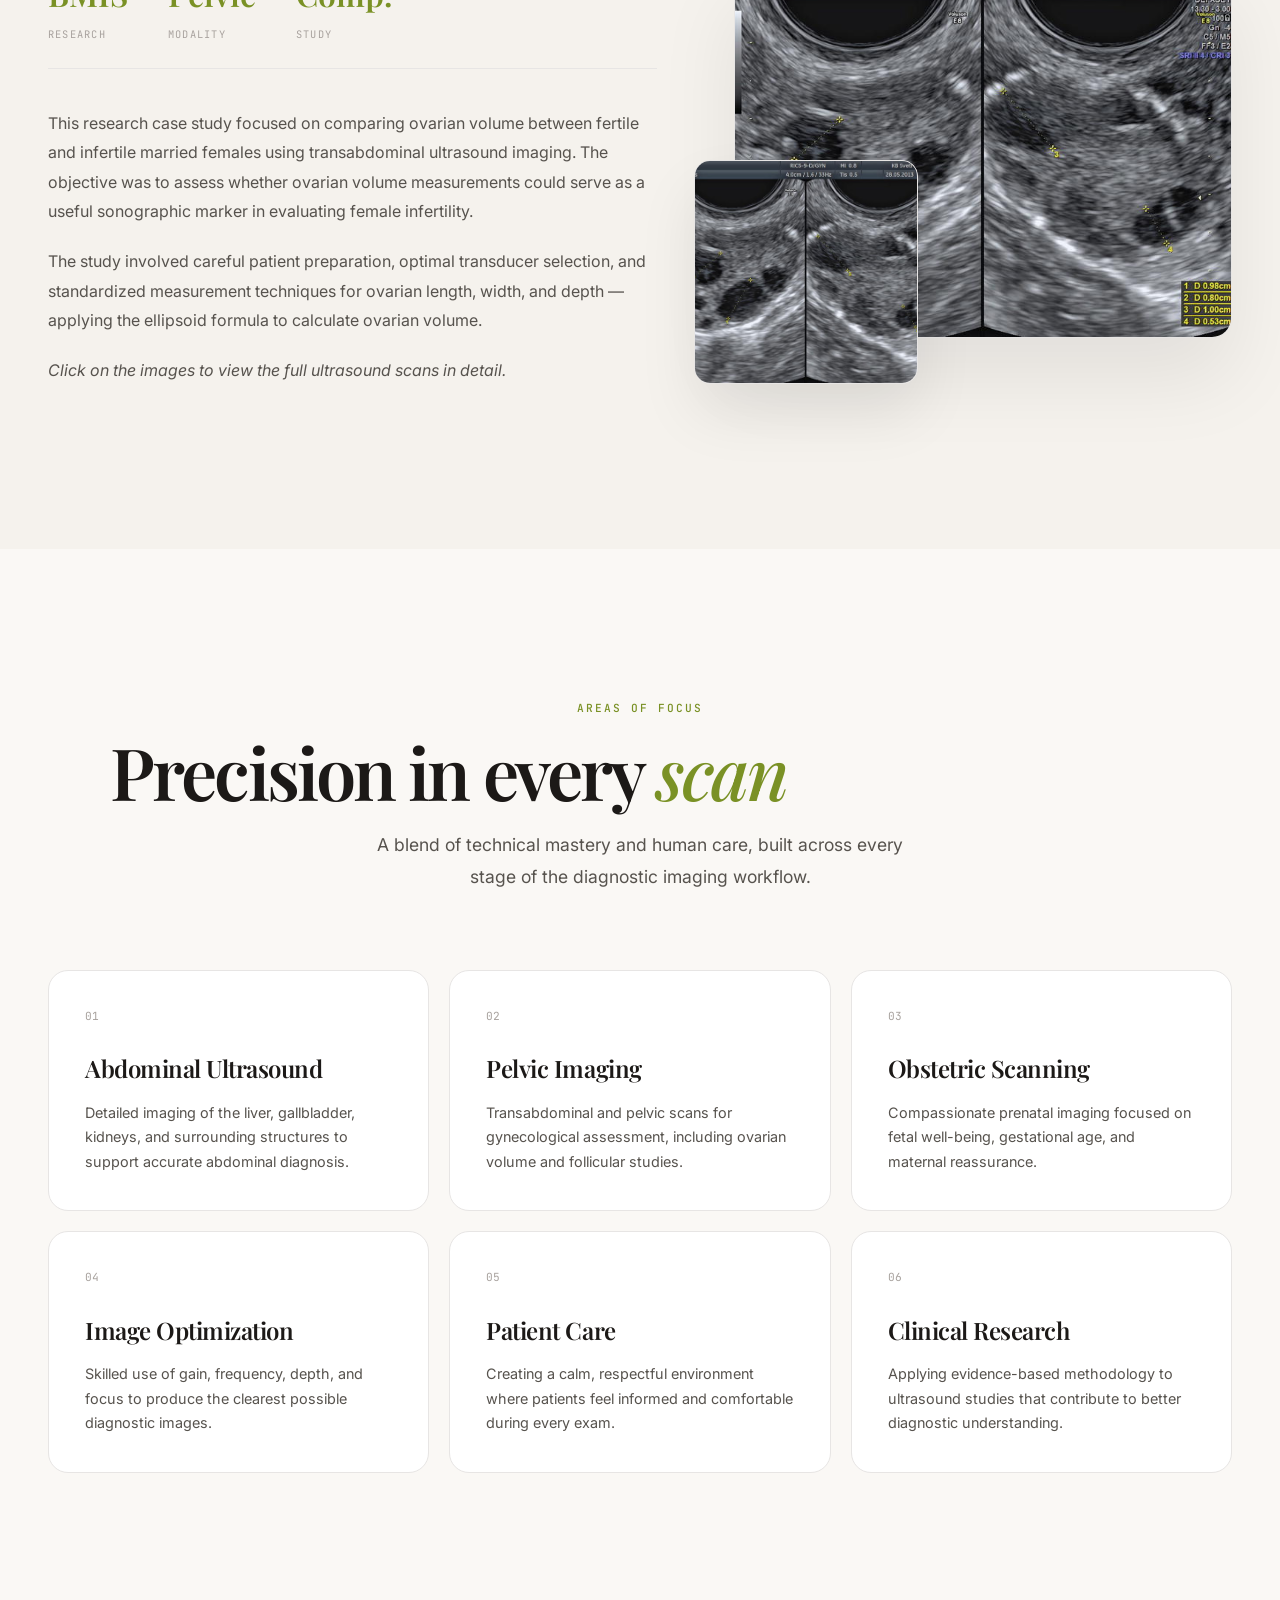
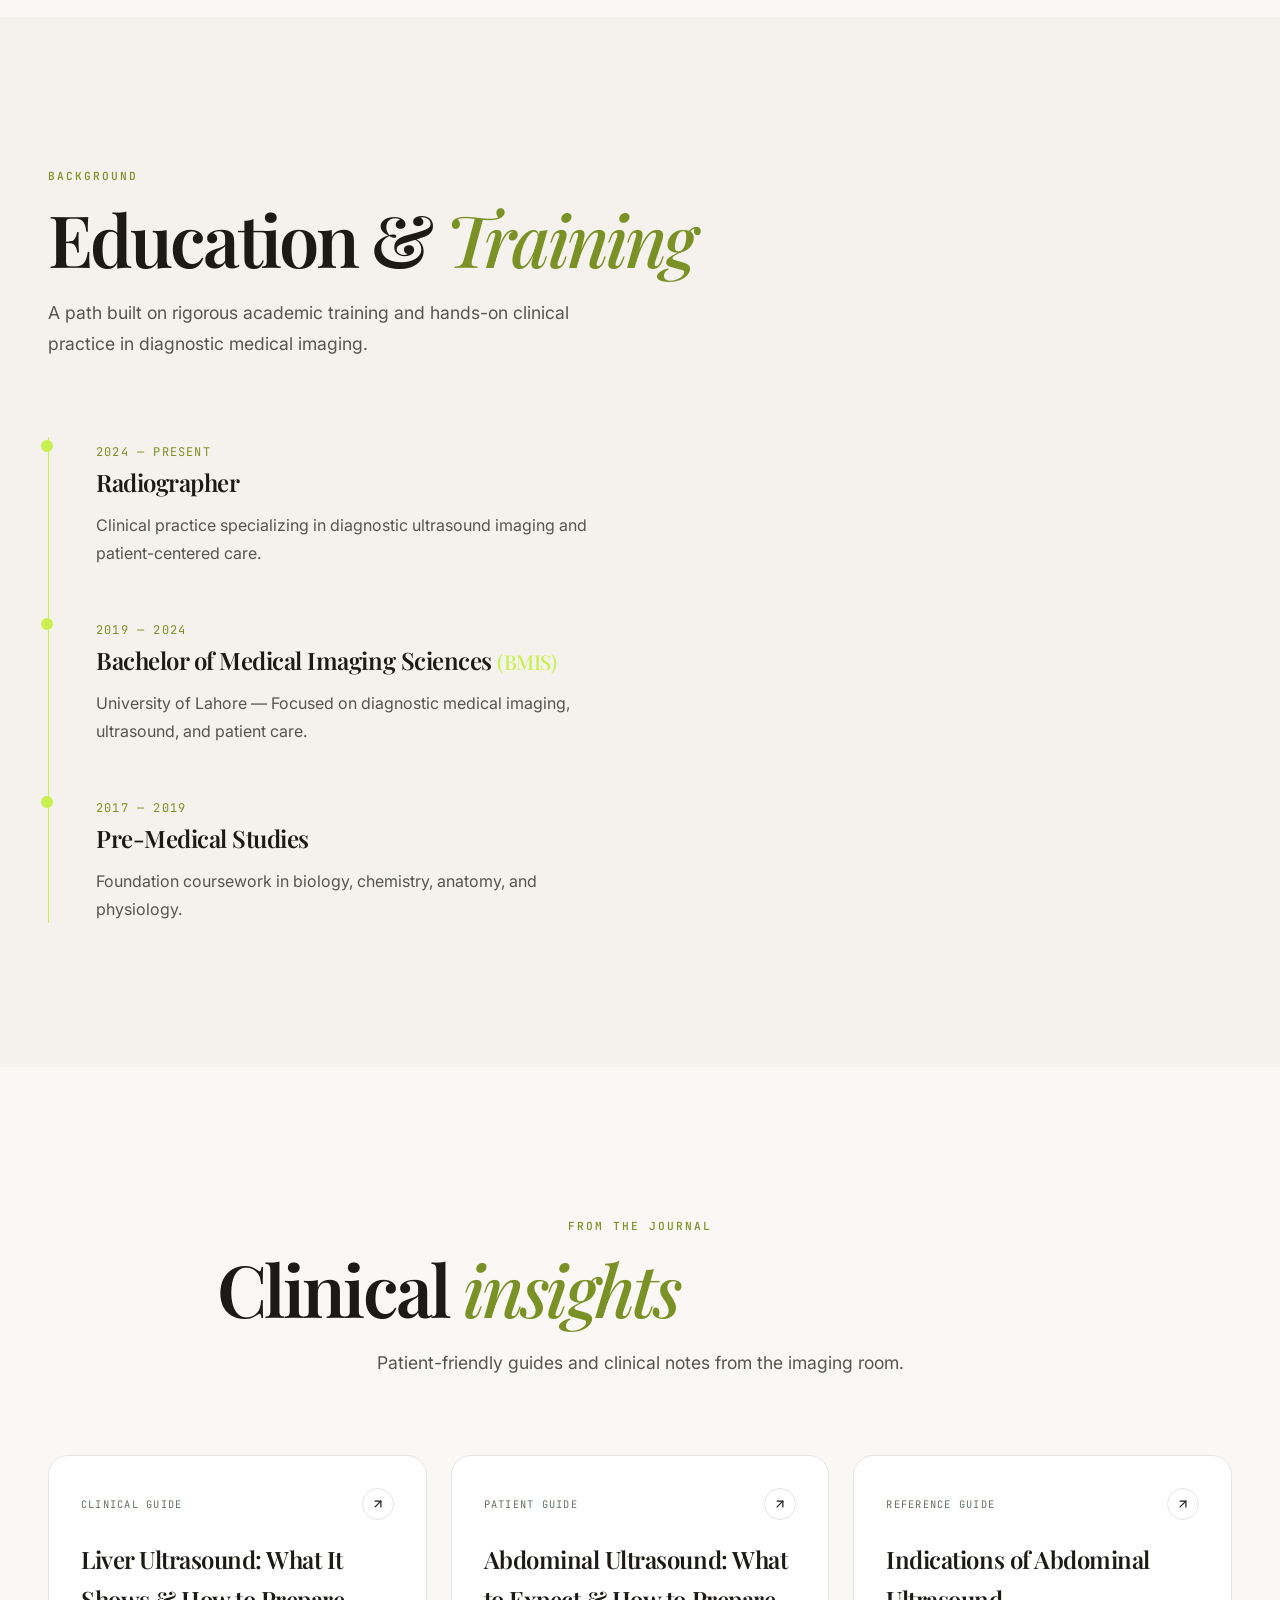
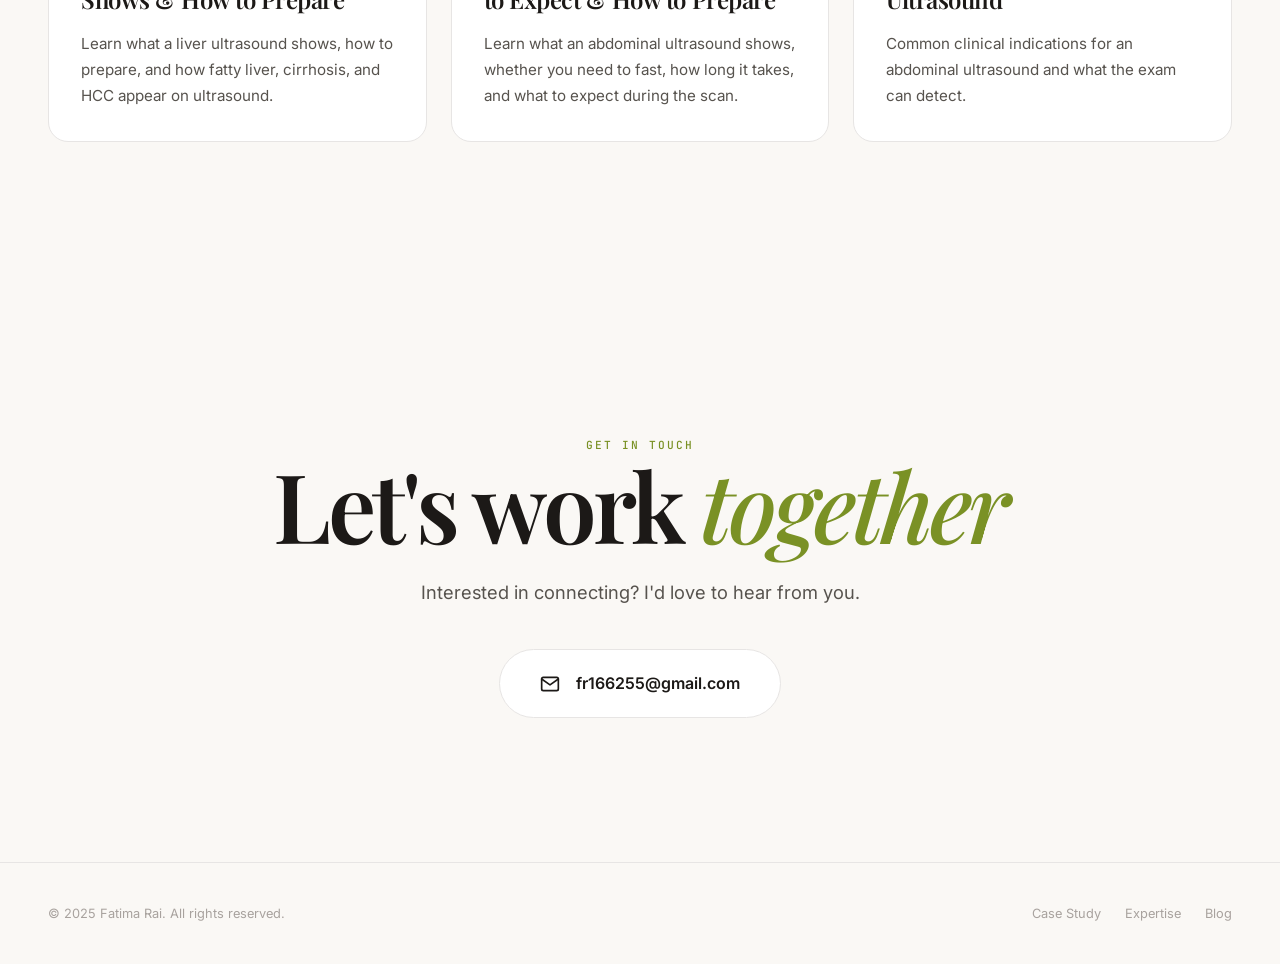
==== commit 8a67fbaf: "Add SEO optimizations: structured data, OG tags, internal links, sitemap, robots.txt" ====
--- a/index.html
+++ b/index.html
@@ -3,7 +3,7 @@
 <head>
     <meta charset="UTF-8">
     <meta name="viewport" content="width=device-width, initial-scale=1.0">
-    <meta name="description" content="Fatima Rai — Radiographer. Diagnostic imaging specialist transforming ultrasound waves into precise, compassionate answers.">
+    <meta name="description" content="Fatima Rai — Radiographer and diagnostic medical imaging specialist. Explore patient-friendly guides on ultrasound, abdominal ultrasound, liver ultrasound, and clinical radiography.">
     <meta name="theme-color" content="#0c0a09">
     <script>
         (function() {
@@ -12,9 +12,36 @@
             if (theme === 'light') document.documentElement.setAttribute('data-theme', 'light');
         })();
     </script>
-    <title>Fatima Rai — Radiographer</title>
+    <title>Fatima Rai — Radiographer | Ultrasound & Medical Imaging</title>
     <link rel="canonical" href="https://fatimarai.com/">
     <link rel="icon" href="data:image/svg+xml,%3Csvg xmlns='http://www.w3.org/2000/svg' viewBox='0 0 100 100'%3E%3Ccircle cx='50' cy='50' r='50' fill='%23c8f04f'/%3E%3Ctext x='50' y='68' font-family='serif' font-size='55' fill='%230c0a09' text-anchor='middle' font-weight='600'%3EF%3C/text%3E%3C/svg%3E">
+
+    <!-- Open Graph / Twitter Cards -->
+    <meta property="og:title" content="Fatima Rai — Radiographer | Ultrasound & Medical Imaging">
+    <meta property="og:description" content="Fatima Rai — Radiographer and diagnostic medical imaging specialist. Patient-friendly guides on ultrasound, abdominal ultrasound, and liver ultrasound.">
+    <meta property="og:type" content="website">
+    <meta property="og:url" content="https://fatimarai.com/">
+    <meta property="og:image" content="https://fatimarai.com/images/ovary-follicles.jpeg">
+    <meta property="og:site_name" content="Fatima Rai">
+    <meta name="twitter:card" content="summary_large_image">
+    <meta name="twitter:title" content="Fatima Rai — Radiographer | Ultrasound & Medical Imaging">
+    <meta name="twitter:description" content="Radiographer and diagnostic medical imaging specialist. Explore patient-friendly ultrasound guides.">
+    <meta name="twitter:image" content="https://fatimarai.com/images/ovary-follicles.jpeg">
+
+    <!-- Structured Data: Person / ProfessionalService -->
+    <script type="application/ld+json">
+    {
+        "@context": "https://schema.org",
+        "@type": "Person",
+        "name": "Fatima Rai",
+        "jobTitle": "Radiographer",
+        "description": "Diagnostic medical imaging specialist and creator of patient-friendly ultrasound and radiography guides.",
+        "url": "https://fatimarai.com/",
+        "sameAs": [],
+        "knowsAbout": ["Radiography", "Ultrasound", "Medical Imaging", "Abdominal Ultrasound", "Liver Ultrasound"],
+        "image": "https://fatimarai.com/images/ovary-follicles.jpeg"
+    }
+    </script>
     <link rel="preconnect" href="https://fonts.googleapis.com">
     <link rel="preconnect" href="https://fonts.gstatic.com" crossorigin>
     <link href="https://fonts.googleapis.com/css2?family=Inter:wght@400;500;600;700&family=JetBrains+Mono:wght@400;500&family=Playfair+Display:ital,wght@0,500;0,600;0,700;1,500;1,600&display=swap" rel="stylesheet">
@@ -272,8 +299,8 @@
                                 </svg>
                             </span>
                         </div>
-                        <h3>Liver Ultrasound: A Comprehensive Clinical Guide</h3>
-                        <p>Indications, technique, normal anatomy, and common pathological findings explained for clinicians and patients.</p>
+                        <h3>Liver Ultrasound: What It Shows &amp; How to Prepare</h3>
+                        <p>Learn what a liver ultrasound shows, how to prepare, and how fatty liver, cirrhosis, and HCC appear on ultrasound.</p>
                     </a>
                     <a href="blog/abdominal-ultrasound.html" class="blog-card reveal reveal-delay-2">
                         <div class="blog-card-meta">
@@ -285,8 +312,8 @@
                                 </svg>
                             </span>
                         </div>
-                        <h3>Abdominal Ultrasound: What It Is and What to Expect</h3>
-                        <p>Preparation, the scan experience, and what abdominal ultrasound can detect — written for patients.</p>
+                        <h3>Abdominal Ultrasound: What to Expect &amp; How to Prepare</h3>
+                        <p>Learn what an abdominal ultrasound shows, whether you need to fast, how long it takes, and what to expect during the scan.</p>
                     </a>
                     <a href="blog/indications-of-abdominal-ultrasound.html" class="blog-card reveal reveal-delay-3">
                         <div class="blog-card-meta">
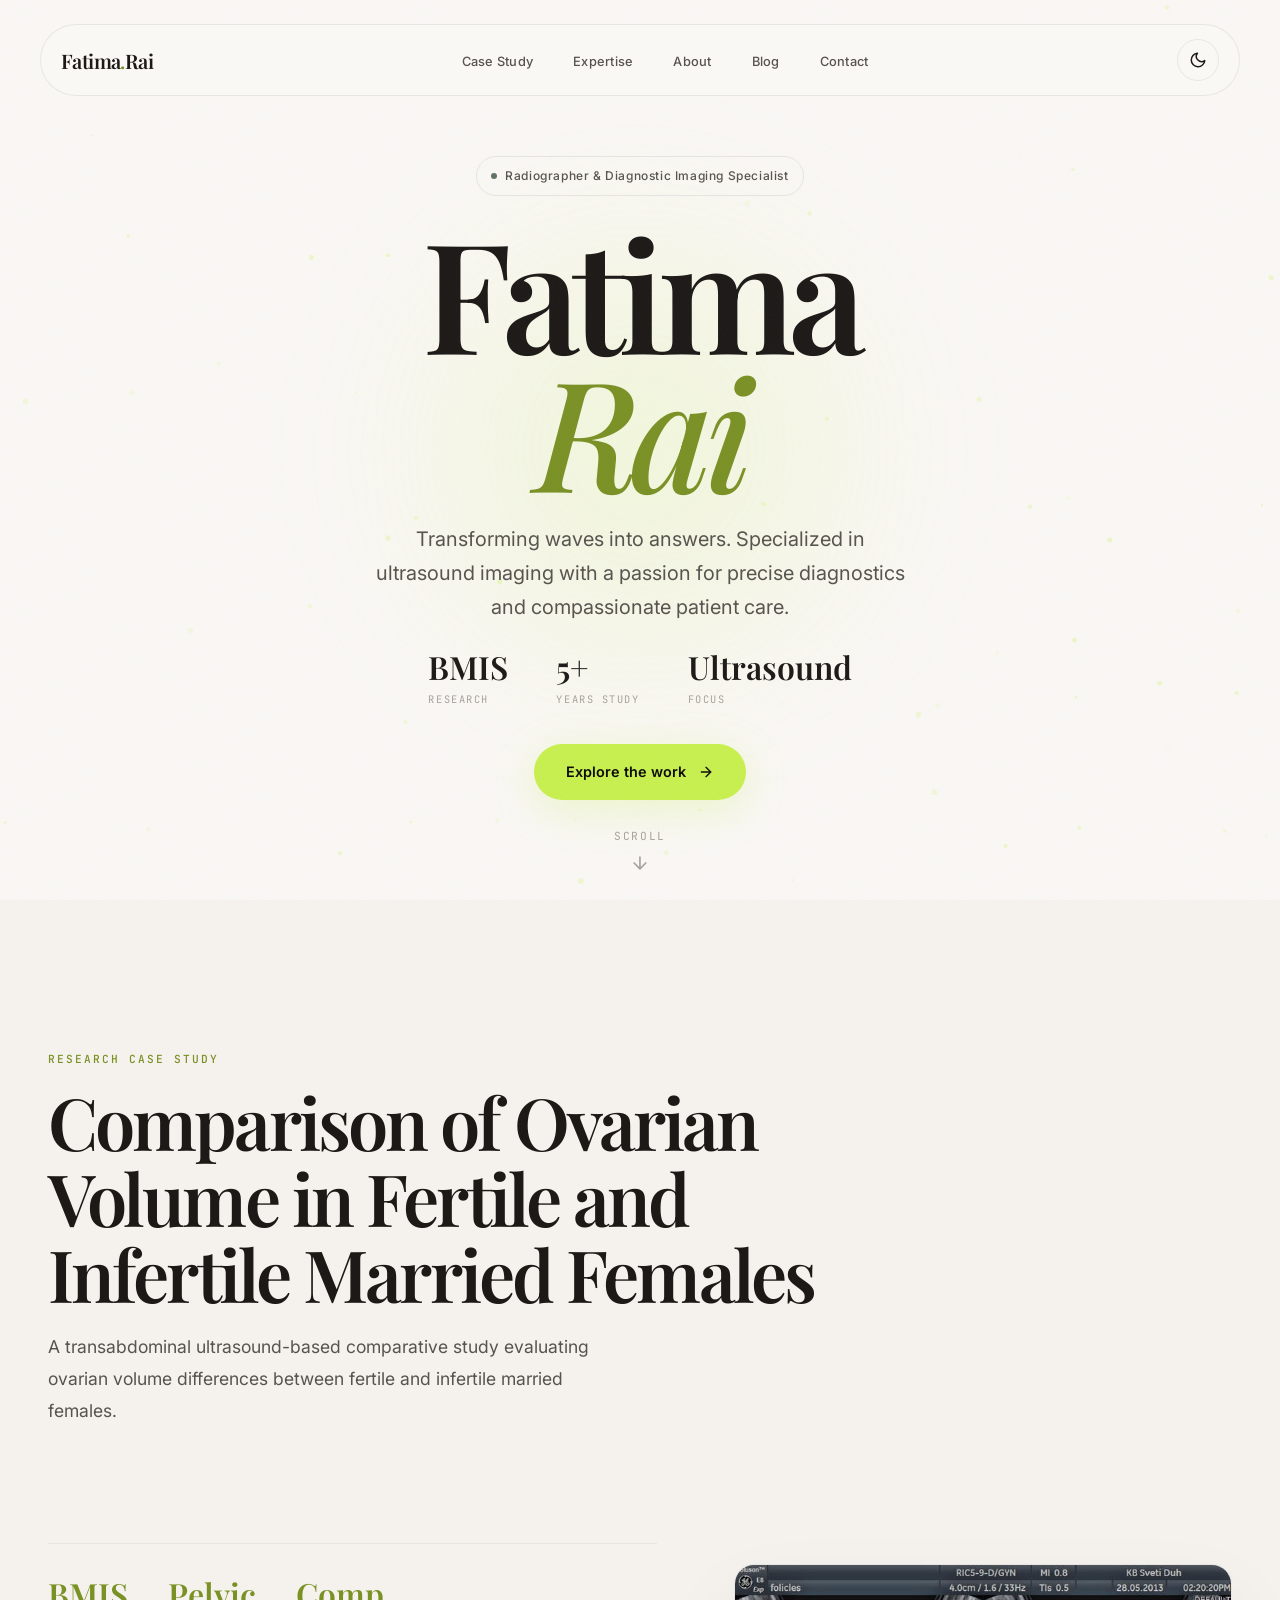
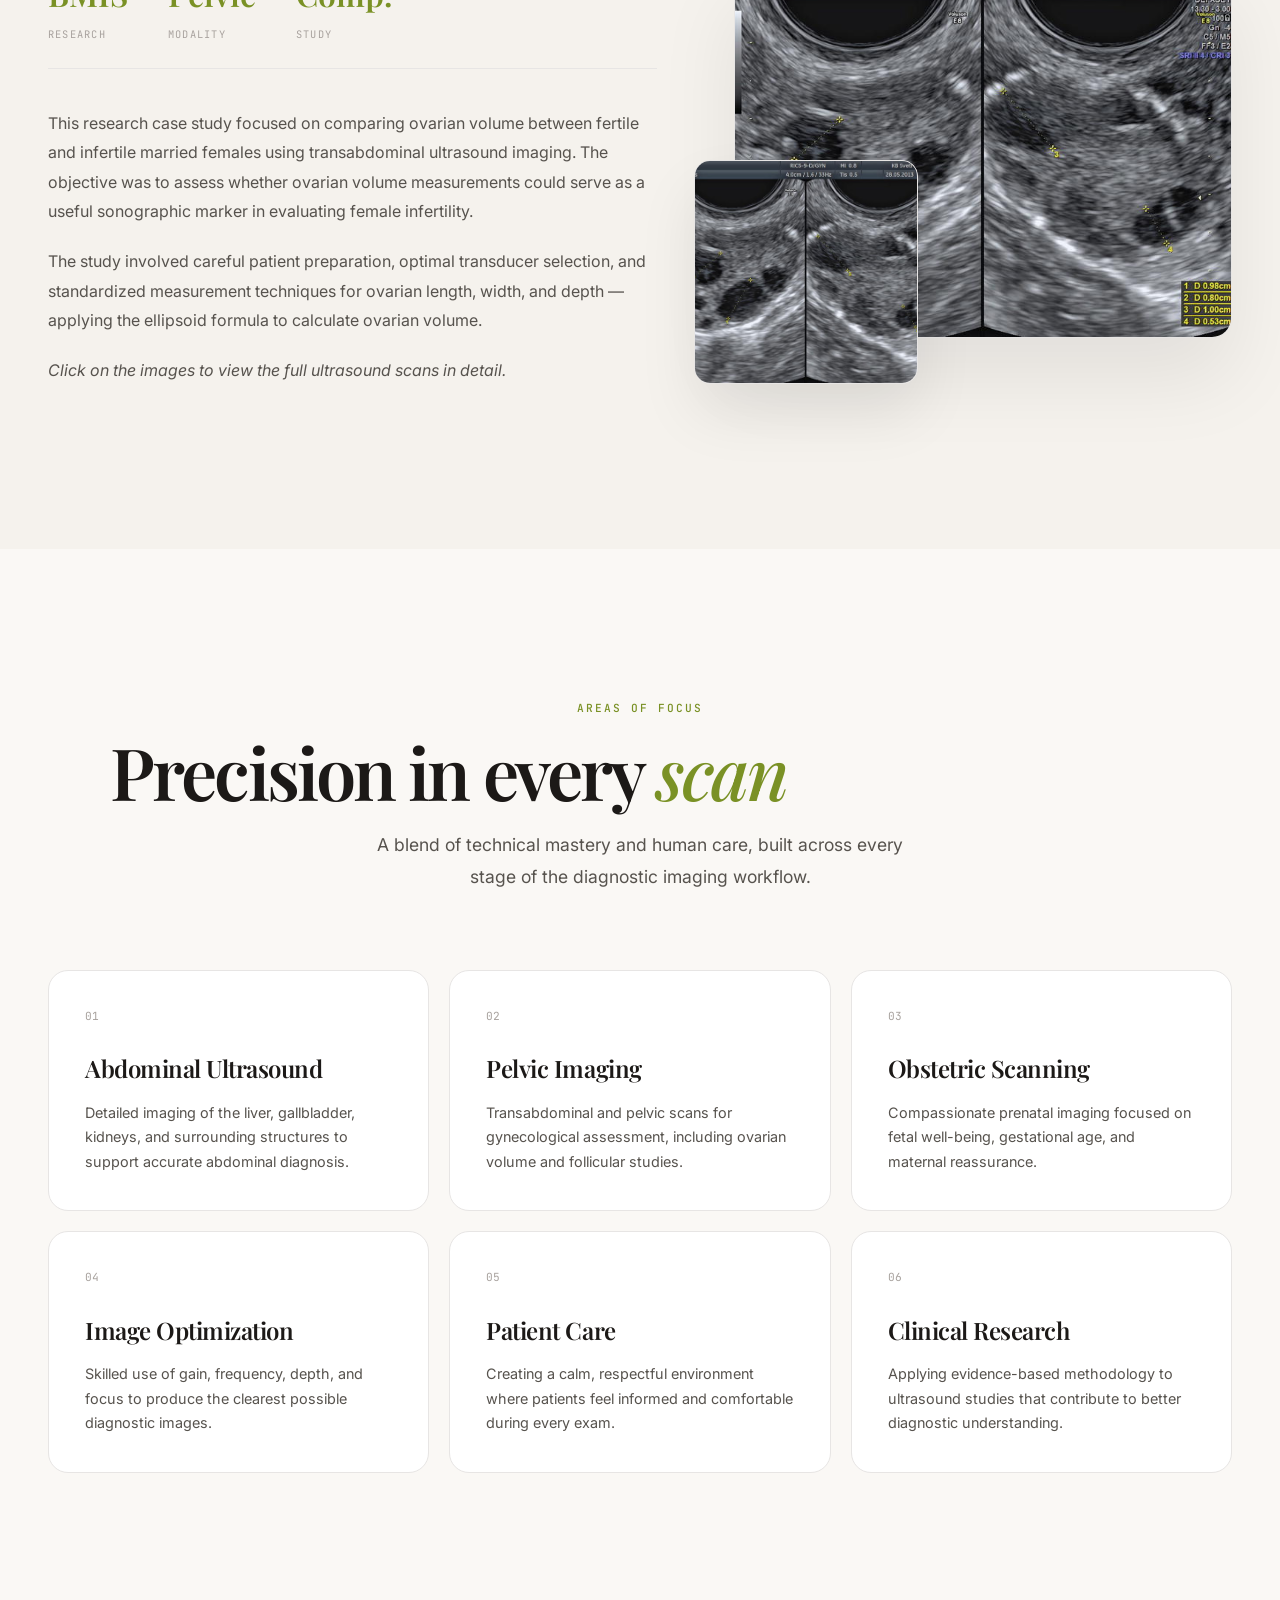
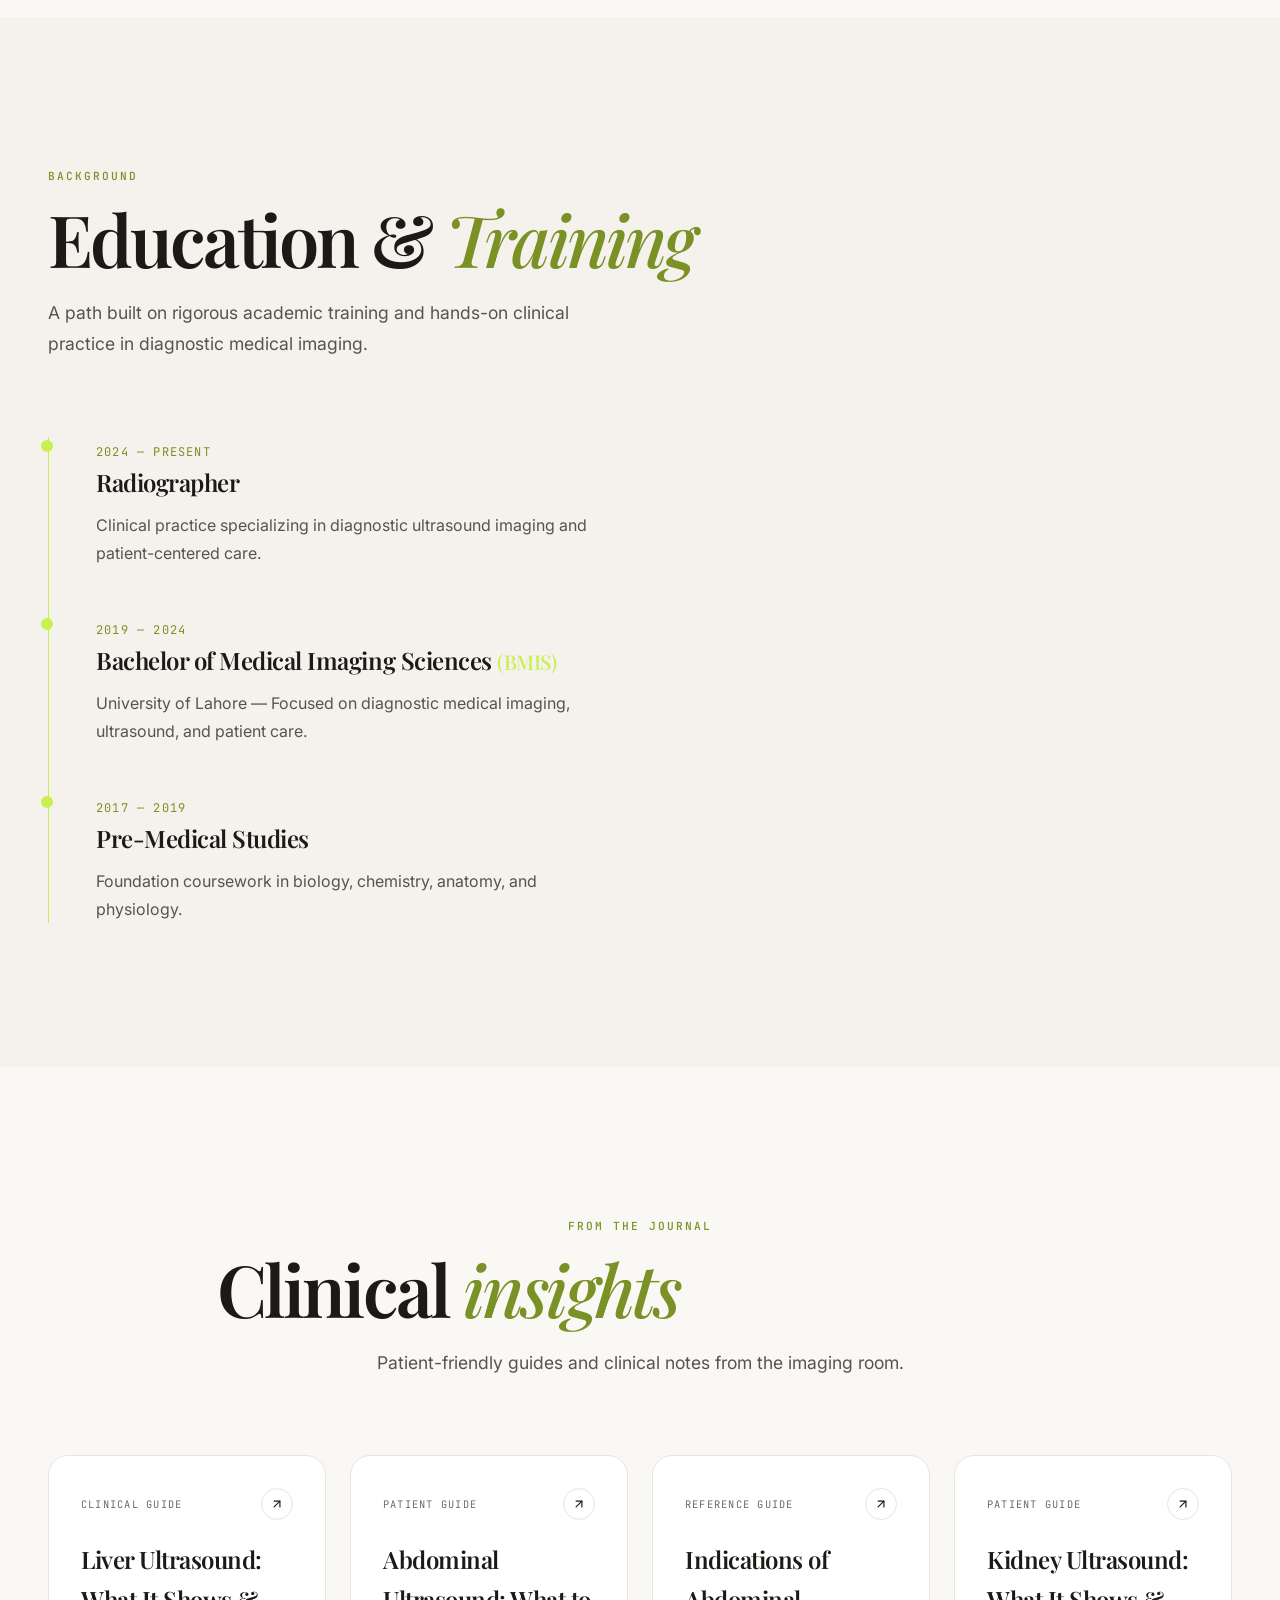
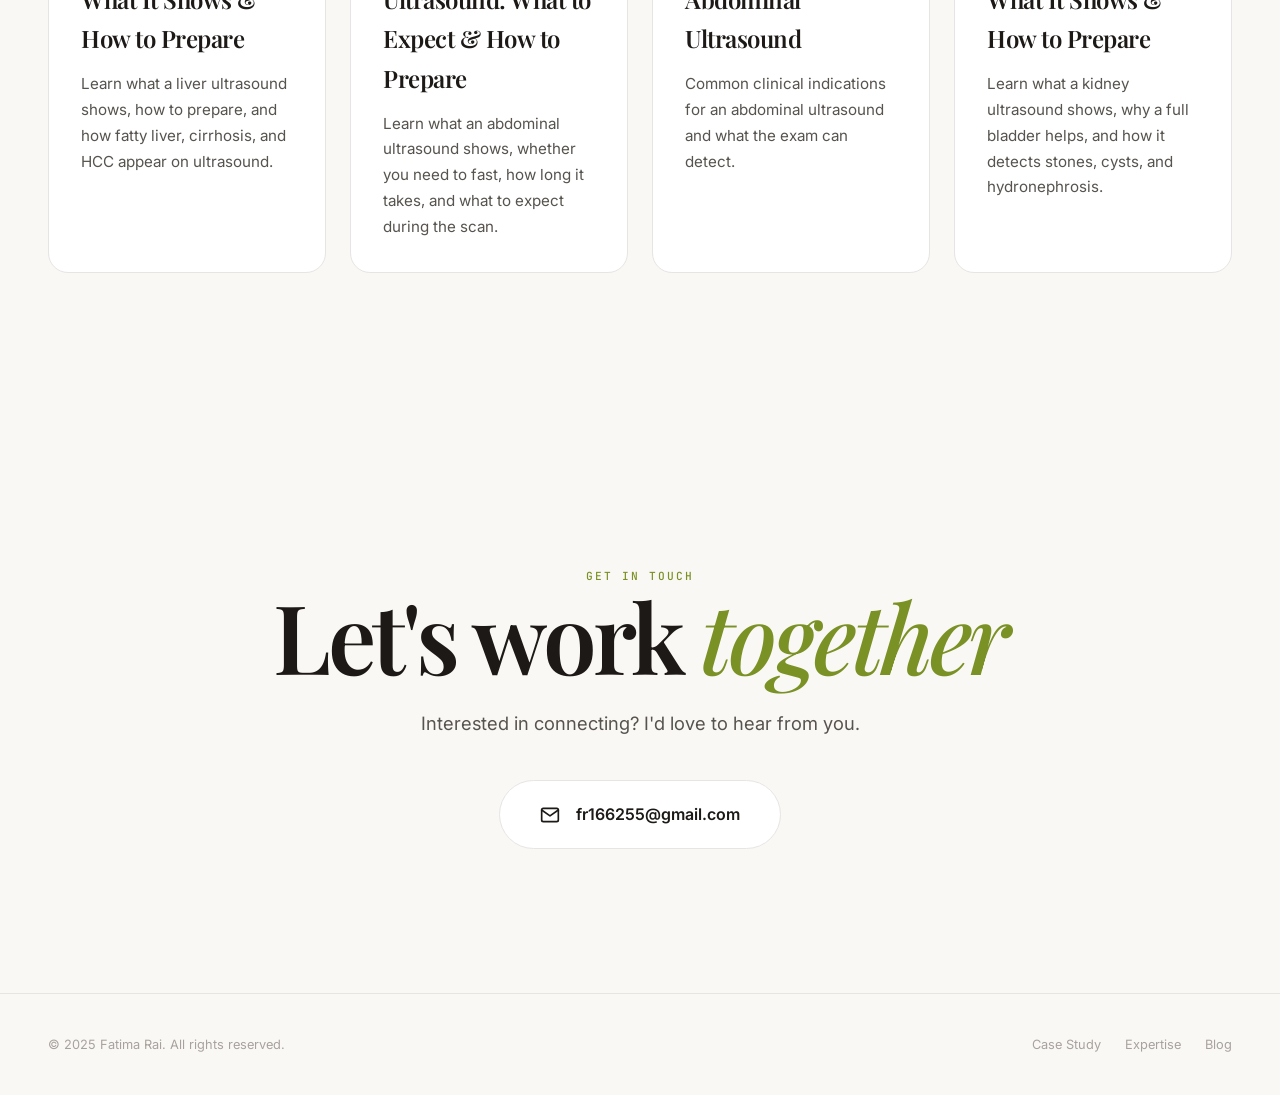
==== commit b61671e6: "Add kidney ultrasound blog post with SEO schema and internal links" ====
--- a/index.html
+++ b/index.html
@@ -38,7 +38,7 @@
         "description": "Diagnostic medical imaging specialist and creator of patient-friendly ultrasound and radiography guides.",
         "url": "https://fatimarai.com/",
         "sameAs": [],
-        "knowsAbout": ["Radiography", "Ultrasound", "Medical Imaging", "Abdominal Ultrasound", "Liver Ultrasound"],
+        "knowsAbout": ["Radiography", "Ultrasound", "Medical Imaging", "Abdominal Ultrasound", "Liver Ultrasound", "Kidney Ultrasound"],
         "image": "https://fatimarai.com/images/ovary-follicles.jpeg"
     }
     </script>
@@ -288,7 +288,7 @@
                     <p class="section-intro">Patient-friendly guides and clinical notes from the imaging room.</p>
                 </div>
 
-                <div class="blog-grid blog-grid-3">
+                <div class="blog-grid blog-grid-4">
                     <a href="blog/liver-ultrasound.html" class="blog-card reveal reveal-delay-1">
                         <div class="blog-card-meta">
                             <span class="blog-card-category">Clinical Guide</span>
@@ -327,6 +327,19 @@
                         </div>
                         <h3>Indications of Abdominal Ultrasound</h3>
                         <p>Common clinical indications for an abdominal ultrasound and what the exam can detect.</p>
+                    </a>
+                    <a href="blog/kidney-ultrasound.html" class="blog-card reveal reveal-delay-4">
+                        <div class="blog-card-meta">
+                            <span class="blog-card-category">Patient Guide</span>
+                            <span class="blog-card-arrow">
+                                <svg width="14" height="14" viewBox="0 0 24 24" fill="none" stroke="currentColor" stroke-width="2" stroke-linecap="round" stroke-linejoin="round" aria-hidden="true">
+                                    <line x1="7" y1="17" x2="17" y2="7"></line>
+                                    <polyline points="7 7 17 7 17 17"></polyline>
+                                </svg>
+                            </span>
+                        </div>
+                        <h3>Kidney Ultrasound: What It Shows &amp; How to Prepare</h3>
+                        <p>Learn what a kidney ultrasound shows, why a full bladder helps, and how it detects stones, cysts, and hydronephrosis.</p>
                     </a>
                 </div>
             </div>
--- a/assets/styles.css
+++ b/assets/styles.css
@@ -933,6 +933,10 @@
     grid-template-columns: repeat(3, 1fr);
 }
 
+.blog-grid-4 {
+    grid-template-columns: repeat(4, 1fr);
+}
+
 .blog-card {
     display: flex;
     flex-direction: column;
@@ -1179,7 +1183,8 @@
 
 /* ----------------- RESPONSIVE ----------------- */
 @media (max-width: 1024px) {
-    .expertise-grid {
+    .expertise-grid,
+    .blog-grid-4 {
         grid-template-columns: repeat(2, 1fr);
     }
     
@@ -1234,7 +1239,8 @@
     
     .expertise-grid,
     .blog-grid,
-    .blog-grid-3 {
+    .blog-grid-3,
+    .blog-grid-4 {
         grid-template-columns: 1fr;
     }
     
